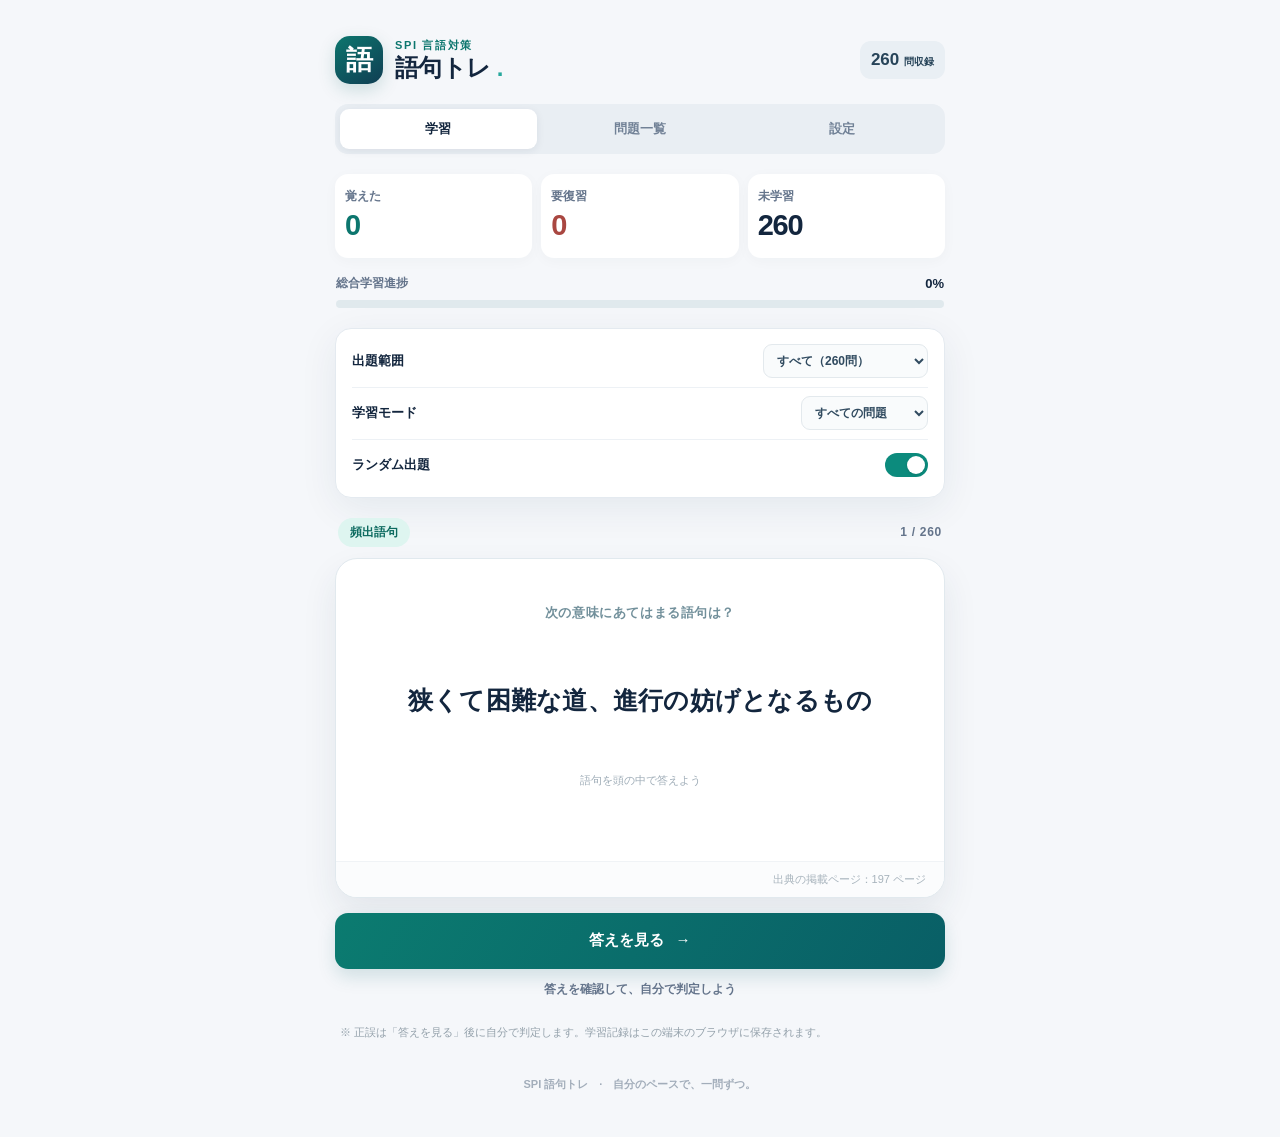
==== index.html @ a0fe4f46 "Add files via upload" ====
<!doctype html>
<html lang="ja">
<head>
  <meta charset="utf-8">
  <meta name="viewport" content="width=device-width,initial-scale=1,viewport-fit=cover">
  <meta name="theme-color" content="#102742">
  <meta name="description" content="SPI言語対策の頻出語句210問と複数の意味50問を、1問1答で学べる無料の学習アプリ。">
  <meta name="apple-mobile-web-app-capable" content="yes">
  <meta name="apple-mobile-web-app-status-bar-style" content="default">
  <meta name="apple-mobile-web-app-title" content="SPI語句トレ">
  <style>
:root{--ink:#13263e;--muted:#64748b;--primary:#0c766e;--primary-dark:#095e57;--light:#eef8f6;--border:#e4eaf0;--bg:#f5f7fa;--danger:#a94741;--card:#fff;--shadow:0 10px 38px rgba(20,49,75,.075)}
*{box-sizing:border-box}html{scroll-behavior:smooth}body{margin:0;background:var(--bg);font-family:-apple-system,BlinkMacSystemFont,"Hiragino Kaku Gothic ProN","Yu Gothic",Meiryo,sans-serif;color:var(--ink);-webkit-font-smoothing:antialiased}button,input,select{font:inherit}button{cursor:pointer}button:focus-visible,input:focus-visible,select:focus-visible{outline:3px solid #48b8aa;outline-offset:3px}button:disabled{cursor:not-allowed;opacity:.5}button:active{transform:translateY(1px)}[hidden]{display:none!important}.app{max-width:660px;padding:0 20px;margin:0 auto;padding-bottom:calc(45px + env(safe-area-inset-bottom))}.site-head{display:flex;align-items:center;gap:12px;padding:26px 0 20px}.brand-logo{width:48px;height:48px;border-radius:15px;background:linear-gradient(145deg,#0c766e,#103e53);color:#fff;display:grid;place-items:center;font-size:27px;font-weight:800;box-shadow:0 6px 17px rgba(7,92,87,.17)}.brand-body{flex:1;min-width:0}.eyebrow{display:block;color:var(--primary);font-size:11px;letter-spacing:.15em;font-weight:800}.brand-body h1{font-size:24px;letter-spacing:-.025em;margin:1px 0 0;line-height:1.15}.title-dot{color:#27a89d}.head-count{font-size:17px;font-weight:900;font-variant-numeric:tabular-nums;color:#274459;background:#e9eff4;border-radius:11px;padding:9px 11px}.head-count small{font-size:10px;font-weight:700}.top-nav{display:flex;gap:5px;background:#e9eef3;border-radius:13px;padding:5px;margin-bottom:20px}.nav-button{flex:1;padding:11px 5px;border:0;border-radius:9px;background:transparent;font-size:13px;color:#718196;font-weight:800;white-space:nowrap}.nav-button.selected{background:#fff;color:var(--ink);box-shadow:0 2px 8px rgba(22,43,66,.08)}.stats-grid{display:grid;grid-template-columns:repeat(3,1fr);gap:9px}.stat{background:#fff;border-radius:13px;padding:14px 10px 12px;box-shadow:0 3px 14px rgba(20,49,75,.03)}.stat span{display:block;color:var(--muted);font-size:12px;font-weight:700}.stat strong{font-size:29px;line-height:1.4;font-weight:850;font-variant-numeric:tabular-nums;letter-spacing:-.04em}.stat:nth-child(1) strong{color:var(--primary)}.stat:nth-child(2) strong{color:var(--danger)}.progress-box{margin:17px 1px 20px}.progress-label{display:flex;justify-content:space-between;align-items:center;font-size:12px;color:var(--muted);font-weight:700;margin-bottom:8px}.progress-label b{font-size:13px;color:var(--ink)}.progress-track{height:8px;border-radius:99px;background:#e0e9ed;overflow:hidden}.progress-fill{height:100%;width:0%;background:linear-gradient(90deg,#138778,#40bdae);border-radius:inherit;transition:width .25s ease}.control-panel{background:#fff;border:1px solid var(--border);border-radius:16px;padding:6px 16px;margin:15px 0 20px;box-shadow:var(--shadow)}.control-row,.switch-row{display:flex;align-items:center;justify-content:space-between;gap:12px;min-height:52px}.control-row+.control-row,.switch-row{border-top:1px solid #edf1f5}.control-row label,.switch-row>span:first-child{font-size:13px;font-weight:750;white-space:nowrap}.control-row select{min-width:0;max-width:65%;border:1px solid #e3e9ed;border-radius:9px;background:#f9fbfc;color:#314b60;padding:8px 24px 8px 9px;font-size:12px;font-weight:600}.switch-row{position:relative;cursor:pointer}.switch-row input{position:absolute;opacity:0;width:1px;height:1px;right:30px}.switch-ui{height:24px;width:43px;border-radius:999px;background:#b7c5cf;position:relative;transition:background .2s}.switch-ui::after{content:"";width:18px;height:18px;position:absolute;top:3px;left:3px;border-radius:50%;background:#fff;box-shadow:0 1px 3px #0002;transition:transform .2s}.switch-row input:checked+.switch-ui{background:#0c8b7d}.switch-row input:checked+.switch-ui::after{transform:translateX(19px)}.switch-row input:focus-visible+.switch-ui{outline:3px solid #48b8aa;outline-offset:3px}.card-topline{display:flex;align-items:center;justify-content:space-between;margin:0 3px 11px}.quiz-chip{font-size:12px;font-weight:800;background:#def5f0;color:#0d6b60;padding:6px 12px;border-radius:99px}.quiz-chip.multiple{background:#e8e9ff;color:#4547a4}.quiz-progress{font-size:12px;letter-spacing:.06em;color:var(--muted);font-weight:750;font-variant-numeric:tabular-nums}.question-card{border-radius:22px;background:#fff;border:1px solid #e1e9ee;box-shadow:0 16px 35px rgba(31,58,77,.085);min-height:305px;display:flex;flex-direction:column;justify-content:space-between;overflow:hidden}.card-inner{padding:34px 27px 25px}.question-label{color:#72909b;text-align:center;font-size:13px;font-weight:800;letter-spacing:.045em}.question-text{text-align:center;font-size:clamp(19px,5.3vw,25px);font-weight:800;line-height:1.65;letter-spacing:.01em;min-height:112px;margin:23px 0 9px;display:flex;align-items:center;justify-content:center;overflow-wrap:anywhere}.prompt-hint{text-align:center;color:#9dabb6;font-size:11px;margin-top:16px}.page-note{text-align:right;font-size:11px;color:#a7b3bc;background:#fbfcfd;padding:10px 18px;border-top:1px solid #f0f3f6}.answer-section{animation:slidein .22s ease}.answer-divider{height:1px;background:repeating-linear-gradient(90deg,#d5e0e7 0 6px,transparent 6px 13px);margin:28px 0 22px}.answer-eyebrow{display:block;font-size:11px;text-align:center;font-weight:850;letter-spacing:.11em;color:#0f8173}.answer-word{text-align:center;font-size:clamp(26px,7vw,34px);font-weight:900;line-height:1.55;color:#096e66;margin:8px 0}.answer-extra{color:#5c7584;font-size:13px;line-height:1.75;text-align:center;margin:9px 0 7px}.card-actions{margin-top:15px}.primary-btn,.secondary-btn,.success-btn{border:0;border-radius:13px;padding:17px 17px;font-weight:850;font-size:15px;min-height:56px}.primary-btn{width:100%;background:linear-gradient(120deg,#0b7b70,#095f66);color:#fff;box-shadow:0 8px 18px rgba(7,96,100,.15)}.primary-btn span{margin-left:7px}.grade-actions{display:grid;grid-template-columns:1fr 1fr;gap:10px}.secondary-btn{color:#8b4a44;background:#fff0ee;border:1px solid #f0ccc7}.success-btn{color:#fff;background:#128a7c}.session-status{text-align:center;min-height:26px;margin-top:12px;font-size:12px;font-weight:700;color:var(--muted)}.footer-note{font-size:11px;line-height:1.8;color:#93a0aa;margin:16px 5px}.empty-card{background:#fff;padding:30px 24px;border-radius:19px;text-align:center;box-shadow:var(--shadow)}.empty-icon{font-size:32px;color:#1c9d8e}.empty-card h2{font-size:19px;margin:11px 0}.empty-card p{font-size:13px;color:var(--muted);line-height:1.7;margin-bottom:22px}.section-heading h2{font-size:23px;letter-spacing:-.04em;margin:9px 0 5px}.section-heading p{font-size:13px;color:var(--muted);line-height:1.6;margin:0 0 19px}.search-wrap{height:48px;display:flex;align-items:center;gap:9px;border:1px solid var(--border);border-radius:13px;background:#fff;padding:0 14px}.search-wrap span{font-size:28px;color:#8da0ad}.search-wrap input{width:100%;border:0;background:transparent;outline:0!important;font-size:15px;color:var(--ink)}.list-filter{display:flex;flex-wrap:wrap;gap:7px;margin:15px 0}.pill{border:1px solid #dbe4eb;border-radius:99px;background:#fff;color:#6a7a88;padding:8px 12px;font-size:12px;font-weight:750}.pill.active{border-color:#0d8176;background:#e2f6f0;color:#08746a}.list-count{font-size:12px;font-weight:700;color:#7a8b9b;margin-bottom:11px}.question-list{display:flex;flex-direction:column;gap:8px}.list-item{width:100%;background:#fff;border:1px solid #e5ebf0;border-radius:13px;padding:14px 14px;display:flex;text-align:left;align-items:center;gap:11px}.list-item-main{min-width:0;flex:1}.list-item-title{font-weight:800;font-size:14px;margin-bottom:4px;overflow-wrap:anywhere}.list-item-sub{font-size:11px;color:#748898;line-height:1.6;overflow-wrap:anywhere}.list-item-status{font-size:10px;font-weight:900;padding:5px 7px;border-radius:7px;white-space:nowrap;background:#eef1f5;color:#8b98a7}.list-item-status.good{color:#117b6d;background:#e4f7f1}.list-item-status.wrong{color:#a54b42;background:#ffebe9}.guide-card{background:#fff;border-radius:14px;padding:19px 20px;margin-bottom:13px;border:1px solid var(--border)}.guide-card h3{font-size:16px;margin:0 0 10px}.guide-card p,.guide-card li{font-size:13px;color:#52677a;line-height:1.9}.guide-card p{margin:8px 0}.guide-card ol{margin:0;padding-left:23px}.guide-card .subtle{font-size:11px;color:#8a9ba8}.outline-danger{background:#fff;border:1px solid #ce857e;border-radius:9px;color:#a44640;padding:11px 13px;font-size:12px;font-weight:850}.site-footer{margin-top:35px;text-align:center;color:#a2adba;font-weight:700;font-size:11px}.site-footer span{margin:0 8px}.list-empty{font-size:13px;color:var(--muted);text-align:center;padding:35px 10px;border-radius:12px;background:#fff}@keyframes slidein{from{opacity:0;transform:translateY(7px)}to{opacity:1;transform:translateY(0)}}@media(min-width:630px){.app{padding-left:25px;padding-right:25px}.site-head{padding-top:36px}.question-card{min-height:340px}.card-inner{padding:45px 36px 35px}}@media(max-width:360px){.app{padding-left:13px;padding-right:13px}.control-panel{padding-left:12px;padding-right:12px}.card-inner{padding:29px 19px 22px}.control-row select{max-width:63%;font-size:11px}.stat strong{font-size:26px}}@media(prefers-reduced-motion:reduce){*,*::before,*::after{animation:none!important;transition:none!important}}

  </style>
  <title>SPI 語句トレ | 1問1答 260問</title>
</head>
<body>
  <div class="app">
    <header class="site-head">
      <div class="brand-logo" aria-hidden="true">語</div>
      <div class="brand-body"><span class="eyebrow">SPI 言語対策</span><h1>語句トレ <span class="title-dot">.</span></h1></div>
      <span class="head-count">260 <small>問収録</small></span>
    </header>

    <nav class="top-nav" aria-label="画面切り替え">
      <button class="nav-button selected" data-view="study" type="button" aria-current="page">学習</button>
      <button class="nav-button" data-view="list" type="button">問題一覧</button>
      <button class="nav-button" data-view="settings" type="button">設定</button>
    </nav>

    <main>
      <section class="panel-view" id="studyView">
        <div class="stats-grid" aria-label="学習状況">
          <div class="stat"><span>覚えた</span><strong id="goodCount">0</strong></div>
          <div class="stat"><span>要復習</span><strong id="badCount">0</strong></div>
          <div class="stat"><span>未学習</span><strong id="newCount">260</strong></div>
        </div>
        <div class="progress-box"><div class="progress-label"><span>総合学習進捗</span><b id="progressPercent">0%</b></div><div class="progress-track"><div id="progressFill" class="progress-fill"></div></div></div>

        <section class="control-panel" aria-label="出題設定">
          <div class="control-row"><label for="categorySelect">出題範囲</label><select id="categorySelect">
            <option value="all">すべて（260問）</option><option value="vocab">頻出語句（210問）</option><option value="multiple">複数の意味（50問）</option>
          </select></div>
          <div class="control-row"><label for="scopeSelect">学習モード</label><select id="scopeSelect">
            <option value="all">すべての問題</option><option value="new">未学習だけ</option><option value="wrong">要復習だけ</option>
          </select></div>
          <label class="switch-row"><span>ランダム出題</span><input id="shuffleToggle" type="checkbox" checked role="switch"><span class="switch-ui" aria-hidden="true"></span></label>
        </section>

        <section class="study-area" aria-label="出題カード" id="studyArea">
          <div class="card-topline"><span class="quiz-chip" id="quizKind">頻出語句</span><span class="quiz-progress" id="quizPosition">1 / 260</span></div>
          <div class="question-card" id="questionCard">
            <div class="card-inner" id="cardInner">
              <div class="question-label" id="questionLabel">次の意味にあてはまる語句は？</div>
              <div class="question-text" id="questionText"></div>
              <div class="prompt-hint" id="hintText">頭の中で答えを考えてみよう</div>
              <div id="answerSection" class="answer-section" hidden>
                <div class="answer-divider"></div>
                <span class="answer-eyebrow" id="answerEyebrow">正解</span>
                <div class="answer-word" id="answerWord"></div>
                <p class="answer-extra" id="answerExtra"></p>
              </div>
            </div>
            <div class="page-note" id="pageNote"></div>
          </div>
          <div id="cardActions" class="card-actions">
            <button class="primary-btn" id="revealBtn" type="button">答えを見る <span aria-hidden="true">→</span></button>
            <div class="grade-actions" id="gradeActions" hidden>
              <button class="secondary-btn" id="againBtn" type="button"><span aria-hidden="true">↺</span> もう一度</button>
              <button class="success-btn" id="correctBtn" type="button"><span aria-hidden="true">✓</span> 覚えた！</button>
            </div>
          </div>
          <div class="session-status" id="sessionStatus" aria-live="polite"></div>
        </section>
        <section class="empty-card" id="emptyCard" hidden>
          <div class="empty-icon">✦</div><h2 id="emptyTitle">この範囲は終了！</h2><p id="emptyMessage">出題する問題がありません。</p>
          <button class="primary-btn" id="restartBtn" type="button">最初からもう一周</button>
        </section>
        <p class="footer-note">※ 正誤は「答えを見る」後に自分で判定します。学習記録はこの端末のブラウザに保存されます。</p>
      </section>

      <section class="panel-view" id="listView" hidden>
        <div class="section-heading"><h2>問題一覧</h2><p>単語・意味で検索。問題をタップすると、その問題から学習できます。</p></div>
        <label class="search-wrap"><span aria-hidden="true">⌕</span><input type="search" id="searchInput" placeholder="例：蹂躙、間に合わせる、味" autocomplete="off"></label>
        <div class="list-filter" role="group" aria-label="問題の種類">
          <button data-listfilter="all" class="pill active" type="button">全部</button>
          <button data-listfilter="vocab" class="pill" type="button">頻出語句</button>
          <button data-listfilter="multiple" class="pill" type="button">複数の意味</button>
          <button data-listfilter="wrong" class="pill" type="button">要復習</button>
        </div>
        <div class="list-count" id="listCount"></div>
        <div class="question-list" id="questionList"></div>
      </section>

      <section class="panel-view" id="settingsView" hidden>
        <div class="section-heading"><h2>設定・使い方</h2><p>1問1答でコツコツ覚えよう。</p></div>
        <div class="guide-card"><h3>使い方</h3><ol><li>問題の意味や語句を見て、答えを考える</li><li>「答えを見る」で解答を確認</li><li>正しく答えられたら「覚えた！」、迷ったら「もう一度」</li><li>学習モードを「要復習だけ」にして繰り返す</li></ol></div>
        <div class="guide-card"><h3>iPhoneのホーム画面に追加</h3><p>アプリをGitHub Pagesなどで公開し、SafariでそのURLを開きます。共有ボタン →「ホーム画面に追加」を選ぶと、アプリのように起動できます。</p><p class="subtle">公開せずHTMLファイルを開いて使うこともできますが、ホーム画面追加・オフライン保存は公開URLからの利用を推奨します。</p></div>
        <div class="guide-card"><h3>収録データ</h3><p>写真の192〜197ページの頻出語句210問、206〜207ページの複数の意味50問を収録。設問文は学習用に一部整理しています。</p></div>
        <div class="guide-card dangerous"><h3>学習記録のリセット</h3><p>「覚えた」「要復習」などの全記録を削除します。問題データは残ります。</p><button id="resetBtn" type="button" class="outline-danger">学習記録を削除</button></div>
      </section>
    </main>
    <footer class="site-footer">SPI 語句トレ <span>·</span> 自分のペースで、一問ずつ。</footer>
  </div>
  <script>
/* 写真の192〜197・206〜207ページをもとに作成した問題データ */
window.SPI_QUESTIONS = [
{
"id": "v001",
"kind": "vocab",
"page": 192,
"word": "照準",
"meaning": "ねらいを定めること"
},
{
"id": "v002",
"kind": "vocab",
"page": 192,
"word": "蹂躙",
"meaning": "踏みにじったり侵害したりすること"
},
{
"id": "v003",
"kind": "vocab",
"page": 192,
"word": "苦笑",
"meaning": "怒りや不快感を持ちながら、しかたなく笑うこと"
},
{
"id": "v004",
"kind": "vocab",
"page": 192,
"word": "悠長",
"meaning": "急を要するのに、急ごうとしない様子"
},
{
"id": "v005",
"kind": "vocab",
"page": 192,
"word": "強記",
"meaning": "記憶力が優れていること"
},
{
"id": "v006",
"kind": "vocab",
"page": 192,
"word": "領袖",
"meaning": "ある集団を率いる人物"
},
{
"id": "v007",
"kind": "vocab",
"page": 192,
"word": "垂涎",
"meaning": "ある物をしきりに欲しがること"
},
{
"id": "v008",
"kind": "vocab",
"page": 192,
"word": "刮目",
"meaning": "目をこすってよく見ること"
},
{
"id": "v009",
"kind": "vocab",
"page": 192,
"word": "催事",
"meaning": "特別に行われる催し"
},
{
"id": "v010",
"kind": "vocab",
"page": 192,
"word": "気鋭",
"meaning": "意気込みが鋭いこと"
},
{
"id": "v011",
"kind": "vocab",
"page": 192,
"word": "流布",
"meaning": "世に広まること、広く知れ渡ること"
},
{
"id": "v012",
"kind": "vocab",
"page": 192,
"word": "驚嘆",
"meaning": "ひどく感心すること"
},
{
"id": "v013",
"kind": "vocab",
"page": 192,
"word": "心服",
"meaning": "心から尊敬して従うこと"
},
{
"id": "v014",
"kind": "vocab",
"page": 192,
"word": "敷衍",
"meaning": "言葉を加えて分かりやすく説明すること"
},
{
"id": "v015",
"kind": "vocab",
"page": 192,
"word": "進取",
"meaning": "自ら進んで新しいことをすること"
},
{
"id": "v016",
"kind": "vocab",
"page": 192,
"word": "卓見",
"meaning": "優れた意見"
},
{
"id": "v017",
"kind": "vocab",
"page": 192,
"word": "参画",
"meaning": "計画段階から参加すること"
},
{
"id": "v018",
"kind": "vocab",
"page": 192,
"word": "克明",
"meaning": "細かいところまで念を入れて手落ちのないこと"
},
{
"id": "v019",
"kind": "vocab",
"page": 192,
"word": "鎬",
"meaning": "「鎬を削る」で「激しく争う」"
},
{
"id": "v020",
"kind": "vocab",
"page": 192,
"word": "鳩首",
"meaning": "人々が集まって額を寄せ合い相談すること"
},
{
"id": "v021",
"kind": "vocab",
"page": 192,
"word": "木鐸",
"meaning": "世の人を教え導く人、指導者"
},
{
"id": "v022",
"kind": "vocab",
"page": 192,
"word": "陥穽",
"meaning": "人をおとしいれるはかりごと、落とし穴"
},
{
"id": "v023",
"kind": "vocab",
"page": 192,
"word": "義憤",
"meaning": "不正なことにいきどおること"
},
{
"id": "v024",
"kind": "vocab",
"page": 192,
"word": "謳歌",
"meaning": "恵まれた境遇を大いに楽しみ、表現すること"
},
{
"id": "v025",
"kind": "vocab",
"page": 192,
"word": "粉飾",
"meaning": "立派に見せようとしてうわべを飾ること"
},
{
"id": "v026",
"kind": "vocab",
"page": 192,
"word": "因習",
"meaning": "古くから伝えられている風習"
},
{
"id": "v027",
"kind": "vocab",
"page": 192,
"word": "大度",
"meaning": "度量が大きいこと"
},
{
"id": "v028",
"kind": "vocab",
"page": 192,
"word": "言下",
"meaning": "言い終わるか終わらない時、即座"
},
{
"id": "v029",
"kind": "vocab",
"page": 192,
"word": "居丈高",
"meaning": "人を威圧するような態度"
},
{
"id": "v030",
"kind": "vocab",
"page": 192,
"word": "踏襲",
"meaning": "それまでのやり方をそのまま引き継ぐこと"
},
{
"id": "v031",
"kind": "vocab",
"page": 193,
"word": "梗概",
"meaning": "あらすじ"
},
{
"id": "v032",
"kind": "vocab",
"page": 193,
"word": "瞠目",
"meaning": "驚いたり感心したりして目を見張ること"
},
{
"id": "v033",
"kind": "vocab",
"page": 193,
"word": "保身",
"meaning": "自分の地位や名声などの安全をはかること"
},
{
"id": "v034",
"kind": "vocab",
"page": 193,
"word": "跳梁",
"meaning": "勝手にはねまわること、悪事がのさばること"
},
{
"id": "v035",
"kind": "vocab",
"page": 193,
"word": "履行",
"meaning": "約束されたことなどを実際に行うこと"
},
{
"id": "v036",
"kind": "vocab",
"page": 193,
"word": "安閑",
"meaning": "安らかで静かなさま"
},
{
"id": "v037",
"kind": "vocab",
"page": 193,
"word": "私淑",
"meaning": "ひそかに尊敬し、師と仰ぐこと"
},
{
"id": "v038",
"kind": "vocab",
"page": 193,
"word": "高尚",
"meaning": "学問・言行などの程度が高く上品なこと"
},
{
"id": "v039",
"kind": "vocab",
"page": 193,
"word": "鼓舞",
"meaning": "励まして奮い立たせること"
},
{
"id": "v040",
"kind": "vocab",
"page": 193,
"word": "即妙",
"meaning": "気が利いていること"
},
{
"id": "v041",
"kind": "vocab",
"page": 193,
"word": "崇高",
"meaning": "気高く尊いさま"
},
{
"id": "v042",
"kind": "vocab",
"page": 193,
"word": "出仕",
"meaning": "役所などに勤めること、官職につくこと"
},
{
"id": "v043",
"kind": "vocab",
"page": 193,
"word": "射幸",
"meaning": "偶然の利益や成功を当てにすること"
},
{
"id": "v044",
"kind": "vocab",
"page": 193,
"word": "蔓延",
"meaning": "好ましくないことが広がること"
},
{
"id": "v045",
"kind": "vocab",
"page": 193,
"word": "落成",
"meaning": "工事が完了して建築物などができあがること"
},
{
"id": "v046",
"kind": "vocab",
"page": 193,
"word": "言外",
"meaning": "直接は言葉に出さない部分"
},
{
"id": "v047",
"kind": "vocab",
"page": 193,
"word": "膠着",
"meaning": "ある状態に固定して進展しないこと"
},
{
"id": "v048",
"kind": "vocab",
"page": 193,
"word": "言質",
"meaning": "後で証拠となる言葉"
},
{
"id": "v049",
"kind": "vocab",
"page": 193,
"word": "博覧",
"meaning": "広く一般の人が見ること"
},
{
"id": "v050",
"kind": "vocab",
"page": 193,
"word": "画策",
"meaning": "考えて実行すること、計画すること"
},
{
"id": "v051",
"kind": "vocab",
"page": 193,
"word": "慇懃",
"meaning": "礼儀正しいこと"
},
{
"id": "v052",
"kind": "vocab",
"page": 193,
"word": "果断",
"meaning": "ためらわずに思い切って行うさま"
},
{
"id": "v053",
"kind": "vocab",
"page": 193,
"word": "慧眼",
"meaning": "物事の本質を見抜く、優れた眼力"
},
{
"id": "v054",
"kind": "vocab",
"page": 193,
"word": "省察",
"meaning": "自身を反省して考えること"
},
{
"id": "v055",
"kind": "vocab",
"page": 193,
"word": "嘆息",
"meaning": "なげいて、ため息をつくこと"
},
{
"id": "v056",
"kind": "vocab",
"page": 193,
"word": "意匠",
"meaning": "工夫をめぐらすこと、デザイン上の工夫"
},
{
"id": "v057",
"kind": "vocab",
"page": 193,
"word": "迎合",
"meaning": "相手に調子を合わせること、こびを売ること"
},
{
"id": "v058",
"kind": "vocab",
"page": 193,
"word": "具備",
"meaning": "十分に備えていること"
},
{
"id": "v059",
"kind": "vocab",
"page": 193,
"word": "銘記",
"meaning": "心に刻み込むこと"
},
{
"id": "v060",
"kind": "vocab",
"page": 193,
"word": "断腸",
"meaning": "非常につらいこと"
},
{
"id": "v061",
"kind": "vocab",
"page": 193,
"word": "仮託",
"meaning": "他の物事を借りて言い表すこと、かこつけること"
},
{
"id": "v062",
"kind": "vocab",
"page": 193,
"word": "雄飛",
"meaning": "勢い盛んに活動すること"
},
{
"id": "v063",
"kind": "vocab",
"page": 193,
"word": "晦日",
"meaning": "月の最後の日"
},
{
"id": "v064",
"kind": "vocab",
"page": 193,
"word": "斟酌",
"meaning": "相手の事情や心情などをくみとること"
},
{
"id": "v065",
"kind": "vocab",
"page": 193,
"word": "忖度",
"meaning": "相手の心中をおしはかること"
},
{
"id": "v066",
"kind": "vocab",
"page": 193,
"word": "不埒",
"meaning": "道理にはずれていて、けしからぬこと"
},
{
"id": "v067",
"kind": "vocab",
"page": 194,
"word": "祈念",
"meaning": "心から願うこと、強く希望すること"
},
{
"id": "v068",
"kind": "vocab",
"page": 194,
"word": "拮抗",
"meaning": "力がほぼ等しくて優劣のないこと"
},
{
"id": "v069",
"kind": "vocab",
"page": 194,
"word": "先達",
"meaning": "先にその分野に進んで他を導く人"
},
{
"id": "v070",
"kind": "vocab",
"page": 194,
"word": "督励",
"meaning": "監督し励ますこと、指図して元気づけること"
},
{
"id": "v071",
"kind": "vocab",
"page": 194,
"word": "超然",
"meaning": "俗事にこだわらず、ゆうゆうとしているさま"
},
{
"id": "v072",
"kind": "vocab",
"page": 194,
"word": "杜撰",
"meaning": "いい加減、手抜き、おざなり"
},
{
"id": "v073",
"kind": "vocab",
"page": 194,
"word": "円熟",
"meaning": "十分に熟達して豊かな内容をもつこと"
},
{
"id": "v074",
"kind": "vocab",
"page": 194,
"word": "老成",
"meaning": "経験を積んで、円熟すること"
},
{
"id": "v075",
"kind": "vocab",
"page": 194,
"word": "詭弁",
"meaning": "道理に合わない弁論"
},
{
"id": "v076",
"kind": "vocab",
"page": 194,
"word": "至言",
"meaning": "的を射た言葉、本質を突いた言葉"
},
{
"id": "v077",
"kind": "vocab",
"page": 194,
"word": "適宜",
"meaning": "その場の状況に合っていること"
},
{
"id": "v078",
"kind": "vocab",
"page": 194,
"word": "僭越",
"meaning": "さしでがましいこと、出過ぎたこと"
},
{
"id": "v079",
"kind": "vocab",
"page": 194,
"word": "裁量",
"meaning": "自分の考えで判断、処理すること"
},
{
"id": "v080",
"kind": "vocab",
"page": 194,
"word": "気概",
"meaning": "困難に負けない強い気性・意志"
},
{
"id": "v081",
"kind": "vocab",
"page": 194,
"word": "笑殺",
"meaning": "問題にしないこと、一笑に付すこと"
},
{
"id": "v082",
"kind": "vocab",
"page": 194,
"word": "希有",
"meaning": "めったにないこと"
},
{
"id": "v083",
"kind": "vocab",
"page": 194,
"word": "陶冶",
"meaning": "性質や能力を円満に鍛え育てること"
},
{
"id": "v084",
"kind": "vocab",
"page": 194,
"word": "逡巡",
"meaning": "決断できずにぐずぐずすること"
},
{
"id": "v085",
"kind": "vocab",
"page": 194,
"word": "証左",
"meaning": "証拠、あかし"
},
{
"id": "v086",
"kind": "vocab",
"page": 194,
"word": "気丈",
"meaning": "気持ちがしっかりしていること"
},
{
"id": "v087",
"kind": "vocab",
"page": 194,
"word": "早晩",
"meaning": "いずれ、遅かれ早かれ、近い将来"
},
{
"id": "v088",
"kind": "vocab",
"page": 194,
"word": "幇間",
"meaning": "太鼓持ち。客の機嫌をとって場を盛り上げる職業"
},
{
"id": "v089",
"kind": "vocab",
"page": 194,
"word": "精通",
"meaning": "すみずみまで詳しく知っていること"
},
{
"id": "v090",
"kind": "vocab",
"page": 194,
"word": "姑息",
"meaning": "その場しのぎで間に合わせること"
},
{
"id": "v091",
"kind": "vocab",
"page": 194,
"word": "営々",
"meaning": "こつこつと励むさま、せっせと働く様子"
},
{
"id": "v092",
"kind": "vocab",
"page": 194,
"word": "恬淡",
"meaning": "欲がなくあっさりしているさま"
},
{
"id": "v093",
"kind": "vocab",
"page": 194,
"word": "閑達",
"meaning": "度量が広く小事にこだわらないさま"
},
{
"id": "v094",
"kind": "vocab",
"page": 194,
"word": "馴致",
"meaning": "なれさせること、なじませること"
},
{
"id": "v095",
"kind": "vocab",
"page": 194,
"word": "卓越",
"meaning": "他よりはるかに優れていること"
},
{
"id": "v096",
"kind": "vocab",
"page": 194,
"word": "涵養",
"meaning": "水がしみこむように徐々に教え養うこと"
},
{
"id": "v097",
"kind": "vocab",
"page": 194,
"word": "伝播",
"meaning": "伝わり広がっていくこと"
},
{
"id": "v098",
"kind": "vocab",
"page": 194,
"word": "煌煌",
"meaning": "光り輝くさま"
},
{
"id": "v099",
"kind": "vocab",
"page": 194,
"word": "秘匿",
"meaning": "秘密にして隠しておくこと"
},
{
"id": "v100",
"kind": "vocab",
"page": 194,
"word": "奢侈",
"meaning": "過度のぜいたく、身分不相応なぜいたく"
},
{
"id": "v101",
"kind": "vocab",
"page": 194,
"word": "杞憂",
"meaning": "無用の心配、取り越し苦労"
},
{
"id": "v102",
"kind": "vocab",
"page": 194,
"word": "法外",
"meaning": "並外れていて普通の程度をこえていること"
},
{
"id": "v103",
"kind": "vocab",
"page": 195,
"word": "滔滔",
"meaning": "次から次へとよどみなく話すさま"
},
{
"id": "v104",
"kind": "vocab",
"page": 195,
"word": "蜿蜒",
"meaning": "うねうねと長く続くさま"
},
{
"id": "v105",
"kind": "vocab",
"page": 195,
"word": "疎通",
"meaning": "意思や考えが支障なく相手に通じること"
},
{
"id": "v106",
"kind": "vocab",
"page": 195,
"word": "直言",
"meaning": "自分の考え、信念を遠慮せず言うこと"
},
{
"id": "v107",
"kind": "vocab",
"page": 195,
"word": "進言",
"meaning": "上位の者に意見を申し述べること"
},
{
"id": "v108",
"kind": "vocab",
"page": 195,
"word": "咀嚼",
"meaning": "内容をよく考えて十分に理解し味わうこと"
},
{
"id": "v109",
"kind": "vocab",
"page": 195,
"word": "歴然",
"meaning": "はっきりとして明白なさま"
},
{
"id": "v110",
"kind": "vocab",
"page": 195,
"word": "恭順",
"meaning": "つつしんで命令などに従うこと"
},
{
"id": "v111",
"kind": "vocab",
"page": 195,
"word": "大綱",
"meaning": "事柄の根本、おおもと。大づかみの内容"
},
{
"id": "v112",
"kind": "vocab",
"page": 195,
"word": "蹉跌",
"meaning": "物事がうまくいかず、しくじること、失敗"
},
{
"id": "v113",
"kind": "vocab",
"page": 195,
"word": "逓減",
"meaning": "だんだん少なくなること"
},
{
"id": "v114",
"kind": "vocab",
"page": 195,
"word": "閨秀",
"meaning": "学問や芸術などに優れた女性"
},
{
"id": "v115",
"kind": "vocab",
"page": 195,
"word": "意表",
"meaning": "まったく考えてもいないこと"
},
{
"id": "v116",
"kind": "vocab",
"page": 195,
"word": "軋轢",
"meaning": "仲が悪くなること"
},
{
"id": "v117",
"kind": "vocab",
"page": 195,
"word": "労",
"meaning": "苦労・努力・骨折り"
},
{
"id": "v118",
"kind": "vocab",
"page": 195,
"word": "典拠",
"meaning": "よりどころとなる文献、引用した資料"
},
{
"id": "v119",
"kind": "vocab",
"page": 195,
"word": "枢軸",
"meaning": "物事の中心となる重要な部分"
},
{
"id": "v120",
"kind": "vocab",
"page": 195,
"word": "泰斗",
"meaning": "その道で最も権威のある人"
},
{
"id": "v121",
"kind": "vocab",
"page": 195,
"word": "比肩",
"meaning": "同等のものとして並ぶこと、伍すること"
},
{
"id": "v122",
"kind": "vocab",
"page": 195,
"word": "傾注",
"meaning": "集中して取り組むこと"
},
{
"id": "v123",
"kind": "vocab",
"page": 195,
"word": "懸案",
"meaning": "問題となっていながら解決がつかない事柄"
},
{
"id": "v124",
"kind": "vocab",
"page": 195,
"word": "宥和",
"meaning": "対立する相手をゆるし、仲よくすること"
},
{
"id": "v125",
"kind": "vocab",
"page": 195,
"word": "遁走",
"meaning": "逃げ出すこと"
},
{
"id": "v126",
"kind": "vocab",
"page": 195,
"word": "虚心",
"meaning": "先入観を持たない、すなおな態度"
},
{
"id": "v127",
"kind": "vocab",
"page": 195,
"word": "中原",
"meaning": "天下の中央、中心の地"
},
{
"id": "v128",
"kind": "vocab",
"page": 195,
"word": "演繹",
"meaning": "一般論から、個別のものを推論・説明すること"
},
{
"id": "v129",
"kind": "vocab",
"page": 195,
"word": "知遇",
"meaning": "力を認められて厚く待遇されること"
},
{
"id": "v130",
"kind": "vocab",
"page": 195,
"word": "失笑",
"meaning": "思わず笑ってしまうこと"
},
{
"id": "v131",
"kind": "vocab",
"page": 195,
"word": "斯界",
"meaning": "この分野、この専門の方面"
},
{
"id": "v132",
"kind": "vocab",
"page": 195,
"word": "耽読",
"meaning": "夢中になって読むこと、読みふけること"
},
{
"id": "v133",
"kind": "vocab",
"page": 195,
"word": "着着",
"meaning": "物事が予定通り順調に進むさま"
},
{
"id": "v134",
"kind": "vocab",
"page": 195,
"word": "諸般",
"meaning": "さまざま、いろいろ"
},
{
"id": "v135",
"kind": "vocab",
"page": 195,
"word": "這般",
"meaning": "これら、この辺、このたび"
},
{
"id": "v136",
"kind": "vocab",
"page": 195,
"word": "佳境",
"meaning": "物事の面白くなったところ、興味深い場面"
},
{
"id": "v137",
"kind": "vocab",
"page": 195,
"word": "気脈",
"meaning": "連絡、気持ちのつながり"
},
{
"id": "v138",
"kind": "vocab",
"page": 195,
"word": "隠匿",
"meaning": "人に見つからないように隠すこと"
},
{
"id": "v139",
"kind": "vocab",
"page": 196,
"word": "増長",
"meaning": "だんだんいい気になってつけ上がること"
},
{
"id": "v140",
"kind": "vocab",
"page": 196,
"word": "咽喉",
"meaning": "のど。転じて、重要な通路"
},
{
"id": "v141",
"kind": "vocab",
"page": 196,
"word": "回顧",
"meaning": "過去を振り返ってみること"
},
{
"id": "v142",
"kind": "vocab",
"page": 196,
"word": "看過",
"meaning": "見逃すこと、見過ごすこと"
},
{
"id": "v143",
"kind": "vocab",
"page": 196,
"word": "看破",
"meaning": "真相などを見破ること、見抜くこと"
},
{
"id": "v144",
"kind": "vocab",
"page": 196,
"word": "打診",
"meaning": "相手の反応を見るために事前に伝えること"
},
{
"id": "v145",
"kind": "vocab",
"page": 196,
"word": "標榜",
"meaning": "主義・主張などを公然と表すこと"
},
{
"id": "v146",
"kind": "vocab",
"page": 196,
"word": "排斥",
"meaning": "好ましくないとして拒み退けること"
},
{
"id": "v147",
"kind": "vocab",
"page": 196,
"word": "峻別",
"meaning": "厳しく区別すること"
},
{
"id": "v148",
"kind": "vocab",
"page": 196,
"word": "吹聴",
"meaning": "言いふらすこと、言い広めること"
},
{
"id": "v149",
"kind": "vocab",
"page": 196,
"word": "寡聞",
"meaning": "見聞が狭くて知識をもたないこと"
},
{
"id": "v150",
"kind": "vocab",
"page": 196,
"word": "肝要",
"meaning": "非常に大切なこと"
},
{
"id": "v151",
"kind": "vocab",
"page": 196,
"word": "消長",
"meaning": "衰えたり栄えたりすること"
},
{
"id": "v152",
"kind": "vocab",
"page": 196,
"word": "遜色",
"meaning": "見劣りすること（『遜色ない』で見劣りしない）"
},
{
"id": "v153",
"kind": "vocab",
"page": 196,
"word": "卑近",
"meaning": "身近でありふれていること"
},
{
"id": "v154",
"kind": "vocab",
"page": 196,
"word": "腐心",
"meaning": "事を成し遂げようと心を痛め悩ますこと"
},
{
"id": "v155",
"kind": "vocab",
"page": 196,
"word": "内内",
"meaning": "こっそり、うちわ、内密"
},
{
"id": "v156",
"kind": "vocab",
"page": 196,
"word": "憐憫",
"meaning": "かわいそうに思うこと"
},
{
"id": "v157",
"kind": "vocab",
"page": 196,
"word": "造詣",
"meaning": "その分野についての深い知識や優れた技量"
},
{
"id": "v158",
"kind": "vocab",
"page": 196,
"word": "閉口",
"meaning": "手に負えなくて困ること"
},
{
"id": "v159",
"kind": "vocab",
"page": 196,
"word": "喧伝",
"meaning": "言いふらして広く知らせること"
},
{
"id": "v160",
"kind": "vocab",
"page": 196,
"word": "漸次",
"meaning": "だんだん、次第に"
},
{
"id": "v161",
"kind": "vocab",
"page": 196,
"word": "漸進",
"meaning": "だんだん、少しずつ進むこと"
},
{
"id": "v162",
"kind": "vocab",
"page": 196,
"word": "招致",
"meaning": "招き寄せること"
},
{
"id": "v163",
"kind": "vocab",
"page": 196,
"word": "委細",
"meaning": "こまかく詳しいこと、物事の詳しい事情"
},
{
"id": "v164",
"kind": "vocab",
"page": 196,
"word": "英気",
"meaning": "何かをしようとする元気、優れた才気"
},
{
"id": "v165",
"kind": "vocab",
"page": 196,
"word": "市井",
"meaning": "人家が集まっている所、ちまた"
},
{
"id": "v166",
"kind": "vocab",
"page": 196,
"word": "披瀝",
"meaning": "気持ちなどを隠さずすべて打ち明けること"
},
{
"id": "v167",
"kind": "vocab",
"page": 196,
"word": "露呈",
"meaning": "隠れていた事実、真相が表に出ること"
},
{
"id": "v168",
"kind": "vocab",
"page": 196,
"word": "謬見",
"meaning": "誤った意見、考え"
},
{
"id": "v169",
"kind": "vocab",
"page": 196,
"word": "出色",
"meaning": "他より目立って優れていること"
},
{
"id": "v170",
"kind": "vocab",
"page": 196,
"word": "異彩",
"meaning": "普通とは異なっていて目立つ様子"
},
{
"id": "v171",
"kind": "vocab",
"page": 196,
"word": "折衷",
"meaning": "それぞれのよいところをとって一つに合わせること"
},
{
"id": "v172",
"kind": "vocab",
"page": 196,
"word": "折半",
"meaning": "二等分すること、半分に分けること"
},
{
"id": "v173",
"kind": "vocab",
"page": 196,
"word": "度外視",
"meaning": "まったく問題にしないこと、無視すること"
},
{
"id": "v174",
"kind": "vocab",
"page": 196,
"word": "辟易",
"meaning": "うんざりして嫌になること"
},
{
"id": "v175",
"kind": "vocab",
"page": 197,
"word": "予見",
"meaning": "前もって見通すこと"
},
{
"id": "v176",
"kind": "vocab",
"page": 197,
"word": "畏敬",
"meaning": "かしこまりうやまうこと"
},
{
"id": "v177",
"kind": "vocab",
"page": 197,
"word": "研鑽",
"meaning": "学問などを深く究めること"
},
{
"id": "v178",
"kind": "vocab",
"page": 197,
"word": "必至",
"meaning": "そうなることが避けられないこと"
},
{
"id": "v179",
"kind": "vocab",
"page": 197,
"word": "逆鱗",
"meaning": "目上の人の怒り"
},
{
"id": "v180",
"kind": "vocab",
"page": 197,
"word": "緊迫",
"meaning": "きびしくさしせまること"
},
{
"id": "v181",
"kind": "vocab",
"page": 197,
"word": "僥倖",
"meaning": "思いがけない幸運、偶然に得る幸い"
},
{
"id": "v182",
"kind": "vocab",
"page": 197,
"word": "険路",
"meaning": "狭くて困難な道、進行の妨げとなるもの"
},
{
"id": "v183",
"kind": "vocab",
"page": 197,
"word": "愁眉",
"meaning": "心配そうな顔、憂いを含んだまゆ"
},
{
"id": "v184",
"kind": "vocab",
"page": 197,
"word": "焦眉",
"meaning": "眉が焦げるほど火の接近。切迫した危険"
},
{
"id": "v185",
"kind": "vocab",
"page": 197,
"word": "一瞥",
"meaning": "ちらっと見ること"
},
{
"id": "v186",
"kind": "vocab",
"page": 197,
"word": "薫陶",
"meaning": "人徳で人を感化してよい方に導くこと"
},
{
"id": "v187",
"kind": "vocab",
"page": 197,
"word": "随意",
"meaning": "制限を受けず自分の思うままであること"
},
{
"id": "v188",
"kind": "vocab",
"page": 197,
"word": "恣意",
"meaning": "自分の思うまま、自分勝手な考え"
},
{
"id": "v189",
"kind": "vocab",
"page": 197,
"word": "桎梏",
"meaning": "手かせ足かせ、自由を束縛するもの"
},
{
"id": "v190",
"kind": "vocab",
"page": 197,
"word": "洒脱",
"meaning": "気取りがなくさっぱりと洗練されているさま"
},
{
"id": "v191",
"kind": "vocab",
"page": 197,
"word": "収斂",
"meaning": "同質、同等にまとまること、縮むこと"
},
{
"id": "v192",
"kind": "vocab",
"page": 197,
"word": "浚渫",
"meaning": "海底・河床などの土砂を掘削すること"
},
{
"id": "v193",
"kind": "vocab",
"page": 197,
"word": "子細",
"meaning": "物事の詳しい事情"
},
{
"id": "v194",
"kind": "vocab",
"page": 197,
"word": "粗忽",
"meaning": "軽はずみでそそっかしいこと"
},
{
"id": "v195",
"kind": "vocab",
"page": 197,
"word": "齟齬",
"meaning": "事柄がくいちがって合わないこと"
},
{
"id": "v196",
"kind": "vocab",
"page": 197,
"word": "詮議",
"meaning": "話し合って物事を明らかにすること"
},
{
"id": "v197",
"kind": "vocab",
"page": 197,
"word": "糊塗",
"meaning": "一時しのぎにごまかして取り繕うこと"
},
{
"id": "v198",
"kind": "vocab",
"page": 197,
"word": "奉職",
"meaning": "公の職務につくこと"
},
{
"id": "v199",
"kind": "vocab",
"page": 197,
"word": "懐柔",
"meaning": "うまく手なずけてこちらに従わせること"
},
{
"id": "v200",
"kind": "vocab",
"page": 197,
"word": "籠絡",
"meaning": "まるめこんで思い通りにあやつること"
},
{
"id": "v201",
"kind": "vocab",
"page": 197,
"word": "重畳",
"meaning": "よいことが重なること、大変喜ばしいこと"
},
{
"id": "v202",
"kind": "vocab",
"page": 197,
"word": "端緒",
"meaning": "いとぐち、手がかり"
},
{
"id": "v203",
"kind": "vocab",
"page": 197,
"word": "依拠",
"meaning": "よりどころとすること"
},
{
"id": "v204",
"kind": "vocab",
"page": 197,
"word": "頓挫",
"meaning": "進行が急にくじけること"
},
{
"id": "v205",
"kind": "vocab",
"page": 197,
"word": "獰悪",
"meaning": "性質や姿が凶悪で荒々しいこと"
},
{
"id": "v206",
"kind": "vocab",
"page": 197,
"word": "角",
"meaning": "言動・性格が円満でないこと"
},
{
"id": "v207",
"kind": "vocab",
"page": 197,
"word": "識見",
"meaning": "物事を正しく判断する力"
},
{
"id": "v208",
"kind": "vocab",
"page": 197,
"word": "溜飲",
"meaning": "胸のつかえ（『溜飲を下げる』で気を晴らす）"
},
{
"id": "v209",
"kind": "vocab",
"page": 197,
"word": "符合",
"meaning": "二つ以上の事柄がぴったりと一致すること"
},
{
"id": "v210",
"kind": "vocab",
"page": 197,
"word": "猜疑",
"meaning": "何か裏があるのではないかと疑うこと"
},
{
"id": "m001",
"kind": "multiple",
"page": 206,
"question": "勝利の味",
"answer": "味をしめる",
"meaning": "体験して知った感じ・うまみ"
},
{
"id": "m002",
"kind": "multiple",
"page": 206,
"question": "足の便がよい",
"answer": "ストで足がうばわれる",
"meaning": "交通機関。移動に使うもの"
},
{
"id": "m003",
"kind": "multiple",
"page": 206,
"question": "料理の腕が上がる",
"answer": "腕に覚えがある",
"meaning": "物事をする能力・技量"
},
{
"id": "m004",
"kind": "multiple",
"page": 206,
"question": "手を貸す",
"answer": "手がかかる",
"meaning": "力・手間"
},
{
"id": "m005",
"kind": "multiple",
"page": 206,
"question": "顔に泥を塗る",
"answer": "会社の顔をつぶす",
"meaning": "社会的な体面・名誉"
},
{
"id": "m006",
"kind": "multiple",
"page": 206,
"question": "口が達者な人",
"answer": "口べた",
"meaning": "話す能力・言葉・物言い"
},
{
"id": "m007",
"kind": "multiple",
"page": 206,
"question": "自分の腹にしまう",
"answer": "相手の腹を読む",
"meaning": "心・胸の内・気持ち"
},
{
"id": "m008",
"kind": "multiple",
"page": 206,
"question": "身の程知らず",
"answer": "身に余る光栄",
"meaning": "身分・地位"
},
{
"id": "m009",
"kind": "multiple",
"page": 206,
"question": "空寝をする",
"answer": "空とぼける",
"meaning": "偽りの。ふりをする"
},
{
"id": "m010",
"kind": "multiple",
"page": 206,
"question": "時の流れに乗る",
"answer": "時を見る目がある",
"meaning": "時勢・成り行き"
},
{
"id": "m011",
"kind": "multiple",
"page": 206,
"question": "季節の変わりめ",
"answer": "紐の結びめ",
"meaning": "物の接する箇所"
},
{
"id": "m012",
"kind": "multiple",
"page": 206,
"question": "ものともしない",
"answer": "ものの数に入らない",
"meaning": "取り立てて言うほどのこと"
},
{
"id": "m013",
"kind": "multiple",
"page": 206,
"question": "人込みのあいだ",
"answer": "雲のあいだから見える",
"meaning": "物と物とに挟まれた部分"
},
{
"id": "m014",
"kind": "multiple",
"page": 206,
"question": "人通りが少ない",
"answer": "風の通りが悪い",
"meaning": "通行。行ったり来たりすること"
},
{
"id": "m015",
"kind": "multiple",
"page": 206,
"question": "火が中まで通る",
"answer": "組織の末端まで通る",
"meaning": "まんべんなくゆきわたる"
},
{
"id": "m016",
"kind": "multiple",
"page": 206,
"question": "道が駅に通じる",
"answer": "話が通じる",
"meaning": "（相手に）つながる・届く"
},
{
"id": "m017",
"kind": "multiple",
"page": 206,
"question": "こぼれんばかり",
"answer": "出かけるばかり",
"meaning": "いまにも〜しそうである"
},
{
"id": "m018",
"kind": "multiple",
"page": 206,
"question": "税金をおさめる",
"answer": "会費をおさめる",
"meaning": "納める。金や物を納入する"
},
{
"id": "m019",
"kind": "multiple",
"page": 206,
"question": "評判が落ちる",
"answer": "味が落ちる",
"meaning": "物事の程度や段階が下がる"
},
{
"id": "m020",
"kind": "multiple",
"page": 206,
"question": "圧力がかかる",
"answer": "迷惑がかかる",
"meaning": "働きかけが及ぶ"
},
{
"id": "m021",
"kind": "multiple",
"page": 206,
"question": "この薬はきく",
"answer": "ブレーキがきく",
"meaning": "効く。効果や働きが現れる"
},
{
"id": "m022",
"kind": "multiple",
"page": 206,
"question": "暗くなってきた",
"answer": "意味がわかってきた",
"meaning": "だんだん〜になる"
},
{
"id": "m023",
"kind": "multiple",
"page": 206,
"question": "国交をたつ",
"answer": "消息をたつ",
"meaning": "続いていたものを終わらせる"
},
{
"id": "m024",
"kind": "multiple",
"page": 207,
"question": "解決につとめる",
"answer": "弁明につとめる",
"meaning": "努める・努力する"
},
{
"id": "m025",
"kind": "multiple",
"page": 207,
"question": "返答につまる",
"answer": "金につまる",
"meaning": "困る・窮する"
},
{
"id": "m026",
"kind": "multiple",
"page": 207,
"question": "旅に出る",
"answer": "船が出る",
"meaning": "出発する"
},
{
"id": "m027",
"kind": "multiple",
"page": 207,
"question": "大きくて場所をとる",
"answer": "難しくて手間をとる",
"meaning": "場所や時間などを必要とする"
},
{
"id": "m028",
"kind": "multiple",
"page": 207,
"question": "疲れがとれる",
"answer": "成長して角がとれる",
"meaning": "好ましくない状態が消え去る"
},
{
"id": "m029",
"kind": "multiple",
"page": 207,
"question": "違う議題に流れる",
"answer": "他店へ客が流れる",
"meaning": "本来の経路などからそれる"
},
{
"id": "m030",
"kind": "multiple",
"page": 207,
"question": "のぞむところだ",
"answer": "合格をのぞむ",
"meaning": "望む・願う・欲する"
},
{
"id": "m031",
"kind": "multiple",
"page": 207,
"question": "爪を長くのばす",
"answer": "ヘチマがつるをのばす",
"meaning": "伸ばす・長くなる"
},
{
"id": "m032",
"kind": "multiple",
"page": 207,
"question": "珍品が手に入る",
"answer": "耳に入る／目に入る",
"meaning": "外から内にやってくる"
},
{
"id": "m033",
"kind": "multiple",
"page": 207,
"question": "解決をはかる",
"answer": "便宜をはかる",
"meaning": "図る・うまく処理する"
},
{
"id": "m034",
"kind": "multiple",
"page": 207,
"question": "感情に走る",
"answer": "極端に走る／悪に走る",
"meaning": "ある方向に強く傾く"
},
{
"id": "m035",
"kind": "multiple",
"page": 207,
"question": "分母をはらう",
"answer": "垣根をはらう",
"meaning": "取り去る・取り除く"
},
{
"id": "m036",
"kind": "multiple",
"page": 207,
"question": "後ろに控える",
"answer": "舞台の袖に控える",
"meaning": "すぐ近くの場所で待機する"
},
{
"id": "m037",
"kind": "multiple",
"page": 207,
"question": "目をあける",
"answer": "封をあける／鍵をあける",
"meaning": "開ける。閉じていたものを開く"
},
{
"id": "m038",
"kind": "multiple",
"page": 207,
"question": "意地をはる",
"answer": "欲をはる",
"meaning": "強く主張する"
},
{
"id": "m039",
"kind": "multiple",
"page": 207,
"question": "事態を重く見る",
"answer": "見る目を養う",
"meaning": "評価する・判断する"
},
{
"id": "m040",
"kind": "multiple",
"page": 207,
"question": "重大な意義をもつ",
"answer": "手に職をもつ",
"meaning": "含む・備える"
},
{
"id": "m041",
"kind": "multiple",
"page": 207,
"question": "危ない手つき",
"answer": "足下が危ない",
"meaning": "不安定である"
},
{
"id": "m042",
"kind": "multiple",
"page": 207,
"question": "彼は頭がよい",
"answer": "腕がよい医者",
"meaning": "質や能力が優れている"
},
{
"id": "m043",
"kind": "multiple",
"page": 207,
"question": "別れがつらい",
"answer": "日本語ができる",
"meaning": "気持ち・能力などの対象を示す"
},
{
"id": "m044",
"kind": "multiple",
"page": 207,
"question": "電話なり手紙なり",
"answer": "何なりと言いなさい",
"meaning": "何かから選ばせる意味を表す"
},
{
"id": "m045",
"kind": "multiple",
"page": 207,
"question": "過去は問うまい",
"answer": "失敗は繰り返すまい",
"meaning": "打ち消し・否定の意志を表す"
},
{
"id": "m046",
"kind": "multiple",
"page": 207,
"question": "品物を棚にあげる",
"answer": "海から網をあげる",
"meaning": "低い所から高い所にもっていく"
},
{
"id": "m047",
"kind": "multiple",
"page": 207,
"question": "飛ぶように逃げる",
"answer": "夏のように暑い日",
"meaning": "同じような・似た状態を示す"
},
{
"id": "m048",
"kind": "multiple",
"page": 207,
"question": "今日は穏やかだ",
"answer": "彼はとても立派だ",
"meaning": "その状態にあることを示す"
},
{
"id": "m049",
"kind": "multiple",
"page": 207,
"question": "病気で休みます",
"answer": "受験の準備で忙しい",
"meaning": "〜という理由によって"
},
{
"id": "m050",
"kind": "multiple",
"page": 207,
"question": "幅をもたせる",
"answer": "人間に幅ができる",
"meaning": "ゆとり・余地・余裕"
}
];

  </script>
  <script>
/* SPI 語句トレ - 外部通信なし、学習記録は端末内のみ */
(() => {
  'use strict';
  const QUESTIONS = window.SPI_QUESTIONS || [];
  const STORAGE_KEY = 'spi-goi-training-progress-v1';
  const CONFIG_KEY = 'spi-goi-training-config-v1';
  const $ = id => document.getElementById(id);
  const focusParts = [
    '味','足','腕','手','顔','口','腹','身','空','時','め','もの','あいだ','通り','通る','通じる','ばかり','おさめる','落ちる','かかる','きく','きた','たつ',
    'つとめる','つまる','出る','とる','とれる','流れる','のぞむ','のばす','入る','はかる','走る','はらう','控える','あける','はる','見る','もつ','危ない','よい','が','なり','まい','あげる','ように','だ','で','幅'
  ];
  function safeParse(key, fallback) {
    try { const value = JSON.parse(localStorage.getItem(key)); return value && typeof value === 'object' ? value : fallback; }
    catch { return fallback; }
  }
  let progress = safeParse(STORAGE_KEY, {});
  const config = safeParse(CONFIG_KEY, {});
  const state = {
    view: 'study', category: ['all','vocab','multiple'].includes(config.category) ? config.category : 'all',
    scope: ['all','new','wrong'].includes(config.scope) ? config.scope : 'all',
    shuffle: config.shuffle !== false, listFilter: 'all',
    queue: [], index: 0, revealed: false, sessionCorrect: 0, sessionAgain: 0
  };
  function saveProgress() { try { localStorage.setItem(STORAGE_KEY, JSON.stringify(progress)); } catch {} }
  function saveConfig() {
    try { localStorage.setItem(CONFIG_KEY, JSON.stringify({ category: state.category, scope: state.scope, shuffle: state.shuffle })); } catch {}
  }
  function getStatus(q) {
    const entry = progress[q.id];
    return entry && (entry.last === 'good' || entry.last === 'wrong') ? entry.last : 'new';
  }
  function matches(q) {
    if (state.category !== 'all' && q.kind !== state.category) return false;
    const status = getStatus(q);
    if (state.scope === 'new' && status !== 'new') return false;
    if (state.scope === 'wrong' && status !== 'wrong') return false;
    return true;
  }
  function shuffled(items) {
    const out = [...items];
    for (let i = out.length - 1; i > 0; i--) {
      const j = Math.floor(Math.random() * (i + 1));
      [out[i], out[j]] = [out[j], out[i]];
    }
    return out;
  }
  function initQueue(firstId) {
    const eligible = QUESTIONS.filter(matches);
    state.queue = state.shuffle ? shuffled(eligible) : eligible;
    if (firstId) {
      const pos = state.queue.findIndex(q => q.id === firstId);
      if (pos >= 0) state.queue.unshift(...state.queue.splice(pos, 1));
    }
    state.index = 0;
    state.revealed = false;
    state.sessionCorrect = 0;
    state.sessionAgain = 0;
    renderCard();
  }
  function renderStats() {
    const good = QUESTIONS.filter(q => getStatus(q) === 'good').length;
    const wrong = QUESTIONS.filter(q => getStatus(q) === 'wrong').length;
    const left = QUESTIONS.length - good - wrong;
    const learned = QUESTIONS.length - left;
    $('goodCount').textContent = good;
    $('badCount').textContent = wrong;
    $('newCount').textContent = left;
    const percent = QUESTIONS.length ? Math.round((learned / QUESTIONS.length) * 100) : 0;
    $('progressPercent').textContent = percent + '%';
    $('progressFill').style.width = percent + '%';
  }
  function addHighlightedText(element, sentence, part) {
    element.replaceChildren();
    const at = sentence.indexOf(part);
    if (at < 0 || !part) { element.textContent = sentence; return; }
    element.append(document.createTextNode(sentence.slice(0, at)));
    const mark = document.createElement('u');
    mark.className = 'underlined-word';
    mark.textContent = part;
    element.append(mark, document.createTextNode(sentence.slice(at + part.length)));
  }
  function renderCard() {
    const q = state.queue[state.index];
    const available = Boolean(q);
    $('studyArea').hidden = !available;
    $('emptyCard').hidden = available;
    renderStats();
    if (!q) {
      const none = state.queue.length === 0;
      $('emptyTitle').textContent = none ? '該当する問題がありません' : 'このセットは終了！';
      $('emptyMessage').textContent = none
        ? (state.scope === 'wrong' ? '「要復習」の問題はまだありません。間違えた問題はここに集まります。' : state.scope === 'new' ? 'この範囲はすべて学習済みです。' : '出題範囲を変更してください。')
        : `今回の学習：覚えた ${state.sessionCorrect} 問 ／ もう一度 ${state.sessionAgain} 問。お疲れさまでした！`;
      $('restartBtn').textContent = none ? 'すべての問題を学習する' : 'もう一周する';
      return;
    }
    const vocab = q.kind === 'vocab';
    $('quizKind').textContent = vocab ? '頻出語句' : '複数の意味';
    $('quizKind').classList.toggle('multiple', !vocab);
    $('quizPosition').textContent = `${state.index + 1} / ${state.queue.length}`;
    $('questionLabel').textContent = vocab ? '次の意味にあてはまる語句は？' : '下線部分と同じ意味の別の用例は？';
    if (vocab) $('questionText').textContent = q.meaning;
    else addHighlightedText($('questionText'), `「${q.question}」`, focusParts[Number(q.id.slice(1)) - 1]);
    $('hintText').textContent = vocab ? '語句を頭の中で答えよう' : '別の使い方の例を考えよう';
    $('pageNote').textContent = `出典の掲載ページ：${q.page} ページ`;
    $('answerSection').hidden = true;
    $('revealBtn').hidden = false;
    $('gradeActions').hidden = true;
    $('sessionStatus').textContent = '答えを確認して、自分で判定しよう';
    state.revealed = false;
  }
  function revealAnswer() {
    const q = state.queue[state.index];
    if (!q || state.revealed) return;
    state.revealed = true;
    $('answerSection').hidden = false;
    $('answerEyebrow').textContent = q.kind === 'vocab' ? '正解' : '解答例';
    $('revealBtn').hidden = true;
    $('gradeActions').hidden = false;
    if (q.kind === 'vocab') {
      $('answerWord').textContent = q.word;
      $('answerExtra').textContent = `意味：${q.meaning}`;
    } else {
      addHighlightedText($('answerWord'), q.answer, focusParts[Number(q.id.slice(1)) - 1]);
      $('answerExtra').textContent = `共通する意味：${q.meaning}`;
    }
    $('sessionStatus').textContent = '正しく答えられた？';
  }
  function grade(result) {
    const q = state.queue[state.index];
    if (!q || !state.revealed) return;
    const p = progress[q.id] || {good: 0, wrong: 0, attempts: 0};
    p.attempts = (p.attempts || 0) + 1;
    p[result] = (p[result] || 0) + 1;
    p.last = result;
    p.time = Date.now();
    progress[q.id] = p;
    saveProgress();
    if (result === 'good') state.sessionCorrect++;
    else state.sessionAgain++;
    state.index++;
    renderCard();
  }
  function showView(view) {
    state.view = view;
    const map = {study:'studyView', list:'listView', settings:'settingsView'};
    for (const [name, id] of Object.entries(map)) $(id).hidden = name !== view;
    document.querySelectorAll('.nav-button').forEach(el => {
      const selected = el.dataset.view === view;
      el.classList.toggle('selected', selected);
      if (selected) el.setAttribute('aria-current', 'page');
      else el.removeAttribute('aria-current');
    });
    if (view === 'list') renderList();
    if (view === 'study') renderCard();
    window.scrollTo({top:0,behavior:'auto'});
  }
  function renderList() {
    const val = $('searchInput').value.trim().toLowerCase();
    const entries = QUESTIONS.filter(q => {
      if (state.listFilter === 'wrong') { if (getStatus(q) !== 'wrong') return false; }
      else if (state.listFilter !== 'all' && q.kind !== state.listFilter) return false;
      const terms = q.kind === 'vocab' ? `${q.word} ${q.meaning}` : `${q.question} ${q.answer} ${q.meaning}`;
      return terms.toLowerCase().includes(val);
    });
    $('listCount').textContent = `${entries.length} 件の問題`;
    const list = $('questionList');
    const frag = document.createDocumentFragment();
    if (!entries.length) {
      const empty = document.createElement('p');
      empty.className='list-empty'; empty.textContent='一致する問題はありません。'; frag.append(empty);
    }
    entries.forEach(q => {
      const status = getStatus(q);
      const item = document.createElement('button');
      item.type = 'button'; item.className = 'list-item';
      const main = document.createElement('span'); main.className='list-item-main';
      const title = document.createElement('div'); title.className='list-item-title';
      title.textContent = q.kind === 'vocab' ? q.word : q.question;
      const sub = document.createElement('div'); sub.className='list-item-sub';
      sub.textContent = `${q.page}ページ · ${q.kind === 'vocab' ? q.meaning : `同じ意味：${q.answer}`}`;
      main.append(title,sub);
      const badge = document.createElement('span'); badge.className=`list-item-status ${status}`;
      badge.textContent = status === 'good' ? '覚えた' : status === 'wrong' ? '要復習' : '未学習';
      item.append(main,badge);
      item.addEventListener('click', () => {
        state.category = q.kind;
        state.scope = 'all';
        $('categorySelect').value=state.category;
        $('scopeSelect').value='all';
        saveConfig();
        initQueue(q.id);
        showView('study');
      });
      frag.append(item);
    });
    list.replaceChildren(frag);
  }
  document.querySelectorAll('.nav-button').forEach(btn => btn.addEventListener('click', () => showView(btn.dataset.view)));
  $('categorySelect').value = state.category;
  $('scopeSelect').value = state.scope;
  $('shuffleToggle').checked = state.shuffle;
  $('categorySelect').addEventListener('change', e => {state.category=e.target.value;saveConfig();initQueue();});
  $('scopeSelect').addEventListener('change', e => {state.scope=e.target.value;saveConfig();initQueue();});
  $('shuffleToggle').addEventListener('change', e => {state.shuffle=e.target.checked;saveConfig();initQueue();});
  $('revealBtn').addEventListener('click',revealAnswer);
  $('correctBtn').addEventListener('click',()=>grade('good'));
  $('againBtn').addEventListener('click',()=>grade('wrong'));
  $('restartBtn').addEventListener('click',()=>{
    if (state.queue.length === 0) {state.scope='all';$('scopeSelect').value='all';saveConfig();}
    initQueue();
  });
  document.querySelectorAll('[data-listfilter]').forEach(btn => btn.addEventListener('click',()=>{
    state.listFilter=btn.dataset.listfilter;
    document.querySelectorAll('[data-listfilter]').forEach(b=>b.classList.toggle('active',b===btn));
    renderList();
  }));
  $('searchInput').addEventListener('input',renderList);
  $('resetBtn').addEventListener('click',()=>{
    if (!confirm('すべての学習記録を削除します。元に戻せません。よろしいですか？')) return;
    progress={};saveProgress();initQueue();renderList();
    showView('study');
  });
  document.addEventListener('keydown',e=>{
    if (state.view!=='study' || /INPUT|TEXTAREA|SELECT/.test(document.activeElement.tagName))return;
    if(e.code==='Space' && !e.repeat){e.preventDefault();if(!state.revealed)revealAnswer();}
    if(state.revealed && (e.key==='1'||e.key==='2')){e.preventDefault();grade(e.key==='1'?'good':'wrong');}
  });
  initQueue();
})();

  </script>
</body>
</html>
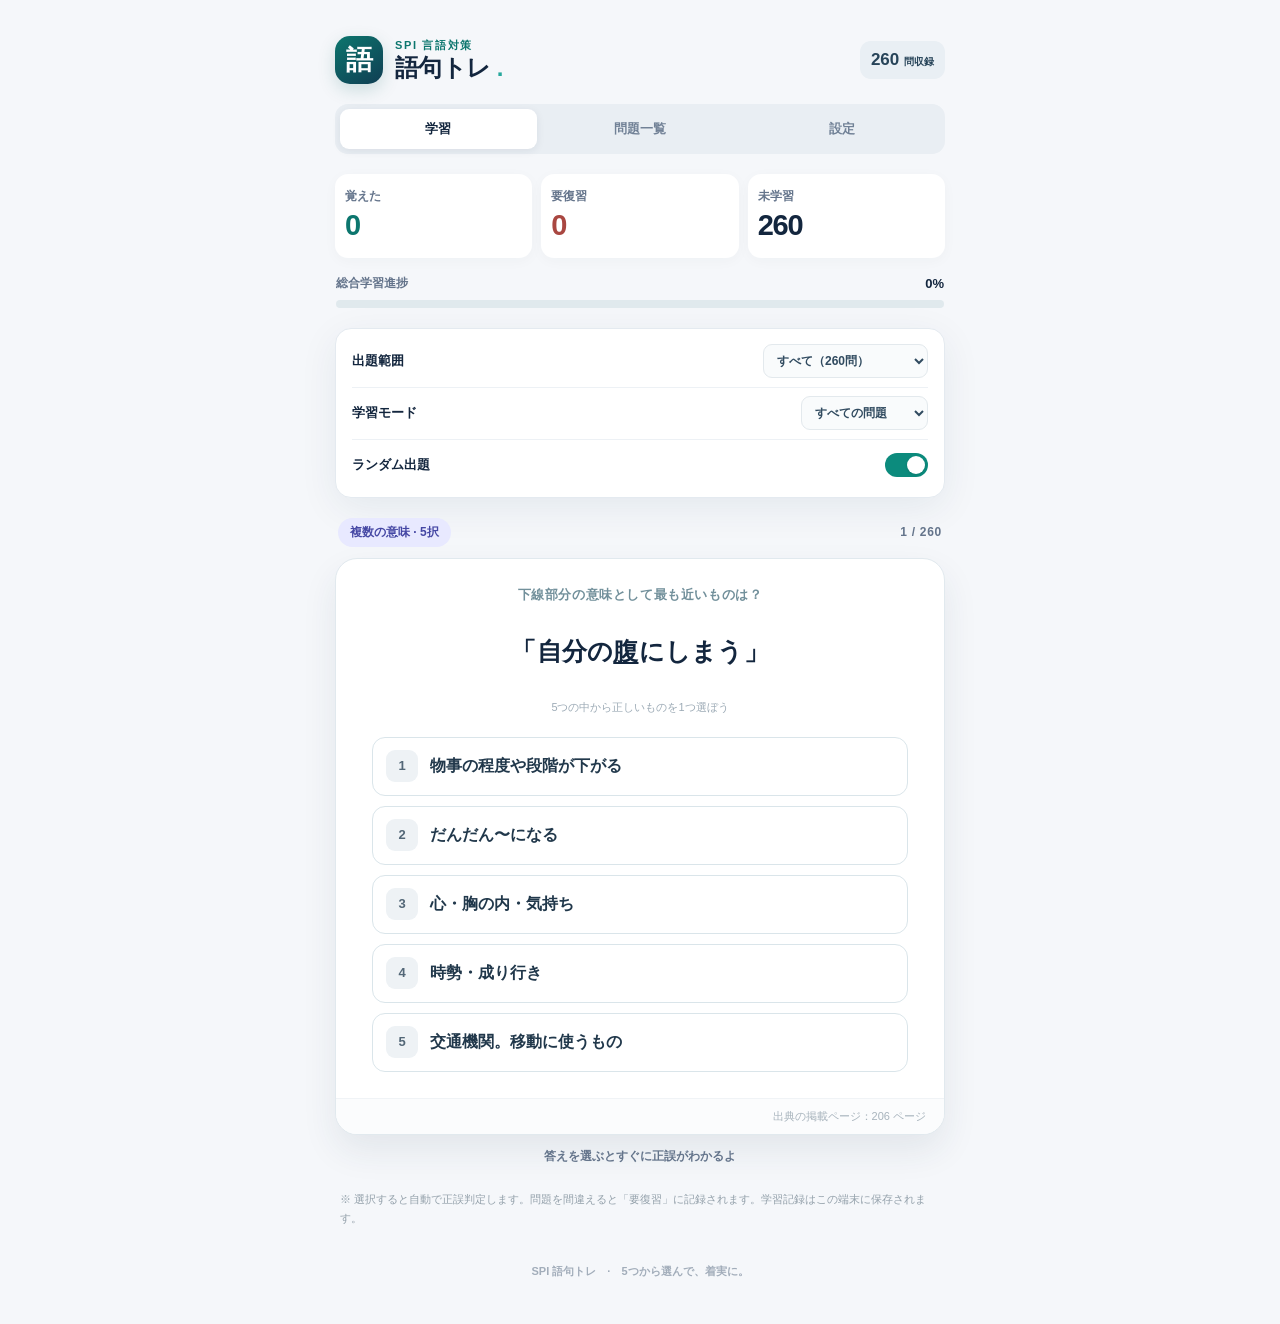
==== commit d5608ae7: "Add files via upload" ====
--- a/index.html
+++ b/index.html
@@ -4,7 +4,7 @@
   <meta charset="utf-8">
   <meta name="viewport" content="width=device-width,initial-scale=1,viewport-fit=cover">
   <meta name="theme-color" content="#102742">
-  <meta name="description" content="SPI言語対策の頻出語句210問と複数の意味50問を、1問1答で学べる無料の学習アプリ。">
+  <meta name="description" content="SPI言語対策の頻出語句210問と複数の意味50問を、5択クイズで学べる学習アプリ。">
   <meta name="apple-mobile-web-app-capable" content="yes">
   <meta name="apple-mobile-web-app-status-bar-style" content="default">
   <meta name="apple-mobile-web-app-title" content="SPI語句トレ">
@@ -12,8 +12,9 @@
 :root{--ink:#13263e;--muted:#64748b;--primary:#0c766e;--primary-dark:#095e57;--light:#eef8f6;--border:#e4eaf0;--bg:#f5f7fa;--danger:#a94741;--card:#fff;--shadow:0 10px 38px rgba(20,49,75,.075)}
 *{box-sizing:border-box}html{scroll-behavior:smooth}body{margin:0;background:var(--bg);font-family:-apple-system,BlinkMacSystemFont,"Hiragino Kaku Gothic ProN","Yu Gothic",Meiryo,sans-serif;color:var(--ink);-webkit-font-smoothing:antialiased}button,input,select{font:inherit}button{cursor:pointer}button:focus-visible,input:focus-visible,select:focus-visible{outline:3px solid #48b8aa;outline-offset:3px}button:disabled{cursor:not-allowed;opacity:.5}button:active{transform:translateY(1px)}[hidden]{display:none!important}.app{max-width:660px;padding:0 20px;margin:0 auto;padding-bottom:calc(45px + env(safe-area-inset-bottom))}.site-head{display:flex;align-items:center;gap:12px;padding:26px 0 20px}.brand-logo{width:48px;height:48px;border-radius:15px;background:linear-gradient(145deg,#0c766e,#103e53);color:#fff;display:grid;place-items:center;font-size:27px;font-weight:800;box-shadow:0 6px 17px rgba(7,92,87,.17)}.brand-body{flex:1;min-width:0}.eyebrow{display:block;color:var(--primary);font-size:11px;letter-spacing:.15em;font-weight:800}.brand-body h1{font-size:24px;letter-spacing:-.025em;margin:1px 0 0;line-height:1.15}.title-dot{color:#27a89d}.head-count{font-size:17px;font-weight:900;font-variant-numeric:tabular-nums;color:#274459;background:#e9eff4;border-radius:11px;padding:9px 11px}.head-count small{font-size:10px;font-weight:700}.top-nav{display:flex;gap:5px;background:#e9eef3;border-radius:13px;padding:5px;margin-bottom:20px}.nav-button{flex:1;padding:11px 5px;border:0;border-radius:9px;background:transparent;font-size:13px;color:#718196;font-weight:800;white-space:nowrap}.nav-button.selected{background:#fff;color:var(--ink);box-shadow:0 2px 8px rgba(22,43,66,.08)}.stats-grid{display:grid;grid-template-columns:repeat(3,1fr);gap:9px}.stat{background:#fff;border-radius:13px;padding:14px 10px 12px;box-shadow:0 3px 14px rgba(20,49,75,.03)}.stat span{display:block;color:var(--muted);font-size:12px;font-weight:700}.stat strong{font-size:29px;line-height:1.4;font-weight:850;font-variant-numeric:tabular-nums;letter-spacing:-.04em}.stat:nth-child(1) strong{color:var(--primary)}.stat:nth-child(2) strong{color:var(--danger)}.progress-box{margin:17px 1px 20px}.progress-label{display:flex;justify-content:space-between;align-items:center;font-size:12px;color:var(--muted);font-weight:700;margin-bottom:8px}.progress-label b{font-size:13px;color:var(--ink)}.progress-track{height:8px;border-radius:99px;background:#e0e9ed;overflow:hidden}.progress-fill{height:100%;width:0%;background:linear-gradient(90deg,#138778,#40bdae);border-radius:inherit;transition:width .25s ease}.control-panel{background:#fff;border:1px solid var(--border);border-radius:16px;padding:6px 16px;margin:15px 0 20px;box-shadow:var(--shadow)}.control-row,.switch-row{display:flex;align-items:center;justify-content:space-between;gap:12px;min-height:52px}.control-row+.control-row,.switch-row{border-top:1px solid #edf1f5}.control-row label,.switch-row>span:first-child{font-size:13px;font-weight:750;white-space:nowrap}.control-row select{min-width:0;max-width:65%;border:1px solid #e3e9ed;border-radius:9px;background:#f9fbfc;color:#314b60;padding:8px 24px 8px 9px;font-size:12px;font-weight:600}.switch-row{position:relative;cursor:pointer}.switch-row input{position:absolute;opacity:0;width:1px;height:1px;right:30px}.switch-ui{height:24px;width:43px;border-radius:999px;background:#b7c5cf;position:relative;transition:background .2s}.switch-ui::after{content:"";width:18px;height:18px;position:absolute;top:3px;left:3px;border-radius:50%;background:#fff;box-shadow:0 1px 3px #0002;transition:transform .2s}.switch-row input:checked+.switch-ui{background:#0c8b7d}.switch-row input:checked+.switch-ui::after{transform:translateX(19px)}.switch-row input:focus-visible+.switch-ui{outline:3px solid #48b8aa;outline-offset:3px}.card-topline{display:flex;align-items:center;justify-content:space-between;margin:0 3px 11px}.quiz-chip{font-size:12px;font-weight:800;background:#def5f0;color:#0d6b60;padding:6px 12px;border-radius:99px}.quiz-chip.multiple{background:#e8e9ff;color:#4547a4}.quiz-progress{font-size:12px;letter-spacing:.06em;color:var(--muted);font-weight:750;font-variant-numeric:tabular-nums}.question-card{border-radius:22px;background:#fff;border:1px solid #e1e9ee;box-shadow:0 16px 35px rgba(31,58,77,.085);min-height:305px;display:flex;flex-direction:column;justify-content:space-between;overflow:hidden}.card-inner{padding:34px 27px 25px}.question-label{color:#72909b;text-align:center;font-size:13px;font-weight:800;letter-spacing:.045em}.question-text{text-align:center;font-size:clamp(19px,5.3vw,25px);font-weight:800;line-height:1.65;letter-spacing:.01em;min-height:112px;margin:23px 0 9px;display:flex;align-items:center;justify-content:center;overflow-wrap:anywhere}.prompt-hint{text-align:center;color:#9dabb6;font-size:11px;margin-top:16px}.page-note{text-align:right;font-size:11px;color:#a7b3bc;background:#fbfcfd;padding:10px 18px;border-top:1px solid #f0f3f6}.answer-section{animation:slidein .22s ease}.answer-divider{height:1px;background:repeating-linear-gradient(90deg,#d5e0e7 0 6px,transparent 6px 13px);margin:28px 0 22px}.answer-eyebrow{display:block;font-size:11px;text-align:center;font-weight:850;letter-spacing:.11em;color:#0f8173}.answer-word{text-align:center;font-size:clamp(26px,7vw,34px);font-weight:900;line-height:1.55;color:#096e66;margin:8px 0}.answer-extra{color:#5c7584;font-size:13px;line-height:1.75;text-align:center;margin:9px 0 7px}.card-actions{margin-top:15px}.primary-btn,.secondary-btn,.success-btn{border:0;border-radius:13px;padding:17px 17px;font-weight:850;font-size:15px;min-height:56px}.primary-btn{width:100%;background:linear-gradient(120deg,#0b7b70,#095f66);color:#fff;box-shadow:0 8px 18px rgba(7,96,100,.15)}.primary-btn span{margin-left:7px}.grade-actions{display:grid;grid-template-columns:1fr 1fr;gap:10px}.secondary-btn{color:#8b4a44;background:#fff0ee;border:1px solid #f0ccc7}.success-btn{color:#fff;background:#128a7c}.session-status{text-align:center;min-height:26px;margin-top:12px;font-size:12px;font-weight:700;color:var(--muted)}.footer-note{font-size:11px;line-height:1.8;color:#93a0aa;margin:16px 5px}.empty-card{background:#fff;padding:30px 24px;border-radius:19px;text-align:center;box-shadow:var(--shadow)}.empty-icon{font-size:32px;color:#1c9d8e}.empty-card h2{font-size:19px;margin:11px 0}.empty-card p{font-size:13px;color:var(--muted);line-height:1.7;margin-bottom:22px}.section-heading h2{font-size:23px;letter-spacing:-.04em;margin:9px 0 5px}.section-heading p{font-size:13px;color:var(--muted);line-height:1.6;margin:0 0 19px}.search-wrap{height:48px;display:flex;align-items:center;gap:9px;border:1px solid var(--border);border-radius:13px;background:#fff;padding:0 14px}.search-wrap span{font-size:28px;color:#8da0ad}.search-wrap input{width:100%;border:0;background:transparent;outline:0!important;font-size:15px;color:var(--ink)}.list-filter{display:flex;flex-wrap:wrap;gap:7px;margin:15px 0}.pill{border:1px solid #dbe4eb;border-radius:99px;background:#fff;color:#6a7a88;padding:8px 12px;font-size:12px;font-weight:750}.pill.active{border-color:#0d8176;background:#e2f6f0;color:#08746a}.list-count{font-size:12px;font-weight:700;color:#7a8b9b;margin-bottom:11px}.question-list{display:flex;flex-direction:column;gap:8px}.list-item{width:100%;background:#fff;border:1px solid #e5ebf0;border-radius:13px;padding:14px 14px;display:flex;text-align:left;align-items:center;gap:11px}.list-item-main{min-width:0;flex:1}.list-item-title{font-weight:800;font-size:14px;margin-bottom:4px;overflow-wrap:anywhere}.list-item-sub{font-size:11px;color:#748898;line-height:1.6;overflow-wrap:anywhere}.list-item-status{font-size:10px;font-weight:900;padding:5px 7px;border-radius:7px;white-space:nowrap;background:#eef1f5;color:#8b98a7}.list-item-status.good{color:#117b6d;background:#e4f7f1}.list-item-status.wrong{color:#a54b42;background:#ffebe9}.guide-card{background:#fff;border-radius:14px;padding:19px 20px;margin-bottom:13px;border:1px solid var(--border)}.guide-card h3{font-size:16px;margin:0 0 10px}.guide-card p,.guide-card li{font-size:13px;color:#52677a;line-height:1.9}.guide-card p{margin:8px 0}.guide-card ol{margin:0;padding-left:23px}.guide-card .subtle{font-size:11px;color:#8a9ba8}.outline-danger{background:#fff;border:1px solid #ce857e;border-radius:9px;color:#a44640;padding:11px 13px;font-size:12px;font-weight:850}.site-footer{margin-top:35px;text-align:center;color:#a2adba;font-weight:700;font-size:11px}.site-footer span{margin:0 8px}.list-empty{font-size:13px;color:var(--muted);text-align:center;padding:35px 10px;border-radius:12px;background:#fff}@keyframes slidein{from{opacity:0;transform:translateY(7px)}to{opacity:1;transform:translateY(0)}}@media(min-width:630px){.app{padding-left:25px;padding-right:25px}.site-head{padding-top:36px}.question-card{min-height:340px}.card-inner{padding:45px 36px 35px}}@media(max-width:360px){.app{padding-left:13px;padding-right:13px}.control-panel{padding-left:12px;padding-right:12px}.card-inner{padding:29px 19px 22px}.control-row select{max-width:63%;font-size:11px}.stat strong{font-size:26px}}@media(prefers-reduced-motion:reduce){*,*::before,*::after{animation:none!important;transition:none!important}}
 
-  </style>
-  <title>SPI 語句トレ | 1問1答 260問</title>
+  .choice-list{display:grid;gap:10px;margin:22px 0 0}.choice-btn{width:100%;display:flex;align-items:center;gap:12px;min-height:59px;text-align:left;border-radius:13px;border:1.5px solid #dae5ea;background:#fff;color:#21384b;padding:11px 13px;font-size:clamp(13px,3.8vw,16px);line-height:1.55;font-weight:750;transition:background .16s,border-color .16s;overflow-wrap:anywhere}.choice-btn:not(:disabled):hover{border-color:#0c8b7d;background:#f0faf8}.choice-btn:disabled{opacity:1;cursor:default}.choice-index{display:grid;place-items:center;flex:none;width:32px;height:32px;border-radius:9px;background:#eef2f5;color:#536777;font-size:13px;font-weight:900}.choice-text{flex:1;min-width:0}.choice-btn.correct{border:2px solid #0a8b71;background:#e4f8ef;color:#08644f}.choice-btn.correct .choice-index{color:#fff;background:#0b9176}.choice-btn.incorrect{border:2px solid #d25753;background:#fff0ef;color:#a43f3b}.choice-btn.incorrect .choice-index{color:#fff;background:#c34e48}.choice-btn.faded{color:#8a9aa4;background:#f7f9fa;border-color:#e5edf0}.choice-result{flex:none;font-size:18px;font-weight:900}.choice-list+.answer-section .answer-divider{margin-top:25px}.session-status.correct{color:#087458}.session-status.incorrect{color:#aa4640}.question-card{min-height:0}.question-text{display:block;min-height:74px;margin:16px 0 6px;padding-top:11px}.card-inner{padding-top:27px;padding-bottom:26px}.prompt-hint{margin-top:3px}.card-actions{margin-top:13px}@media(max-width:360px){.choice-btn{padding:9px;gap:9px}.choice-index{height:28px;width:28px}}
+</style>
+  <title>SPI 語句トレ | 5択クイズ 260問</title>
 </head>
 <body>
   <div class="app">
@@ -54,7 +55,8 @@
             <div class="card-inner" id="cardInner">
               <div class="question-label" id="questionLabel">次の意味にあてはまる語句は？</div>
               <div class="question-text" id="questionText"></div>
-              <div class="prompt-hint" id="hintText">頭の中で答えを考えてみよう</div>
+              <div class="prompt-hint" id="hintText">5つの選択肢から1つ選ぼう</div>
+              <div class="choice-list" id="choiceList" role="group" aria-label="5択の選択肢"></div>
               <div id="answerSection" class="answer-section" hidden>
                 <div class="answer-divider"></div>
                 <span class="answer-eyebrow" id="answerEyebrow">正解</span>
@@ -65,11 +67,7 @@
             <div class="page-note" id="pageNote"></div>
           </div>
           <div id="cardActions" class="card-actions">
-            <button class="primary-btn" id="revealBtn" type="button">答えを見る <span aria-hidden="true">→</span></button>
-            <div class="grade-actions" id="gradeActions" hidden>
-              <button class="secondary-btn" id="againBtn" type="button"><span aria-hidden="true">↺</span> もう一度</button>
-              <button class="success-btn" id="correctBtn" type="button"><span aria-hidden="true">✓</span> 覚えた！</button>
-            </div>
+            <button class="primary-btn" id="nextBtn" type="button" hidden>次の問題へ <span aria-hidden="true">→</span></button>
           </div>
           <div class="session-status" id="sessionStatus" aria-live="polite"></div>
         </section>
@@ -77,7 +75,7 @@
           <div class="empty-icon">✦</div><h2 id="emptyTitle">この範囲は終了！</h2><p id="emptyMessage">出題する問題がありません。</p>
           <button class="primary-btn" id="restartBtn" type="button">最初からもう一周</button>
         </section>
-        <p class="footer-note">※ 正誤は「答えを見る」後に自分で判定します。学習記録はこの端末のブラウザに保存されます。</p>
+        <p class="footer-note">※ 選択すると自動で正誤判定します。問題を間違えると「要復習」に記録されます。学習記録はこの端末に保存されます。</p>
       </section>
 
       <section class="panel-view" id="listView" hidden>
@@ -94,14 +92,14 @@
       </section>
 
       <section class="panel-view" id="settingsView" hidden>
-        <div class="section-heading"><h2>設定・使い方</h2><p>1問1答でコツコツ覚えよう。</p></div>
-        <div class="guide-card"><h3>使い方</h3><ol><li>問題の意味や語句を見て、答えを考える</li><li>「答えを見る」で解答を確認</li><li>正しく答えられたら「覚えた！」、迷ったら「もう一度」</li><li>学習モードを「要復習だけ」にして繰り返す</li></ol></div>
+        <div class="section-heading"><h2>設定・使い方</h2><p>5択問題で、正解するまで繰り返そう。</p></div>
+        <div class="guide-card"><h3>使い方</h3><ol><li>問題文を読んで、5つの選択肢から答えをタップ</li><li>その場で正誤を判定。正解・解説を確認</li><li>「次の問題へ」を押して先に進む</li><li>学習モードで「要復習だけ」を選ぶと間違えた問題だけに挑戦できる</li></ol></div>
         <div class="guide-card"><h3>iPhoneのホーム画面に追加</h3><p>アプリをGitHub Pagesなどで公開し、SafariでそのURLを開きます。共有ボタン →「ホーム画面に追加」を選ぶと、アプリのように起動できます。</p><p class="subtle">公開せずHTMLファイルを開いて使うこともできますが、ホーム画面追加・オフライン保存は公開URLからの利用を推奨します。</p></div>
-        <div class="guide-card"><h3>収録データ</h3><p>写真の192〜197ページの頻出語句210問、206〜207ページの複数の意味50問を収録。設問文は学習用に一部整理しています。</p></div>
+        <div class="guide-card"><h3>収録データ</h3><p>写真の192〜197ページの頻出語句210問、206〜207ページの複数の意味50問を収録。5択の誤答選択肢は収録問題の別の語句・意味から自動生成します。設問文は学習用に一部整理しています。</p></div>
         <div class="guide-card dangerous"><h3>学習記録のリセット</h3><p>「覚えた」「要復習」などの全記録を削除します。問題データは残ります。</p><button id="resetBtn" type="button" class="outline-danger">学習記録を削除</button></div>
       </section>
     </main>
-    <footer class="site-footer">SPI 語句トレ <span>·</span> 自分のペースで、一問ずつ。</footer>
+    <footer class="site-footer">SPI 語句トレ <span>·</span> 5つから選んで、着実に。</footer>
   </div>
   <script>
 /* 写真の192〜197・206〜207ページをもとに作成した問題データ */
@@ -2001,7 +1999,7 @@
     view: 'study', category: ['all','vocab','multiple'].includes(config.category) ? config.category : 'all',
     scope: ['all','new','wrong'].includes(config.scope) ? config.scope : 'all',
     shuffle: config.shuffle !== false, listFilter: 'all',
-    queue: [], index: 0, revealed: false, sessionCorrect: 0, sessionAgain: 0
+    queue: [], index: 0, revealed: false, options: [], optionsKey: null, chosenAnswer: null, sessionCorrect: 0, sessionAgain: 0
   };
   function saveProgress() { try { localStorage.setItem(STORAGE_KEY, JSON.stringify(progress)); } catch {} }
   function saveConfig() {
@@ -2035,6 +2033,9 @@
     }
     state.index = 0;
     state.revealed = false;
+    state.options = [];
+    state.optionsKey = null;
+    state.chosenAnswer = null;
     state.sessionCorrect = 0;
     state.sessionAgain = 0;
     renderCard();
@@ -2061,6 +2062,55 @@
     mark.textContent = part;
     element.append(mark, document.createTextNode(sentence.slice(at + part.length)));
   }
+  // 正答と誤答候補はすべて収録データから作成する。
+  function optionText(q) { return q.kind === 'vocab' ? q.word : q.meaning; }
+  function makeOptions(q) {
+    const answer = optionText(q);
+    const similarPage = QUESTIONS.filter(other => other.kind === q.kind && other.page === q.page && other.id !== q.id);
+    const others = QUESTIONS.filter(other => other.kind === q.kind && other.page !== q.page);
+    const picked = [answer];
+    for (const other of [...shuffled(similarPage), ...shuffled(others)]) {
+      const label = optionText(other);
+      if (!picked.includes(label)) picked.push(label);
+      if (picked.length === 5) break;
+    }
+    if (picked.length !== 5) throw new Error('5つの選択肢を作成できませんでした');
+    return shuffled(picked);
+  }
+  function renderOptions(q) {
+    const options = $('choiceList');
+    const correct = optionText(q);
+    const frag = document.createDocumentFragment();
+    state.options.forEach((choice, n) => {
+      const btn = document.createElement('button');
+      btn.type = 'button';
+      btn.className = 'choice-btn';
+      const selected = state.chosenAnswer === choice;
+      if (state.revealed) {
+        btn.disabled = true;
+        if (choice === correct) btn.classList.add('correct');
+        else if (selected) btn.classList.add('incorrect');
+        else btn.classList.add('faded');
+      }
+      const num = document.createElement('span');
+      num.className = 'choice-index';
+      num.textContent = String(n + 1);
+      const label = document.createElement('span');
+      label.className = 'choice-text';
+      label.textContent = choice;
+      btn.append(num, label);
+      if (state.revealed && (selected || choice === correct)) {
+        const flag = document.createElement('span');
+        flag.className = 'choice-result';
+        flag.textContent = choice === correct ? '✓' : '×';
+        btn.append(flag);
+      }
+      btn.setAttribute('aria-label', `${n + 1}番、${choice}`);
+      btn.addEventListener('click', () => chooseAnswer(choice));
+      frag.append(btn);
+    });
+    options.replaceChildren(frag);
+  }
   function renderCard() {
     const q = state.queue[state.index];
     const available = Boolean(q);
@@ -2072,46 +2122,49 @@
       $('emptyTitle').textContent = none ? '該当する問題がありません' : 'このセットは終了！';
       $('emptyMessage').textContent = none
         ? (state.scope === 'wrong' ? '「要復習」の問題はまだありません。間違えた問題はここに集まります。' : state.scope === 'new' ? 'この範囲はすべて学習済みです。' : '出題範囲を変更してください。')
-        : `今回の学習：覚えた ${state.sessionCorrect} 問 ／ もう一度 ${state.sessionAgain} 問。お疲れさまでした！`;
+        : `今回の学習：正解 ${state.sessionCorrect} 問 ／ 不正解 ${state.sessionAgain} 問。お疲れさまでした！`;
       $('restartBtn').textContent = none ? 'すべての問題を学習する' : 'もう一周する';
       return;
     }
+    if (state.optionsKey !== q.id) {
+      state.options = makeOptions(q);
+      state.optionsKey = q.id;
+      state.chosenAnswer = null;
+      state.revealed = false;
+    }
     const vocab = q.kind === 'vocab';
-    $('quizKind').textContent = vocab ? '頻出語句' : '複数の意味';
+    $('quizKind').textContent = vocab ? '頻出語句 · 5択' : '複数の意味 · 5択';
     $('quizKind').classList.toggle('multiple', !vocab);
     $('quizPosition').textContent = `${state.index + 1} / ${state.queue.length}`;
-    $('questionLabel').textContent = vocab ? '次の意味にあてはまる語句は？' : '下線部分と同じ意味の別の用例は？';
+    $('questionLabel').textContent = vocab ? '次の意味にあてはまる語句は？' : '下線部分の意味として最も近いものは？';
     if (vocab) $('questionText').textContent = q.meaning;
     else addHighlightedText($('questionText'), `「${q.question}」`, focusParts[Number(q.id.slice(1)) - 1]);
-    $('hintText').textContent = vocab ? '語句を頭の中で答えよう' : '別の使い方の例を考えよう';
+    $('hintText').textContent = state.revealed ? '正答と解説を確認しよう' : '5つの中から正しいものを1つ選ぼう';
     $('pageNote').textContent = `出典の掲載ページ：${q.page} ページ`;
-    $('answerSection').hidden = true;
-    $('revealBtn').hidden = false;
-    $('gradeActions').hidden = true;
-    $('sessionStatus').textContent = '答えを確認して、自分で判定しよう';
-    state.revealed = false;
+    renderOptions(q);
+    $('answerSection').hidden = !state.revealed;
+    $('nextBtn').hidden = !state.revealed;
+    const status = $('sessionStatus');
+    status.className = 'session-status';
+    if (!state.revealed) {
+      status.textContent = '答えを選ぶとすぐに正誤がわかるよ';
+      return;
+    }
+    const good = state.chosenAnswer === optionText(q);
+    status.textContent = good ? '正解！この調子で次へ進もう' : '不正解。正解を確認して次へ進もう';
+    status.classList.add(good ? 'correct' : 'incorrect');
+    $('answerEyebrow').textContent = '正解・解説';
+    $('answerWord').textContent = vocab ? q.word : q.meaning;
+    $('answerExtra').textContent = vocab ? `意味：${q.meaning}` : `同じ意味の用例：${q.answer}`;
+    $('nextBtn').textContent = state.index === state.queue.length - 1 ? '結果を見る →' : '次の問題へ →';
   }
-  function revealAnswer() {
+  function chooseAnswer(choice) {
     const q = state.queue[state.index];
-    if (!q || state.revealed) return;
+    if (!q || state.revealed || !state.options.includes(choice)) return;
+    state.chosenAnswer = choice;
     state.revealed = true;
-    $('answerSection').hidden = false;
-    $('answerEyebrow').textContent = q.kind === 'vocab' ? '正解' : '解答例';
-    $('revealBtn').hidden = true;
-    $('gradeActions').hidden = false;
-    if (q.kind === 'vocab') {
-      $('answerWord').textContent = q.word;
-      $('answerExtra').textContent = `意味：${q.meaning}`;
-    } else {
-      addHighlightedText($('answerWord'), q.answer, focusParts[Number(q.id.slice(1)) - 1]);
-      $('answerExtra').textContent = `共通する意味：${q.meaning}`;
-    }
-    $('sessionStatus').textContent = '正しく答えられた？';
-  }
-  function grade(result) {
-    const q = state.queue[state.index];
-    if (!q || !state.revealed) return;
-    const p = progress[q.id] || {good: 0, wrong: 0, attempts: 0};
+    const result = choice === optionText(q) ? 'good' : 'wrong';
+    const p = progress[q.id] || { good: 0, wrong: 0, attempts: 0 };
     p.attempts = (p.attempts || 0) + 1;
     p[result] = (p[result] || 0) + 1;
     p.last = result;
@@ -2120,7 +2173,15 @@
     saveProgress();
     if (result === 'good') state.sessionCorrect++;
     else state.sessionAgain++;
+    renderCard();
+  }
+  function nextQuestion() {
+    if (!state.revealed) return;
     state.index++;
+    state.revealed = false;
+    state.options = [];
+    state.optionsKey = null;
+    state.chosenAnswer = null;
     renderCard();
   }
   function showView(view) {
@@ -2185,9 +2246,7 @@
   $('categorySelect').addEventListener('change', e => {state.category=e.target.value;saveConfig();initQueue();});
   $('scopeSelect').addEventListener('change', e => {state.scope=e.target.value;saveConfig();initQueue();});
   $('shuffleToggle').addEventListener('change', e => {state.shuffle=e.target.checked;saveConfig();initQueue();});
-  $('revealBtn').addEventListener('click',revealAnswer);
-  $('correctBtn').addEventListener('click',()=>grade('good'));
-  $('againBtn').addEventListener('click',()=>grade('wrong'));
+  $('nextBtn').addEventListener('click',nextQuestion);
   $('restartBtn').addEventListener('click',()=>{
     if (state.queue.length === 0) {state.scope='all';$('scopeSelect').value='all';saveConfig();}
     initQueue();
@@ -2204,9 +2263,13 @@
     showView('study');
   });
   document.addEventListener('keydown',e=>{
-    if (state.view!=='study' || /INPUT|TEXTAREA|SELECT/.test(document.activeElement.tagName))return;
-    if(e.code==='Space' && !e.repeat){e.preventDefault();if(!state.revealed)revealAnswer();}
-    if(state.revealed && (e.key==='1'||e.key==='2')){e.preventDefault();grade(e.key==='1'?'good':'wrong');}
+    if (state.view !== 'study' || /INPUT|TEXTAREA|SELECT|BUTTON/.test(document.activeElement.tagName)) return;
+    if (!state.revealed && /^[1-5]$/.test(e.key)) {
+      e.preventDefault();
+      chooseAnswer(state.options[Number(e.key) - 1]);
+    } else if (state.revealed && e.key === 'Enter') {
+      e.preventDefault(); nextQuestion();
+    }
   });
   initQueue();
 })();
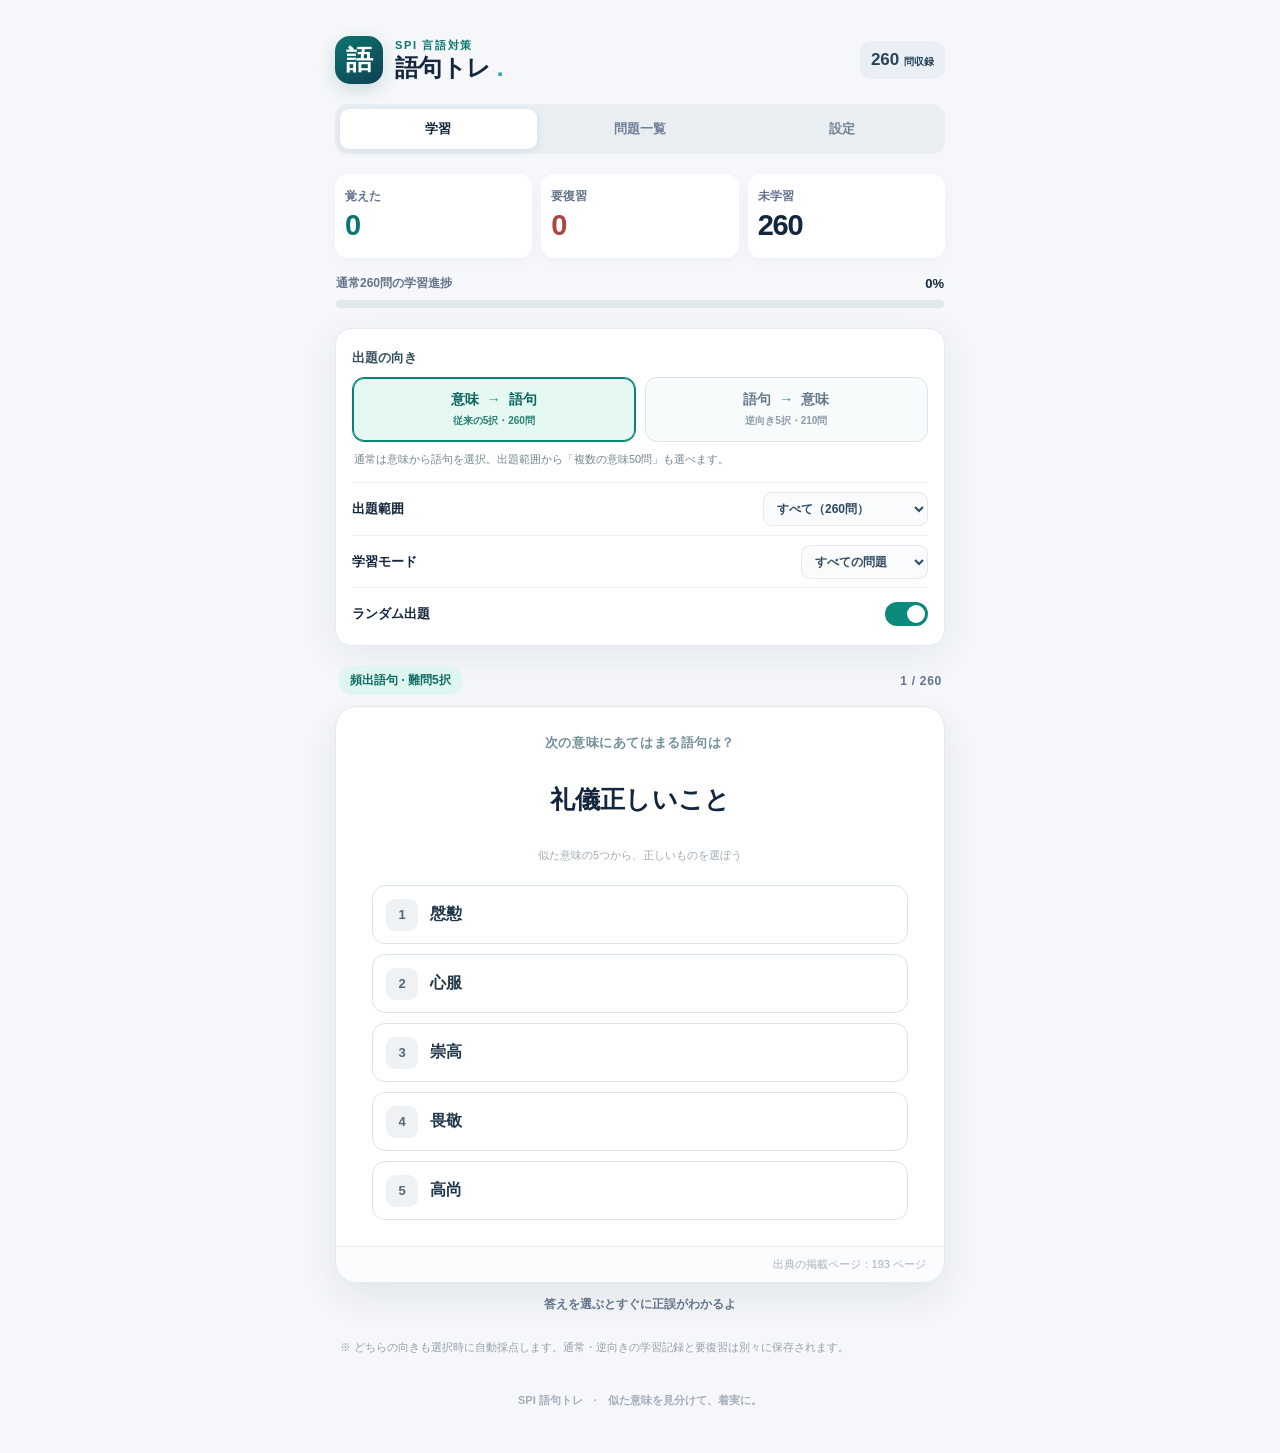
==== commit ee1bf879: "Update index.html" ====
--- a/index.html
+++ b/index.html
@@ -4,7 +4,7 @@
   <meta charset="utf-8">
   <meta name="viewport" content="width=device-width,initial-scale=1,viewport-fit=cover">
   <meta name="theme-color" content="#102742">
-  <meta name="description" content="SPI言語対策の頻出語句210問と複数の意味50問を、5択クイズで学べる学習アプリ。">
+  <meta name="description" content="SPI言語対策の難問5択260問。頻出語句210問は意味→語句・語句→意味を切り替え可能。複数の意味50問と復習にも対応。">
   <meta name="apple-mobile-web-app-capable" content="yes">
   <meta name="apple-mobile-web-app-status-bar-style" content="default">
   <meta name="apple-mobile-web-app-title" content="SPI語句トレ">
@@ -13,8 +13,29 @@
 *{box-sizing:border-box}html{scroll-behavior:smooth}body{margin:0;background:var(--bg);font-family:-apple-system,BlinkMacSystemFont,"Hiragino Kaku Gothic ProN","Yu Gothic",Meiryo,sans-serif;color:var(--ink);-webkit-font-smoothing:antialiased}button,input,select{font:inherit}button{cursor:pointer}button:focus-visible,input:focus-visible,select:focus-visible{outline:3px solid #48b8aa;outline-offset:3px}button:disabled{cursor:not-allowed;opacity:.5}button:active{transform:translateY(1px)}[hidden]{display:none!important}.app{max-width:660px;padding:0 20px;margin:0 auto;padding-bottom:calc(45px + env(safe-area-inset-bottom))}.site-head{display:flex;align-items:center;gap:12px;padding:26px 0 20px}.brand-logo{width:48px;height:48px;border-radius:15px;background:linear-gradient(145deg,#0c766e,#103e53);color:#fff;display:grid;place-items:center;font-size:27px;font-weight:800;box-shadow:0 6px 17px rgba(7,92,87,.17)}.brand-body{flex:1;min-width:0}.eyebrow{display:block;color:var(--primary);font-size:11px;letter-spacing:.15em;font-weight:800}.brand-body h1{font-size:24px;letter-spacing:-.025em;margin:1px 0 0;line-height:1.15}.title-dot{color:#27a89d}.head-count{font-size:17px;font-weight:900;font-variant-numeric:tabular-nums;color:#274459;background:#e9eff4;border-radius:11px;padding:9px 11px}.head-count small{font-size:10px;font-weight:700}.top-nav{display:flex;gap:5px;background:#e9eef3;border-radius:13px;padding:5px;margin-bottom:20px}.nav-button{flex:1;padding:11px 5px;border:0;border-radius:9px;background:transparent;font-size:13px;color:#718196;font-weight:800;white-space:nowrap}.nav-button.selected{background:#fff;color:var(--ink);box-shadow:0 2px 8px rgba(22,43,66,.08)}.stats-grid{display:grid;grid-template-columns:repeat(3,1fr);gap:9px}.stat{background:#fff;border-radius:13px;padding:14px 10px 12px;box-shadow:0 3px 14px rgba(20,49,75,.03)}.stat span{display:block;color:var(--muted);font-size:12px;font-weight:700}.stat strong{font-size:29px;line-height:1.4;font-weight:850;font-variant-numeric:tabular-nums;letter-spacing:-.04em}.stat:nth-child(1) strong{color:var(--primary)}.stat:nth-child(2) strong{color:var(--danger)}.progress-box{margin:17px 1px 20px}.progress-label{display:flex;justify-content:space-between;align-items:center;font-size:12px;color:var(--muted);font-weight:700;margin-bottom:8px}.progress-label b{font-size:13px;color:var(--ink)}.progress-track{height:8px;border-radius:99px;background:#e0e9ed;overflow:hidden}.progress-fill{height:100%;width:0%;background:linear-gradient(90deg,#138778,#40bdae);border-radius:inherit;transition:width .25s ease}.control-panel{background:#fff;border:1px solid var(--border);border-radius:16px;padding:6px 16px;margin:15px 0 20px;box-shadow:var(--shadow)}.control-row,.switch-row{display:flex;align-items:center;justify-content:space-between;gap:12px;min-height:52px}.control-row+.control-row,.switch-row{border-top:1px solid #edf1f5}.control-row label,.switch-row>span:first-child{font-size:13px;font-weight:750;white-space:nowrap}.control-row select{min-width:0;max-width:65%;border:1px solid #e3e9ed;border-radius:9px;background:#f9fbfc;color:#314b60;padding:8px 24px 8px 9px;font-size:12px;font-weight:600}.switch-row{position:relative;cursor:pointer}.switch-row input{position:absolute;opacity:0;width:1px;height:1px;right:30px}.switch-ui{height:24px;width:43px;border-radius:999px;background:#b7c5cf;position:relative;transition:background .2s}.switch-ui::after{content:"";width:18px;height:18px;position:absolute;top:3px;left:3px;border-radius:50%;background:#fff;box-shadow:0 1px 3px #0002;transition:transform .2s}.switch-row input:checked+.switch-ui{background:#0c8b7d}.switch-row input:checked+.switch-ui::after{transform:translateX(19px)}.switch-row input:focus-visible+.switch-ui{outline:3px solid #48b8aa;outline-offset:3px}.card-topline{display:flex;align-items:center;justify-content:space-between;margin:0 3px 11px}.quiz-chip{font-size:12px;font-weight:800;background:#def5f0;color:#0d6b60;padding:6px 12px;border-radius:99px}.quiz-chip.multiple{background:#e8e9ff;color:#4547a4}.quiz-progress{font-size:12px;letter-spacing:.06em;color:var(--muted);font-weight:750;font-variant-numeric:tabular-nums}.question-card{border-radius:22px;background:#fff;border:1px solid #e1e9ee;box-shadow:0 16px 35px rgba(31,58,77,.085);min-height:305px;display:flex;flex-direction:column;justify-content:space-between;overflow:hidden}.card-inner{padding:34px 27px 25px}.question-label{color:#72909b;text-align:center;font-size:13px;font-weight:800;letter-spacing:.045em}.question-text{text-align:center;font-size:clamp(19px,5.3vw,25px);font-weight:800;line-height:1.65;letter-spacing:.01em;min-height:112px;margin:23px 0 9px;display:flex;align-items:center;justify-content:center;overflow-wrap:anywhere}.prompt-hint{text-align:center;color:#9dabb6;font-size:11px;margin-top:16px}.page-note{text-align:right;font-size:11px;color:#a7b3bc;background:#fbfcfd;padding:10px 18px;border-top:1px solid #f0f3f6}.answer-section{animation:slidein .22s ease}.answer-divider{height:1px;background:repeating-linear-gradient(90deg,#d5e0e7 0 6px,transparent 6px 13px);margin:28px 0 22px}.answer-eyebrow{display:block;font-size:11px;text-align:center;font-weight:850;letter-spacing:.11em;color:#0f8173}.answer-word{text-align:center;font-size:clamp(26px,7vw,34px);font-weight:900;line-height:1.55;color:#096e66;margin:8px 0}.answer-extra{color:#5c7584;font-size:13px;line-height:1.75;text-align:center;margin:9px 0 7px}.card-actions{margin-top:15px}.primary-btn,.secondary-btn,.success-btn{border:0;border-radius:13px;padding:17px 17px;font-weight:850;font-size:15px;min-height:56px}.primary-btn{width:100%;background:linear-gradient(120deg,#0b7b70,#095f66);color:#fff;box-shadow:0 8px 18px rgba(7,96,100,.15)}.primary-btn span{margin-left:7px}.grade-actions{display:grid;grid-template-columns:1fr 1fr;gap:10px}.secondary-btn{color:#8b4a44;background:#fff0ee;border:1px solid #f0ccc7}.success-btn{color:#fff;background:#128a7c}.session-status{text-align:center;min-height:26px;margin-top:12px;font-size:12px;font-weight:700;color:var(--muted)}.footer-note{font-size:11px;line-height:1.8;color:#93a0aa;margin:16px 5px}.empty-card{background:#fff;padding:30px 24px;border-radius:19px;text-align:center;box-shadow:var(--shadow)}.empty-icon{font-size:32px;color:#1c9d8e}.empty-card h2{font-size:19px;margin:11px 0}.empty-card p{font-size:13px;color:var(--muted);line-height:1.7;margin-bottom:22px}.section-heading h2{font-size:23px;letter-spacing:-.04em;margin:9px 0 5px}.section-heading p{font-size:13px;color:var(--muted);line-height:1.6;margin:0 0 19px}.search-wrap{height:48px;display:flex;align-items:center;gap:9px;border:1px solid var(--border);border-radius:13px;background:#fff;padding:0 14px}.search-wrap span{font-size:28px;color:#8da0ad}.search-wrap input{width:100%;border:0;background:transparent;outline:0!important;font-size:15px;color:var(--ink)}.list-filter{display:flex;flex-wrap:wrap;gap:7px;margin:15px 0}.pill{border:1px solid #dbe4eb;border-radius:99px;background:#fff;color:#6a7a88;padding:8px 12px;font-size:12px;font-weight:750}.pill.active{border-color:#0d8176;background:#e2f6f0;color:#08746a}.list-count{font-size:12px;font-weight:700;color:#7a8b9b;margin-bottom:11px}.question-list{display:flex;flex-direction:column;gap:8px}.list-item{width:100%;background:#fff;border:1px solid #e5ebf0;border-radius:13px;padding:14px 14px;display:flex;text-align:left;align-items:center;gap:11px}.list-item-main{min-width:0;flex:1}.list-item-title{font-weight:800;font-size:14px;margin-bottom:4px;overflow-wrap:anywhere}.list-item-sub{font-size:11px;color:#748898;line-height:1.6;overflow-wrap:anywhere}.list-item-status{font-size:10px;font-weight:900;padding:5px 7px;border-radius:7px;white-space:nowrap;background:#eef1f5;color:#8b98a7}.list-item-status.good{color:#117b6d;background:#e4f7f1}.list-item-status.wrong{color:#a54b42;background:#ffebe9}.guide-card{background:#fff;border-radius:14px;padding:19px 20px;margin-bottom:13px;border:1px solid var(--border)}.guide-card h3{font-size:16px;margin:0 0 10px}.guide-card p,.guide-card li{font-size:13px;color:#52677a;line-height:1.9}.guide-card p{margin:8px 0}.guide-card ol{margin:0;padding-left:23px}.guide-card .subtle{font-size:11px;color:#8a9ba8}.outline-danger{background:#fff;border:1px solid #ce857e;border-radius:9px;color:#a44640;padding:11px 13px;font-size:12px;font-weight:850}.site-footer{margin-top:35px;text-align:center;color:#a2adba;font-weight:700;font-size:11px}.site-footer span{margin:0 8px}.list-empty{font-size:13px;color:var(--muted);text-align:center;padding:35px 10px;border-radius:12px;background:#fff}@keyframes slidein{from{opacity:0;transform:translateY(7px)}to{opacity:1;transform:translateY(0)}}@media(min-width:630px){.app{padding-left:25px;padding-right:25px}.site-head{padding-top:36px}.question-card{min-height:340px}.card-inner{padding:45px 36px 35px}}@media(max-width:360px){.app{padding-left:13px;padding-right:13px}.control-panel{padding-left:12px;padding-right:12px}.card-inner{padding:29px 19px 22px}.control-row select{max-width:63%;font-size:11px}.stat strong{font-size:26px}}@media(prefers-reduced-motion:reduce){*,*::before,*::after{animation:none!important;transition:none!important}}
 
   .choice-list{display:grid;gap:10px;margin:22px 0 0}.choice-btn{width:100%;display:flex;align-items:center;gap:12px;min-height:59px;text-align:left;border-radius:13px;border:1.5px solid #dae5ea;background:#fff;color:#21384b;padding:11px 13px;font-size:clamp(13px,3.8vw,16px);line-height:1.55;font-weight:750;transition:background .16s,border-color .16s;overflow-wrap:anywhere}.choice-btn:not(:disabled):hover{border-color:#0c8b7d;background:#f0faf8}.choice-btn:disabled{opacity:1;cursor:default}.choice-index{display:grid;place-items:center;flex:none;width:32px;height:32px;border-radius:9px;background:#eef2f5;color:#536777;font-size:13px;font-weight:900}.choice-text{flex:1;min-width:0}.choice-btn.correct{border:2px solid #0a8b71;background:#e4f8ef;color:#08644f}.choice-btn.correct .choice-index{color:#fff;background:#0b9176}.choice-btn.incorrect{border:2px solid #d25753;background:#fff0ef;color:#a43f3b}.choice-btn.incorrect .choice-index{color:#fff;background:#c34e48}.choice-btn.faded{color:#8a9aa4;background:#f7f9fa;border-color:#e5edf0}.choice-result{flex:none;font-size:18px;font-weight:900}.choice-list+.answer-section .answer-divider{margin-top:25px}.session-status.correct{color:#087458}.session-status.incorrect{color:#aa4640}.question-card{min-height:0}.question-text{display:block;min-height:74px;margin:16px 0 6px;padding-top:11px}.card-inner{padding-top:27px;padding-bottom:26px}.prompt-hint{margin-top:3px}.card-actions{margin-top:13px}@media(max-width:360px){.choice-btn{padding:9px;gap:9px}.choice-index{height:28px;width:28px}}
+
+/* ひっかけ5択：答え合わせでは類似した誤答の意味も確認 */
+.other-meanings{margin:20px -5px 2px;background:#f5faf9;border:1px solid #ddeeea;border-radius:12px;padding:14px 15px;text-align:left}
+.other-meanings-title{font-size:12px;color:#0c7165;font-weight:850;margin:0 0 8px;letter-spacing:.02em}
+.other-meanings-list{font-size:12px;color:#485e6c;line-height:1.65;list-style:none;margin:0;padding:0}
+.other-meanings-list li{padding:8px 0;border-top:1px solid #e2efeb}
+.other-meanings-list strong{color:#193f48;font-weight:850}
+.other-meanings-list span{overflow-wrap:anywhere}
+.comparison-tip{font-size:12px;line-height:1.8;color:#275e59;background:#ebf7f3;border-left:3px solid #0d8679;border-radius:9px;padding:12px 13px;margin:13px 0 0;text-align:left}
+/* 双方向5択切り替え */
+.direction-selector{padding:14px 0 13px;border-bottom:1px solid #edf1f5}
+.direction-heading{display:flex;justify-content:space-between;align-items:center;color:#344f5e;font-size:13px;font-weight:850;margin:0 0 10px}
+.direction-buttons{display:grid;grid-template-columns:repeat(2,minmax(0,1fr));gap:9px}
+.direction-btn{min-width:0;min-height:65px;border:1.5px solid #dbe5e8;background:#f8fbfc;border-radius:12px;color:#64798a;padding:10px 7px;text-align:center;font-weight:850;font-size:14px;line-height:1.35}
+.direction-btn span{color:#26978d;padding:0 4px}
+.direction-btn small{display:block;font-size:10px;margin-top:5px;font-weight:700;color:#8c9ba5}
+.direction-btn.selected{border-color:#088477;background:#e6f8f2;color:#08665f;box-shadow:inset 0 0 0 1px #088477}
+.direction-btn.selected small{color:#287f73}
+.direction-note{font-size:11px;line-height:1.6;margin:9px 2px 1px;color:#728792}
+.control-row select:disabled{background:#edf3f3;color:#8a9ea3;opacity:1}
+@media(max-width:360px){.direction-btn{font-size:13px;padding:8px 3px}}
 </style>
-  <title>SPI 語句トレ | 5択クイズ 260問</title>
+  <title>SPI 語句トレ | ひっかけ5択・逆向き210問</title>
 </head>
 <body>
   <div class="app">
@@ -37,9 +58,17 @@
           <div class="stat"><span>要復習</span><strong id="badCount">0</strong></div>
           <div class="stat"><span>未学習</span><strong id="newCount">260</strong></div>
         </div>
-        <div class="progress-box"><div class="progress-label"><span>総合学習進捗</span><b id="progressPercent">0%</b></div><div class="progress-track"><div id="progressFill" class="progress-fill"></div></div></div>
+        <div class="progress-box"><div class="progress-label"><span id="progressTitle">通常モードの学習進捗</span><b id="progressPercent">0%</b></div><div class="progress-track"><div id="progressFill" class="progress-fill"></div></div></div>
 
         <section class="control-panel" aria-label="出題設定">
+          <div class="direction-selector">
+            <p class="direction-heading">出題の向き</p>
+            <div class="direction-buttons" role="group" aria-label="出題の向き">
+              <button class="direction-btn selected" data-direction="forward" type="button" aria-pressed="true">意味 <span>→</span> 語句<small>従来の5択・260問</small></button>
+              <button class="direction-btn" data-direction="reverse" type="button" aria-pressed="false">語句 <span>→</span> 意味<small>逆向き5択・210問</small></button>
+            </div>
+            <p class="direction-note" id="directionNote">頻出語句は意味から語句を選択。複数の意味50問も出題できます。</p>
+          </div>
           <div class="control-row"><label for="categorySelect">出題範囲</label><select id="categorySelect">
             <option value="all">すべて（260問）</option><option value="vocab">頻出語句（210問）</option><option value="multiple">複数の意味（50問）</option>
           </select></div>
@@ -61,7 +90,7 @@
                 <div class="answer-divider"></div>
                 <span class="answer-eyebrow" id="answerEyebrow">正解</span>
                 <div class="answer-word" id="answerWord"></div>
-                <p class="answer-extra" id="answerExtra"></p>
+                <p class="answer-extra" id="answerExtra"></p><p class="comparison-tip" id="comparisonTip" hidden></p><div id="otherMeanings" class="other-meanings"></div>
               </div>
             </div>
             <div class="page-note" id="pageNote"></div>
@@ -75,7 +104,7 @@
           <div class="empty-icon">✦</div><h2 id="emptyTitle">この範囲は終了！</h2><p id="emptyMessage">出題する問題がありません。</p>
           <button class="primary-btn" id="restartBtn" type="button">最初からもう一周</button>
         </section>
-        <p class="footer-note">※ 選択すると自動で正誤判定します。問題を間違えると「要復習」に記録されます。学習記録はこの端末に保存されます。</p>
+        <p class="footer-note">※ どちらの向きも選択時に自動採点します。通常・逆向きの学習記録と要復習は別々に保存されます。</p>
       </section>
 
       <section class="panel-view" id="listView" hidden>
@@ -92,14 +121,14 @@
       </section>
 
       <section class="panel-view" id="settingsView" hidden>
-        <div class="section-heading"><h2>設定・使い方</h2><p>5択問題で、正解するまで繰り返そう。</p></div>
-        <div class="guide-card"><h3>使い方</h3><ol><li>問題文を読んで、5つの選択肢から答えをタップ</li><li>その場で正誤を判定。正解・解説を確認</li><li>「次の問題へ」を押して先に進む</li><li>学習モードで「要復習だけ」を選ぶと間違えた問題だけに挑戦できる</li></ol></div>
+        <div class="section-heading"><h2>設定・使い方</h2><p>意味や使い方が似た誤答に注意しながら、5択で繰り返し覚えよう。</p></div>
+        <div class="guide-card"><h3>使い方</h3><ol><li>「意味→語句」または「語句→意味」を選ぶ（逆向きは頻出語句210問のみ）</li><li>まぎらわしい5つの選択肢から1つ選ぶ</li><li>すぐに正誤と、他の4つが何を意味するかを確認できる</li><li>「次の問題へ」で進み、「要復習だけ」で間違えた問題をやり直す</li></ol><p class="subtle">通常・逆向きはそれぞれ独立した学習記録です。従来の記録は通常モードで引き続き利用できます。</p></div>
         <div class="guide-card"><h3>iPhoneのホーム画面に追加</h3><p>アプリをGitHub Pagesなどで公開し、SafariでそのURLを開きます。共有ボタン →「ホーム画面に追加」を選ぶと、アプリのように起動できます。</p><p class="subtle">公開せずHTMLファイルを開いて使うこともできますが、ホーム画面追加・オフライン保存は公開URLからの利用を推奨します。</p></div>
-        <div class="guide-card"><h3>収録データ</h3><p>写真の192〜197ページの頻出語句210問、206〜207ページの複数の意味50問を収録。5択の誤答選択肢は収録問題の別の語句・意味から自動生成します。設問文は学習用に一部整理しています。</p></div>
+        <div class="guide-card"><h3>収録データ</h3><p>頻出語句210問（意味→語句／語句→意味の両方向）と複数の意味50問（通常モード）を収録。逆向きの誤答は、元のひっかけ5択で使っている紛らわしい単語4つの意味から作成しています。誤答の意味と対応する語句も解説します。</p><p class="subtle">写真の192〜197、206〜207ページを参考に作成。語釈は学習用に整理しており、表現が近い選択肢では細かな意味の違いに注目してください。</p></div>
         <div class="guide-card dangerous"><h3>学習記録のリセット</h3><p>「覚えた」「要復習」などの全記録を削除します。問題データは残ります。</p><button id="resetBtn" type="button" class="outline-danger">学習記録を削除</button></div>
       </section>
     </main>
-    <footer class="site-footer">SPI 語句トレ <span>·</span> 5つから選んで、着実に。</footer>
+    <footer class="site-footer">SPI 語句トレ <span>·</span> 似た意味を見分けて、着実に。</footer>
   </div>
   <script>
 /* 写真の192〜197・206〜207ページをもとに作成した問題データ */
@@ -1977,6 +2006,11 @@
 ];
 
   </script>
+<script>window.SPI_COMPARISON_TIPS = {"苦笑":"苦笑は不快さをこらえて笑うこと。失笑は思わず笑うこと、笑殺は笑って問題にしないこと。","失笑":"失笑は思わず笑ってしまうこと。「笑いを失う」という意味ではない。苦笑は苦々しい気持ちで笑うこと。","笑殺":"笑殺は相手にせず一笑に付すこと。苦笑や失笑のように、笑う表情自体を指す語ではない。","流布":"流布は世に広まり知られること。蔓延は好ましくないものの広がり、吹聴・喧伝は人が言い広める行為。","伝播":"伝播は次々と伝わって広がること。蔓延は好ましくないことの広がり、吹聴は人が言いふらすこと。","蔓延":"蔓延は病気・悪習などの好ましくないものが広がること。流布は情報などが世に広まること。","喧伝":"喧伝は盛んに言いふらして知らせること。流布は世間に広く知られること。","吹聴":"吹聴は人に言いふらすこと。流布・伝播は情報などが広がる現象を表す。","刮目":"刮目は注意を払ってよく見ること。瞠目は驚き目を見張ること。一瞥はちらっと見ること。","瞠目":"瞠目は驚いて目を見張ること。刮目は注意してよく見ること。一瞥はひと目見ること。","一瞥":"一瞥はさっとひと目見ること。刮目は注意してよく見ること、瞠目は驚いて目を見張ること。","敷衍":"敷衍は説明を詳しく広げること。咀嚼は説明を受けてよく理解すること。","咀嚼":"咀嚼は意味を十分に理解すること。敷衍は言葉を加えて詳しく説明すること。","領袖":"領袖は集団を率いる中心人物。泰斗は特定分野の権威者、木鐸は人々を教え導く人。","心服":"心服は心から尊敬し従うこと。私淑は直接教えを受けずにひそかに師と仰ぐこと。","私淑":"私淑は直接教わらずにひそかに師と仰ぐこと。心服は心から尊敬して従うこと。","斟酌":"斟酌は事情・気持ちをくんで配慮すること。忖度は他人の心中を推し量ること。","忖度":"忖度は相手の考えや気持ちを推し量ること。斟酌はさらに事情をくんで配慮すること。","折半":"折半は数量などを半分ずつに分けること。折衷は双方の長所を取り入れて調和させること。","折衷":"折衷は異なる意見・方式のよいところを取り合わせること。折半は半分ずつに分けること。","齟齬":"齟齬は意見・内容が食い違うこと。軋轢は関係の摩擦や不和。","軋轢":"軋轢は人や集団の間の摩擦・不和。齟齬は話や認識の食い違い。","履行":"履行は約束や義務を実行すること。出仕・奉職は仕事や公の職に就くこと。","逡巡":"逡巡は決められずにためらうこと。悠長は急ぐべきときにのんびりしていること。","悠長":"悠長は差し迫っているのにのんびりしていること。逡巡は決断をためらうこと。","頓挫":"頓挫は進行が途中で急に行き詰まること。膠着は動きがなく進展しない状態。","膠着":"膠着は状況が固まって進展しないこと。頓挫は進行が途中でつまずくこと。","証左":"証左は事実を裏付ける証拠。典拠は典籍など根拠として示す出典。","典拠":"典拠は言説の根拠となる文献・資料。証左は事実を裏づける証拠そのもの。","直言":"直言は遠慮せずに意見を言うこと。進言は目上の人に意見を申し述べること。","進言":"進言は目上の人に意見を伝えること。直言は立場にかかわらず遠慮せず言うこと。","陶冶":"陶冶は人格や能力を鍛え育てること。馴致は環境などになれさせること。","馴致":"馴致は少しずつなれさせること。陶冶は能力や性質を鍛えて育てること。","涵養":"涵養は時間をかけて資質を養うこと。陶冶は鍛えて育て上げること。","希有":"希有はめったにないこと。僥倖は思いがけず得られた幸運。","僥倖":"僥倖は思いがけない幸運。射幸は偶然の利益を期待すること。","射幸":"射幸は偶然の成功や利益を期待すること。僥倖は偶然に得られた幸運。","梗概":"梗概は内容のあらすじ。子細・委細は細かな事情。","子細":"子細は物事の細かな事情。梗概はあらすじ・概要。","委細":"委細は物事の細部や詳しい事情。大綱は大まかな要点。","義憤":"義憤は不正を見て感じる怒り。逆鱗は目上の人の怒り。","逆鱗":"逆鱗は目上の人の怒り。義憤は不正や不道徳に対する怒り。","因習":"因習は昔から続く風習。踏襲は前例や従来のやり方を引き継ぐこと。","踏襲":"踏襲は前例や従来のやり方を引き継ぐこと。因習は古くからの風習。","博覧":"博覧は広く一般に公開して見せること。強記は記憶力が優れていること。","精通":"精通は物事をよく知っていること。研鑽は知識・技術を身につけるために励むこと。","研鑽":"研鑽は学問や技能を磨き深めること。精通はすでに詳しく知っている状態。","看過":"看過は見過ごす・見逃すこと。看破は隠れた真相を見抜くこと。","看破":"看破は真相を見抜くこと。看過は見逃す・見過ごすこと。","気鋭":"気鋭は勢いよく鋭い意気込み。気概は困難に屈しない強い意志。","気概":"気概は困難にくじけない気性。気鋭は意気込みの鋭さ。","随意":"随意は意のまま・自由に。恣意は自分勝手な考えや気ままな判断（しばしば否定的）。","恣意":"恣意は自分勝手な判断や気ままな意図。随意は自由に、自分の意のままに。"};</script>
+<script>
+window.SPI_HARD_CHOICES = {"v001":[{"text":"画策","meaning":"考えて実行すること、計画すること"},{"text":"裁量","meaning":"自分の考えで判断、処理すること"},{"text":"打診","meaning":"相手の反応を見るために事前に伝えること"},{"text":"予見","meaning":"前もって見通すこと"}],"v002":[{"text":"排斥","meaning":"好ましくないとして拒み退けること"},{"text":"獰悪","meaning":"性質や姿が凶悪で荒々しいこと"},{"text":"不埒","meaning":"道理にはずれていて、けしからぬこと"},{"text":"跳梁","meaning":"勝手にはねまわること、悪事がのさばること"}],"v003":[{"text":"失笑","meaning":"思わず笑ってしまうこと"},{"text":"笑殺","meaning":"問題にしないこと、一笑に付すこと"},{"text":"嘆息","meaning":"なげいて、ため息をつくこと"},{"text":"驚嘆","meaning":"ひどく感心すること"}],"v004":[{"text":"安閑","meaning":"安らかで静かなさま"},{"text":"呑気","meaning":"心配せずのんびりしていること"},{"text":"悠然","meaning":"落ち着いてゆったりしているさま"},{"text":"逡巡","meaning":"決断できずにぐずぐずすること"}],"v005":[{"text":"精通","meaning":"すみずみまで詳しく知っていること"},{"text":"造詣","meaning":"その分野についての深い知識や優れた技量"},{"text":"博覧","meaning":"広く一般の人が見ること"},{"text":"研鑽","meaning":"学問などを深く究めること"}],"v006":[{"text":"泰斗","meaning":"その道で最も権威のある人"},{"text":"木鐸","meaning":"世の人を教え導く人、指導者"},{"text":"先達","meaning":"先にその分野に進んで他を導く人"},{"text":"閨秀","meaning":"学問や芸術などに優れた女性"}],"v007":[{"text":"祈念","meaning":"心から願うこと、強く希望すること"},{"text":"射幸","meaning":"偶然の利益や成功を当てにすること"},{"text":"気概","meaning":"困難に負けない強い気性・意志"},{"text":"奢侈","meaning":"過度のぜいたく、身分不相応なぜいたく"}],"v008":[{"text":"瞠目","meaning":"驚いたり感心したりして目を見張ること"},{"text":"一瞥","meaning":"ちらっと見ること"},{"text":"看過","meaning":"見逃すこと、見過ごすこと"},{"text":"看破","meaning":"真相などを見破ること、見抜くこと"}],"v009":[{"text":"鳩首","meaning":"人々が集まって額を寄せ合い相談すること"},{"text":"詮議","meaning":"話し合って物事を明らかにすること"},{"text":"招致","meaning":"招き寄せること"},{"text":"参画","meaning":"計画段階から参加すること"}],"v010":[{"text":"英気","meaning":"何かをしようとする元気、優れた才気"},{"text":"気概","meaning":"困難に負けない強い気性・意志"},{"text":"雄飛","meaning":"勢い盛んに活動すること"},{"text":"気丈","meaning":"気持ちがしっかりしていること"}],"v011":[{"text":"蔓延","meaning":"好ましくないことが広がること"},{"text":"吹聴","meaning":"言いふらすこと、言い広めること"},{"text":"喧伝","meaning":"言いふらして広く知らせること"},{"text":"標榜","meaning":"主義・主張などを公然と表すこと"}],"v012":[{"text":"嘆息","meaning":"なげいて、ため息をつくこと"},{"text":"笑殺","meaning":"問題にしないこと、一笑に付すこと"},{"text":"失笑","meaning":"思わず笑ってしまうこと"},{"text":"苦笑","meaning":"怒りや不快感を持ちながら、しかたなく笑うこと"}],"v013":[{"text":"恭順","meaning":"つつしんで命令などに従うこと"},{"text":"私淑","meaning":"ひそかに尊敬し、師と仰ぐこと"},{"text":"畏敬","meaning":"かしこまりうやまうこと"},{"text":"迎合","meaning":"相手に調子を合わせること、こびを売ること"}],"v014":[{"text":"直言","meaning":"自分の考え、信念を遠慮せず言うこと"},{"text":"演繹","meaning":"一般論から、個別のものを推論・説明すること"},{"text":"詮議","meaning":"話し合って物事を明らかにすること"},{"text":"吹聴","meaning":"言いふらすこと、言い広めること"}],"v015":[{"text":"雄飛","meaning":"勢い盛んに活動すること"},{"text":"気鋭","meaning":"意気込みが鋭いこと"},{"text":"膠着","meaning":"ある状態に固定して進展しないこと"},{"text":"頓挫","meaning":"進行が急にくじけること"}],"v016":[{"text":"慧眼","meaning":"物事の本質を見抜く、優れた眼力"},{"text":"至言","meaning":"的を射た言葉、本質を突いた言葉"},{"text":"謬見","meaning":"誤った意見、考え"},{"text":"詭弁","meaning":"道理に合わない弁論"}],"v017":[{"text":"鳩首","meaning":"人々が集まって額を寄せ合い相談すること"},{"text":"招致","meaning":"招き寄せること"},{"text":"詮議","meaning":"話し合って物事を明らかにすること"},{"text":"出仕","meaning":"役所などに勤めること、官職につくこと"}],"v018":[{"text":"委細","meaning":"こまかく詳しいこと、物事の詳しい事情"},{"text":"梗概","meaning":"あらすじ"},{"text":"子細","meaning":"物事の詳しい事情"},{"text":"大綱","meaning":"事柄の根本、おおもと。大づかみの内容"}],"v019":[{"text":"拮抗","meaning":"力がほぼ等しくて優劣のないこと"},{"text":"軋轢","meaning":"仲が悪くなること"},{"text":"宥和","meaning":"対立する相手をゆるし、仲よくすること"},{"text":"比肩","meaning":"同等のものとして並ぶこと、伍すること"}],"v020":[{"text":"招致","meaning":"招き寄せること"},{"text":"詮議","meaning":"話し合って物事を明らかにすること"},{"text":"参画","meaning":"計画段階から参加すること"},{"text":"裁量","meaning":"自分の考えで判断、処理すること"}],"v021":[{"text":"泰斗","meaning":"その道で最も権威のある人"},{"text":"領袖","meaning":"ある集団を率いる人物"},{"text":"幇間","meaning":"太鼓持ち。客の機嫌をとって場を盛り上げる職業"},{"text":"閨秀","meaning":"学問や芸術などに優れた女性"}],"v022":[{"text":"険路","meaning":"狭くて困難な道、進行の妨げとなるもの"},{"text":"膠着","meaning":"ある状態に固定して進展しないこと"},{"text":"桎梏","meaning":"手かせ足かせ、自由を束縛するもの"},{"text":"排斥","meaning":"好ましくないとして拒み退けること"}],"v023":[{"text":"逆鱗","meaning":"目上の人の怒り"},{"text":"居丈高","meaning":"人を威圧するような態度"},{"text":"嘆息","meaning":"なげいて、ため息をつくこと"},{"text":"憐憫","meaning":"かわいそうに思うこと"}],"v024":[{"text":"重畳","meaning":"よいことが重なること、大変喜ばしいこと"},{"text":"僥倖","meaning":"思いがけない幸運、偶然に得る幸い"},{"text":"佳境","meaning":"物事の面白くなったところ、興味深い場面"},{"text":"希有","meaning":"めったにないこと"}],"v025":[{"text":"糊塗","meaning":"一時しのぎにごまかして取り繕うこと"},{"text":"詭弁","meaning":"道理に合わない弁論"},{"text":"画策","meaning":"考えて実行すること、計画すること"},{"text":"姑息","meaning":"その場しのぎで間に合わせること"}],"v026":[{"text":"踏襲","meaning":"それまでのやり方をそのまま引き継ぐこと"},{"text":"慣習","meaning":"長く繰り返され定着したやり方"},{"text":"伝統","meaning":"長い間受け継がれてきたこと"},{"text":"旧態","meaning":"以前から変化のない古い状態"}],"v027":[{"text":"閑達","meaning":"度量が広く小事にこだわらないさま"},{"text":"超然","meaning":"俗事にこだわらず、ゆうゆうとしているさま"},{"text":"洒脱","meaning":"気取りがなくさっぱりと洗練されているさま"},{"text":"恬淡","meaning":"欲がなくあっさりしているさま"}],"v028":[{"text":"逓減","meaning":"だんだん少なくなること"},{"text":"漸次","meaning":"だんだん、次第に"},{"text":"漸進","meaning":"だんだん、少しずつ進むこと"},{"text":"晦日","meaning":"月の最後の日"}],"v029":[{"text":"増長","meaning":"だんだんいい気になってつけ上がること"},{"text":"不埒","meaning":"道理にはずれていて、けしからぬこと"},{"text":"獰悪","meaning":"性質や姿が凶悪で荒々しいこと"},{"text":"奢侈","meaning":"過度のぜいたく、身分不相応なぜいたく"}],"v030":[{"text":"因習","meaning":"古くから伝えられている風習"},{"text":"慣習","meaning":"長く繰り返され定着したやり方"},{"text":"沿革","meaning":"物事の移り変わりの歴史"},{"text":"伝統","meaning":"長い間受け継がれてきたこと"}],"v031":[{"text":"肝要","meaning":"非常に大切なこと"},{"text":"端緒","meaning":"いとぐち、手がかり"},{"text":"枢軸","meaning":"物事の中心となる重要な部分"},{"text":"子細","meaning":"物事の詳しい事情"}],"v032":[{"text":"刮目","meaning":"目をこすってよく見ること"},{"text":"一瞥","meaning":"ちらっと見ること"},{"text":"看破","meaning":"真相などを見破ること、見抜くこと"},{"text":"慧眼","meaning":"物事の本質を見抜く、優れた眼力"}],"v033":[{"text":"迎合","meaning":"相手に調子を合わせること、こびを売ること"},{"text":"懐柔","meaning":"うまく手なずけてこちらに従わせること"},{"text":"裁量","meaning":"自分の考えで判断、処理すること"},{"text":"猜疑","meaning":"何か裏があるのではないかと疑うこと"}],"v034":[{"text":"排斥","meaning":"好ましくないとして拒み退けること"},{"text":"蹂躙","meaning":"踏みにじったり侵害したりすること"},{"text":"籠絡","meaning":"まるめこんで思い通りにあやつること"},{"text":"懐柔","meaning":"うまく手なずけてこちらに従わせること"}],"v035":[{"text":"出仕","meaning":"役所などに勤めること、官職につくこと"},{"text":"奉職","meaning":"公の職務につくこと"},{"text":"督励","meaning":"監督し励ますこと、指図して元気づけること"},{"text":"参画","meaning":"計画段階から参加すること"}],"v036":[{"text":"閑達","meaning":"度量が広く小事にこだわらないさま"},{"text":"恬淡","meaning":"欲がなくあっさりしているさま"},{"text":"超然","meaning":"俗事にこだわらず、ゆうゆうとしているさま"},{"text":"洒脱","meaning":"気取りがなくさっぱりと洗練されているさま"}],"v037":[{"text":"心服","meaning":"心から尊敬して従うこと"},{"text":"畏敬","meaning":"かしこまりうやまうこと"},{"text":"恭順","meaning":"つつしんで命令などに従うこと"},{"text":"迎合","meaning":"相手に調子を合わせること、こびを売ること"}],"v038":[{"text":"卓越","meaning":"他よりはるかに優れていること"},{"text":"異彩","meaning":"普通とは異なっていて目立つ様子"},{"text":"円熟","meaning":"十分に熟達して豊かな内容をもつこと"},{"text":"洒脱","meaning":"気取りがなくさっぱりと洗練されているさま"}],"v039":[{"text":"馴致","meaning":"なれさせること、なじませること"},{"text":"督励","meaning":"監督し励ますこと、指図して元気づけること"},{"text":"陶冶","meaning":"性質や能力を円満に鍛え育てること"},{"text":"気鋭","meaning":"意気込みが鋭いこと"}],"v040":[{"text":"適宜","meaning":"その場の状況に合っていること"},{"text":"裁量","meaning":"自分の考えで判断、処理すること"},{"text":"斟酌","meaning":"相手の事情や心情などをくみとること"},{"text":"忖度","meaning":"相手の心中をおしはかること"}],"v041":[{"text":"卓越","meaning":"他よりはるかに優れていること"},{"text":"異彩","meaning":"普通とは異なっていて目立つ様子"},{"text":"円熟","meaning":"十分に熟達して豊かな内容をもつこと"},{"text":"洒脱","meaning":"気取りがなくさっぱりと洗練されているさま"}],"v042":[{"text":"奉職","meaning":"公の職務につくこと"},{"text":"履行","meaning":"約束されたことなどを実際に行うこと"},{"text":"督励","meaning":"監督し励ますこと、指図して元気づけること"},{"text":"参画","meaning":"計画段階から参加すること"}],"v043":[{"text":"僥倖","meaning":"思いがけない幸運、偶然に得る幸い"},{"text":"祈念","meaning":"心から願うこと、強く希望すること"},{"text":"重畳","meaning":"よいことが重なること、大変喜ばしいこと"},{"text":"希有","meaning":"めったにないこと"}],"v044":[{"text":"流布","meaning":"世に広まること、広く知れ渡ること"},{"text":"喧伝","meaning":"言いふらして広く知らせること"},{"text":"吹聴","meaning":"言いふらすこと、言い広めること"},{"text":"伝播","meaning":"伝わり広がっていくこと"}],"v045":[{"text":"着工","meaning":"建設工事に取りかかること"},{"text":"施工","meaning":"設計などに基づいて工事を行うこと"},{"text":"改築","meaning":"建物の全部または一部を建て直すこと"},{"text":"造営","meaning":"建物や施設などを作り上げること"}],"v046":[{"text":"言質","meaning":"後で証拠となる言葉"},{"text":"進言","meaning":"上位の者に意見を申し述べること"},{"text":"直言","meaning":"自分の考え、信念を遠慮せず言うこと"},{"text":"披瀝","meaning":"気持ちなどを隠さずすべて打ち明けること"}],"v047":[{"text":"頓挫","meaning":"進行が急にくじけること"},{"text":"蹉跌","meaning":"物事がうまくいかず、しくじること、失敗"},{"text":"逡巡","meaning":"決断できずにぐずぐずすること"},{"text":"漸進","meaning":"だんだん、少しずつ進むこと"}],"v048":[{"text":"典拠","meaning":"よりどころとなる文献、引用した資料"},{"text":"証左","meaning":"証拠、あかし"},{"text":"符合","meaning":"二つ以上の事柄がぴったりと一致すること"},{"text":"依拠","meaning":"よりどころとすること"}],"v049":[{"text":"博識","meaning":"広い範囲の知識を持っていること"},{"text":"観覧","meaning":"催しや展示などを見て楽しむこと"},{"text":"閲覧","meaning":"書類や書籍などに目を通すこと"},{"text":"通覧","meaning":"全体にひととおり目を通すこと"}],"v050":[{"text":"裁量","meaning":"自分の考えで判断、処理すること"},{"text":"打診","meaning":"相手の反応を見るために事前に伝えること"},{"text":"意匠","meaning":"工夫をめぐらすこと、デザイン上の工夫"},{"text":"粉飾","meaning":"立派に見せようとしてうわべを飾ること"}],"v051":[{"text":"畏敬","meaning":"かしこまりうやまうこと"},{"text":"心服","meaning":"心から尊敬して従うこと"},{"text":"高尚","meaning":"学問・言行などの程度が高く上品なこと"},{"text":"崇高","meaning":"気高く尊いさま"}],"v052":[{"text":"適宜","meaning":"その場の状況に合っていること"},{"text":"裁量","meaning":"自分の考えで判断、処理すること"},{"text":"気概","meaning":"困難に負けない強い気性・意志"},{"text":"気丈","meaning":"気持ちがしっかりしていること"}],"v053":[{"text":"卓見","meaning":"優れた意見"},{"text":"至言","meaning":"的を射た言葉、本質を突いた言葉"},{"text":"瞠目","meaning":"驚いたり感心したりして目を見張ること"},{"text":"識見","meaning":"物事を正しく判断する力"}],"v054":[{"text":"咀嚼","meaning":"内容をよく考えて十分に理解し味わうこと"},{"text":"回顧","meaning":"過去を振り返ってみること"},{"text":"忖度","meaning":"相手の心中をおしはかること"},{"text":"斟酌","meaning":"相手の事情や心情などをくみとること"}],"v055":[{"text":"断腸","meaning":"非常につらいこと"},{"text":"憐憫","meaning":"かわいそうに思うこと"},{"text":"辟易","meaning":"うんざりして嫌になること"},{"text":"苦笑","meaning":"怒りや不快感を持ちながら、しかたなく笑うこと"}],"v056":[{"text":"画策","meaning":"考えて実行すること、計画すること"},{"text":"予見","meaning":"前もって見通すこと"},{"text":"折半","meaning":"二等分すること、半分に分けること"},{"text":"裁量","meaning":"自分の考えで判断、処理すること"}],"v057":[{"text":"懐柔","meaning":"うまく手なずけてこちらに従わせること"},{"text":"籠絡","meaning":"まるめこんで思い通りにあやつること"},{"text":"馴致","meaning":"なれさせること、なじませること"},{"text":"忖度","meaning":"相手の心中をおしはかること"}],"v058":[{"text":"準備","meaning":"物事を始める前に必要なものをそろえること"},{"text":"配備","meaning":"人員や設備を必要な場所に置くこと"},{"text":"整備","meaning":"設備などを整えて使用できるようにすること"},{"text":"装備","meaning":"必要な道具や設備を備え付けること"}],"v059":[{"text":"予見","meaning":"前もって見通すこと"},{"text":"回顧","meaning":"過去を振り返ってみること"},{"text":"強記","meaning":"記憶力が優れていること"},{"text":"省察","meaning":"自身を反省して考えること"}],"v060":[{"text":"憐憫","meaning":"かわいそうに思うこと"},{"text":"嘆息","meaning":"なげいて、ため息をつくこと"},{"text":"杞憂","meaning":"無用の心配、取り越し苦労"},{"text":"愁眉","meaning":"心配そうな顔、憂いを含んだまゆ"}],"v061":[{"text":"粉飾","meaning":"立派に見せようとしてうわべを飾ること"},{"text":"糊塗","meaning":"一時しのぎにごまかして取り繕うこと"},{"text":"画策","meaning":"考えて実行すること、計画すること"},{"text":"籠絡","meaning":"まるめこんで思い通りにあやつること"}],"v062":[{"text":"気鋭","meaning":"意気込みが鋭いこと"},{"text":"進取","meaning":"自ら進んで新しいことをすること"},{"text":"英気","meaning":"何かをしようとする元気、優れた才気"},{"text":"気概","meaning":"困難に負けない強い気性・意志"}],"v063":[{"text":"朔日","meaning":"月の最初の日"},{"text":"上旬","meaning":"月の初めの約10日間"},{"text":"下旬","meaning":"月の終わりの約10日間"},{"text":"大晦日","meaning":"12月31日、1年の最後の日"}],"v064":[{"text":"忖度","meaning":"相手の心中をおしはかること"},{"text":"裁量","meaning":"自分の考えで判断、処理すること"},{"text":"打診","meaning":"相手の反応を見るために事前に伝えること"},{"text":"迎合","meaning":"相手に調子を合わせること、こびを売ること"}],"v065":[{"text":"斟酌","meaning":"相手の事情や心情などをくみとること"},{"text":"裁量","meaning":"自分の考えで判断、処理すること"},{"text":"打診","meaning":"相手の反応を見るために事前に伝えること"},{"text":"迎合","meaning":"相手に調子を合わせること、こびを売ること"}],"v066":[{"text":"獰悪","meaning":"性質や姿が凶悪で荒々しいこと"},{"text":"増長","meaning":"だんだんいい気になってつけ上がること"},{"text":"居丈高","meaning":"人を威圧するような態度"},{"text":"僭越","meaning":"さしでがましいこと、出過ぎたこと"}],"v067":[{"text":"希有","meaning":"めったにないこと"},{"text":"射幸","meaning":"偶然の利益や成功を当てにすること"},{"text":"杞憂","meaning":"無用の心配、取り越し苦労"},{"text":"予見","meaning":"前もって見通すこと"}],"v068":[{"text":"齟齬","meaning":"事柄がくいちがって合わないこと"},{"text":"鎬","meaning":"「鎬を削る」で「激しく争う」"},{"text":"比肩","meaning":"同等のものとして並ぶこと、伍すること"},{"text":"軋轢","meaning":"仲が悪くなること"}],"v069":[{"text":"泰斗","meaning":"その道で最も権威のある人"},{"text":"領袖","meaning":"ある集団を率いる人物"},{"text":"幇間","meaning":"太鼓持ち。客の機嫌をとって場を盛り上げる職業"},{"text":"閨秀","meaning":"学問や芸術などに優れた女性"}],"v070":[{"text":"馴致","meaning":"なれさせること、なじませること"},{"text":"薫陶","meaning":"人徳で人を感化してよい方に導くこと"},{"text":"陶冶","meaning":"性質や能力を円満に鍛え育てること"},{"text":"涵養","meaning":"水がしみこむように徐々に教え養うこと"}],"v071":[{"text":"閑達","meaning":"度量が広く小事にこだわらないさま"},{"text":"恬淡","meaning":"欲がなくあっさりしているさま"},{"text":"洒脱","meaning":"気取りがなくさっぱりと洗練されているさま"},{"text":"安閑","meaning":"安らかで静かなさま"}],"v072":[{"text":"姑息","meaning":"その場しのぎで間に合わせること"},{"text":"糊塗","meaning":"一時しのぎにごまかして取り繕うこと"},{"text":"粉飾","meaning":"立派に見せようとしてうわべを飾ること"},{"text":"克明","meaning":"細かいところまで念を入れて手落ちのないこと"}],"v073":[{"text":"陶冶","meaning":"性質や能力を円満に鍛え育てること"},{"text":"涵養","meaning":"水がしみこむように徐々に教え養うこと"},{"text":"高尚","meaning":"学問・言行などの程度が高く上品なこと"},{"text":"洒脱","meaning":"気取りがなくさっぱりと洗練されているさま"}],"v074":[{"text":"陶冶","meaning":"性質や能力を円満に鍛え育てること"},{"text":"涵養","meaning":"水がしみこむように徐々に教え養うこと"},{"text":"高尚","meaning":"学問・言行などの程度が高く上品なこと"},{"text":"洒脱","meaning":"気取りがなくさっぱりと洗練されているさま"}],"v075":[{"text":"至言","meaning":"的を射た言葉、本質を突いた言葉"},{"text":"謬見","meaning":"誤った意見、考え"},{"text":"進言","meaning":"上位の者に意見を申し述べること"},{"text":"直言","meaning":"自分の考え、信念を遠慮せず言うこと"}],"v076":[{"text":"詭弁","meaning":"道理に合わない弁論"},{"text":"謬見","meaning":"誤った意見、考え"},{"text":"進言","meaning":"上位の者に意見を申し述べること"},{"text":"直言","meaning":"自分の考え、信念を遠慮せず言うこと"}],"v077":[{"text":"忖度","meaning":"相手の心中をおしはかること"},{"text":"裁量","meaning":"自分の考えで判断、処理すること"},{"text":"斟酌","meaning":"相手の事情や心情などをくみとること"},{"text":"即妙","meaning":"気が利いていること"}],"v078":[{"text":"増長","meaning":"だんだんいい気になってつけ上がること"},{"text":"奢侈","meaning":"過度のぜいたく、身分不相応なぜいたく"},{"text":"不埒","meaning":"道理にはずれていて、けしからぬこと"},{"text":"居丈高","meaning":"人を威圧するような態度"}],"v079":[{"text":"画策","meaning":"考えて実行すること、計画すること"},{"text":"適宜","meaning":"その場の状況に合っていること"},{"text":"忖度","meaning":"相手の心中をおしはかること"},{"text":"斟酌","meaning":"相手の事情や心情などをくみとること"}],"v080":[{"text":"英気","meaning":"何かをしようとする元気、優れた才気"},{"text":"気鋭","meaning":"意気込みが鋭いこと"},{"text":"気丈","meaning":"気持ちがしっかりしていること"},{"text":"鼓舞","meaning":"励まして奮い立たせること"}],"v081":[{"text":"苦笑","meaning":"怒りや不快感を持ちながら、しかたなく笑うこと"},{"text":"失笑","meaning":"思わず笑ってしまうこと"},{"text":"看過","meaning":"見逃すこと、見過ごすこと"},{"text":"度外視","meaning":"まったく問題にしないこと、無視すること"}],"v082":[{"text":"重畳","meaning":"よいことが重なること、大変喜ばしいこと"},{"text":"僥倖","meaning":"思いがけない幸運、偶然に得る幸い"},{"text":"出色","meaning":"他より目立って優れていること"},{"text":"異彩","meaning":"普通とは異なっていて目立つ様子"}],"v083":[{"text":"薫陶","meaning":"人徳で人を感化してよい方に導くこと"},{"text":"馴致","meaning":"なれさせること、なじませること"},{"text":"督励","meaning":"監督し励ますこと、指図して元気づけること"},{"text":"涵養","meaning":"水がしみこむように徐々に教え養うこと"}],"v084":[{"text":"頓挫","meaning":"進行が急にくじけること"},{"text":"膠着","meaning":"ある状態に固定して進展しないこと"},{"text":"悠長","meaning":"急を要するのに、急ごうとしない様子"},{"text":"果断","meaning":"ためらわずに思い切って行うさま"}],"v085":[{"text":"言質","meaning":"後で証拠となる言葉"},{"text":"典拠","meaning":"よりどころとなる文献、引用した資料"},{"text":"符合","meaning":"二つ以上の事柄がぴったりと一致すること"},{"text":"依拠","meaning":"よりどころとすること"}],"v086":[{"text":"英気","meaning":"何かをしようとする元気、優れた才気"},{"text":"気概","meaning":"困難に負けない強い気性・意志"},{"text":"気鋭","meaning":"意気込みが鋭いこと"},{"text":"果断","meaning":"ためらわずに思い切って行うさま"}],"v087":[{"text":"漸次","meaning":"だんだん、次第に"},{"text":"晦日","meaning":"月の最後の日"},{"text":"朔日","meaning":"月の最初の日"},{"text":"逓減","meaning":"だんだん少なくなること"}],"v088":[{"text":"馴致","meaning":"なれさせること、なじませること"},{"text":"領袖","meaning":"ある集団を率いる人物"},{"text":"迎合","meaning":"相手に調子を合わせること、こびを売ること"},{"text":"籠絡","meaning":"まるめこんで思い通りにあやつること"}],"v089":[{"text":"強記","meaning":"記憶力が優れていること"},{"text":"博覧","meaning":"広く一般の人が見ること"},{"text":"傾注","meaning":"集中して取り組むこと"},{"text":"研鑽","meaning":"学問などを深く究めること"}],"v090":[{"text":"糊塗","meaning":"一時しのぎにごまかして取り繕うこと"},{"text":"杜撰","meaning":"いい加減、手抜き、おざなり"},{"text":"粉飾","meaning":"立派に見せようとしてうわべを飾ること"},{"text":"粗忽","meaning":"軽はずみでそそっかしいこと"}],"v091":[{"text":"腐心","meaning":"事を成し遂げようと心を痛め悩ますこと"},{"text":"研鑽","meaning":"学問などを深く究めること"},{"text":"傾注","meaning":"集中して取り組むこと"},{"text":"鼓舞","meaning":"励まして奮い立たせること"}],"v092":[{"text":"洒脱","meaning":"気取りがなくさっぱりと洗練されているさま"},{"text":"超然","meaning":"俗事にこだわらず、ゆうゆうとしているさま"},{"text":"安閑","meaning":"安らかで静かなさま"},{"text":"大度","meaning":"度量が大きいこと"}],"v093":[{"text":"超然","meaning":"俗事にこだわらず、ゆうゆうとしているさま"},{"text":"安閑","meaning":"安らかで静かなさま"},{"text":"大度","meaning":"度量が大きいこと"},{"text":"洒脱","meaning":"気取りがなくさっぱりと洗練されているさま"}],"v094":[{"text":"督励","meaning":"監督し励ますこと、指図して元気づけること"},{"text":"陶冶","meaning":"性質や能力を円満に鍛え育てること"},{"text":"薫陶","meaning":"人徳で人を感化してよい方に導くこと"},{"text":"涵養","meaning":"水がしみこむように徐々に教え養うこと"}],"v095":[{"text":"異彩","meaning":"普通とは異なっていて目立つ様子"},{"text":"高尚","meaning":"学問・言行などの程度が高く上品なこと"},{"text":"精通","meaning":"すみずみまで詳しく知っていること"},{"text":"崇高","meaning":"気高く尊いさま"}],"v096":[{"text":"馴致","meaning":"なれさせること、なじませること"},{"text":"督励","meaning":"監督し励ますこと、指図して元気づけること"},{"text":"陶冶","meaning":"性質や能力を円満に鍛え育てること"},{"text":"薫陶","meaning":"人徳で人を感化してよい方に導くこと"}],"v097":[{"text":"蔓延","meaning":"好ましくないことが広がること"},{"text":"吹聴","meaning":"言いふらすこと、言い広めること"},{"text":"喧伝","meaning":"言いふらして広く知らせること"},{"text":"標榜","meaning":"主義・主張などを公然と表すこと"}],"v098":[{"text":"朦朧","meaning":"ぼんやりしてはっきりしないさま"},{"text":"閃光","meaning":"瞬間的にきらめく光"},{"text":"異彩","meaning":"普通とは異なっていて目立つ様子"},{"text":"露呈","meaning":"隠れていた事実、真相が表に出ること"}],"v099":[{"text":"露呈","meaning":"隠れていた事実、真相が表に出ること"},{"text":"披瀝","meaning":"気持ちなどを隠さずすべて打ち明けること"},{"text":"内内","meaning":"こっそり、うちわ、内密"},{"text":"歴然","meaning":"はっきりとして明白なさま"}],"v100":[{"text":"僭越","meaning":"さしでがましいこと、出過ぎたこと"},{"text":"重畳","meaning":"よいことが重なること、大変喜ばしいこと"},{"text":"居丈高","meaning":"人を威圧するような態度"},{"text":"射幸","meaning":"偶然の利益や成功を当てにすること"}],"v101":[{"text":"懸案","meaning":"問題となっていながら解決がつかない事柄"},{"text":"愁眉","meaning":"心配そうな顔、憂いを含んだまゆ"},{"text":"焦眉","meaning":"眉が焦げるほど火の接近。切迫した危険"},{"text":"緊迫","meaning":"きびしくさしせまること"}],"v102":[{"text":"過大","meaning":"実際よりも大きすぎること"},{"text":"非常識","meaning":"常識から外れていること"},{"text":"常軌","meaning":"一般に人が踏むべき通常の道筋"},{"text":"度外視","meaning":"まったく問題にしないこと、無視すること"}],"v103":[{"text":"雄弁","meaning":"説得力をもって堂々と話すこと"},{"text":"饒舌","meaning":"よくしゃべること、口数が多いこと"},{"text":"寡黙","meaning":"口数が少なく、あまり話さないこと"},{"text":"漫然","meaning":"目的や意識がはっきりしないさま"}],"v104":[{"text":"蛇行","meaning":"蛇のように曲がりくねって進むこと"},{"text":"曲折","meaning":"物事や道筋が複雑に折れ曲がること"},{"text":"永続","meaning":"長く途切れずに続くこと"},{"text":"久遠","meaning":"限りなく遠い過去または未来"}],"v105":[{"text":"齟齬","meaning":"事柄がくいちがって合わないこと"},{"text":"符合","meaning":"二つ以上の事柄がぴったりと一致すること"},{"text":"気脈","meaning":"連絡、気持ちのつながり"},{"text":"詮議","meaning":"話し合って物事を明らかにすること"}],"v106":[{"text":"進言","meaning":"上位の者に意見を申し述べること"},{"text":"披瀝","meaning":"気持ちなどを隠さずすべて打ち明けること"},{"text":"言質","meaning":"後で証拠となる言葉"},{"text":"言外","meaning":"直接は言葉に出さない部分"}],"v107":[{"text":"直言","meaning":"自分の考え、信念を遠慮せず言うこと"},{"text":"披瀝","meaning":"気持ちなどを隠さずすべて打ち明けること"},{"text":"標榜","meaning":"主義・主張などを公然と表すこと"},{"text":"言質","meaning":"後で証拠となる言葉"}],"v108":[{"text":"精通","meaning":"すみずみまで詳しく知っていること"},{"text":"造詣","meaning":"その分野についての深い知識や優れた技量"},{"text":"省察","meaning":"自身を反省して考えること"},{"text":"強記","meaning":"記憶力が優れていること"}],"v109":[{"text":"露呈","meaning":"隠れていた事実、真相が表に出ること"},{"text":"隠匿","meaning":"人に見つからないように隠すこと"},{"text":"秘匿","meaning":"秘密にして隠しておくこと"},{"text":"煌煌","meaning":"光り輝くさま"}],"v110":[{"text":"心服","meaning":"心から尊敬して従うこと"},{"text":"畏敬","meaning":"かしこまりうやまうこと"},{"text":"私淑","meaning":"ひそかに尊敬し、師と仰ぐこと"},{"text":"崇高","meaning":"気高く尊いさま"}],"v111":[{"text":"肝要","meaning":"非常に大切なこと"},{"text":"端緒","meaning":"いとぐち、手がかり"},{"text":"枢軸","meaning":"物事の中心となる重要な部分"},{"text":"子細","meaning":"物事の詳しい事情"}],"v112":[{"text":"頓挫","meaning":"進行が急にくじけること"},{"text":"逡巡","meaning":"決断できずにぐずぐずすること"},{"text":"膠着","meaning":"ある状態に固定して進展しないこと"},{"text":"懸案","meaning":"問題となっていながら解決がつかない事柄"}],"v113":[{"text":"漸次","meaning":"だんだん、次第に"},{"text":"漸進","meaning":"だんだん、少しずつ進むこと"},{"text":"収斂","meaning":"同質、同等にまとまること、縮むこと"},{"text":"消長","meaning":"衰えたり栄えたりすること"}],"v114":[{"text":"領袖","meaning":"ある集団を率いる人物"},{"text":"泰斗","meaning":"その道で最も権威のある人"},{"text":"木鐸","meaning":"世の人を教え導く人、指導者"},{"text":"先達","meaning":"先にその分野に進んで他を導く人"}],"v115":[{"text":"希有","meaning":"めったにないこと"},{"text":"出色","meaning":"他より目立って優れていること"},{"text":"異彩","meaning":"普通とは異なっていて目立つ様子"},{"text":"僥倖","meaning":"思いがけない幸運、偶然に得る幸い"}],"v116":[{"text":"宥和","meaning":"対立する相手をゆるし、仲よくすること"},{"text":"符合","meaning":"二つ以上の事柄がぴったりと一致すること"},{"text":"拮抗","meaning":"力がほぼ等しくて優劣のないこと"},{"text":"鎬","meaning":"「鎬を削る」で「激しく争う」"}],"v117":[{"text":"腐心","meaning":"事を成し遂げようと心を痛め悩ますこと"},{"text":"研鑽","meaning":"学問などを深く究めること"},{"text":"営々","meaning":"こつこつと励むさま、せっせと働く様子"},{"text":"傾注","meaning":"集中して取り組むこと"}],"v118":[{"text":"言質","meaning":"後で証拠となる言葉"},{"text":"証左","meaning":"証拠、あかし"},{"text":"符合","meaning":"二つ以上の事柄がぴったりと一致すること"},{"text":"依拠","meaning":"よりどころとすること"}],"v119":[{"text":"肝要","meaning":"非常に大切なこと"},{"text":"端緒","meaning":"いとぐち、手がかり"},{"text":"梗概","meaning":"あらすじ"},{"text":"大綱","meaning":"事柄の根本、おおもと。大づかみの内容"}],"v120":[{"text":"領袖","meaning":"ある集団を率いる人物"},{"text":"先達","meaning":"先にその分野に進んで他を導く人"},{"text":"木鐸","meaning":"世の人を教え導く人、指導者"},{"text":"閨秀","meaning":"学問や芸術などに優れた女性"}],"v121":[{"text":"折半","meaning":"二等分すること、半分に分けること"},{"text":"峻別","meaning":"厳しく区別すること"},{"text":"符合","meaning":"二つ以上の事柄がぴったりと一致すること"},{"text":"折衷","meaning":"それぞれのよいところをとって一つに合わせること"}],"v122":[{"text":"研鑽","meaning":"学問などを深く究めること"},{"text":"腐心","meaning":"事を成し遂げようと心を痛め悩ますこと"},{"text":"営々","meaning":"こつこつと励むさま、せっせと働く様子"},{"text":"精通","meaning":"すみずみまで詳しく知っていること"}],"v123":[{"text":"膠着","meaning":"ある状態に固定して進展しないこと"},{"text":"頓挫","meaning":"進行が急にくじけること"},{"text":"蹉跌","meaning":"物事がうまくいかず、しくじること、失敗"},{"text":"焦眉","meaning":"眉が焦げるほど火の接近。切迫した危険"}],"v124":[{"text":"軋轢","meaning":"仲が悪くなること"},{"text":"懐柔","meaning":"うまく手なずけてこちらに従わせること"},{"text":"齟齬","meaning":"事柄がくいちがって合わないこと"},{"text":"拮抗","meaning":"力がほぼ等しくて優劣のないこと"}],"v125":[{"text":"逃避","meaning":"困難な物事を避けて離れること"},{"text":"撤退","meaning":"陣地やある活動の場所から退くこと"},{"text":"退避","meaning":"危険を避けてその場から退くこと"},{"text":"排斥","meaning":"好ましくないとして拒み退けること"}],"v126":[{"text":"閑達","meaning":"度量が広く小事にこだわらないさま"},{"text":"超然","meaning":"俗事にこだわらず、ゆうゆうとしているさま"},{"text":"洒脱","meaning":"気取りがなくさっぱりと洗練されているさま"},{"text":"恬淡","meaning":"欲がなくあっさりしているさま"}],"v127":[{"text":"中枢","meaning":"全体を動かす中心となる部分"},{"text":"周縁","meaning":"中心から離れた周囲の部分"},{"text":"辺境","meaning":"中心地から遠く離れた地域"},{"text":"郊外","meaning":"市街地の外に広がる周辺地域"}],"v128":[{"text":"敷衍","meaning":"言葉を加えて分かりやすく説明すること"},{"text":"咀嚼","meaning":"内容をよく考えて十分に理解し味わうこと"},{"text":"謬見","meaning":"誤った意見、考え"},{"text":"詭弁","meaning":"道理に合わない弁論"}],"v129":[{"text":"心服","meaning":"心から尊敬して従うこと"},{"text":"私淑","meaning":"ひそかに尊敬し、師と仰ぐこと"},{"text":"領袖","meaning":"ある集団を率いる人物"},{"text":"先達","meaning":"先にその分野に進んで他を導く人"}],"v130":[{"text":"苦笑","meaning":"怒りや不快感を持ちながら、しかたなく笑うこと"},{"text":"笑殺","meaning":"問題にしないこと、一笑に付すこと"},{"text":"嘆息","meaning":"なげいて、ため息をつくこと"},{"text":"驚嘆","meaning":"ひどく感心すること"}],"v131":[{"text":"市井","meaning":"人家が集まっている所、ちまた"},{"text":"咽喉","meaning":"のど。転じて、重要な通路"},{"text":"中原","meaning":"天下の中央、中心の地"},{"text":"卑近","meaning":"身近でありふれていること"}],"v132":[{"text":"傾注","meaning":"集中して取り組むこと"},{"text":"精通","meaning":"すみずみまで詳しく知っていること"},{"text":"強記","meaning":"記憶力が優れていること"},{"text":"研鑽","meaning":"学問などを深く究めること"}],"v133":[{"text":"膠着","meaning":"ある状態に固定して進展しないこと"},{"text":"漸進","meaning":"だんだん、少しずつ進むこと"},{"text":"逓減","meaning":"だんだん少なくなること"},{"text":"漸次","meaning":"だんだん、次第に"}],"v134":[{"text":"這般","meaning":"これら、この辺、このたび"},{"text":"造詣","meaning":"その分野についての深い知識や優れた技量"},{"text":"言下","meaning":"言い終わるか終わらない時、即座"},{"text":"精通","meaning":"すみずみまで詳しく知っていること"}],"v135":[{"text":"諸般","meaning":"さまざま、いろいろ"},{"text":"斯界","meaning":"この分野、この専門の方面"},{"text":"言下","meaning":"言い終わるか終わらない時、即座"},{"text":"早晩","meaning":"いずれ、遅かれ早かれ、近い将来"}],"v136":[{"text":"重畳","meaning":"よいことが重なること、大変喜ばしいこと"},{"text":"謳歌","meaning":"恵まれた境遇を大いに楽しみ、表現すること"},{"text":"僥倖","meaning":"思いがけない幸運、偶然に得る幸い"},{"text":"希有","meaning":"めったにないこと"}],"v137":[{"text":"齟齬","meaning":"事柄がくいちがって合わないこと"},{"text":"軋轢","meaning":"仲が悪くなること"},{"text":"符合","meaning":"二つ以上の事柄がぴったりと一致すること"},{"text":"疎通","meaning":"意思や考えが支障なく相手に通じること"}],"v138":[{"text":"露呈","meaning":"隠れていた事実、真相が表に出ること"},{"text":"披瀝","meaning":"気持ちなどを隠さずすべて打ち明けること"},{"text":"内内","meaning":"こっそり、うちわ、内密"},{"text":"歴然","meaning":"はっきりとして明白なさま"}],"v139":[{"text":"僭越","meaning":"さしでがましいこと、出過ぎたこと"},{"text":"不埒","meaning":"道理にはずれていて、けしからぬこと"},{"text":"居丈高","meaning":"人を威圧するような態度"},{"text":"奢侈","meaning":"過度のぜいたく、身分不相応なぜいたく"}],"v140":[{"text":"斯界","meaning":"この分野、この専門の方面"},{"text":"市井","meaning":"人家が集まっている所、ちまた"},{"text":"中原","meaning":"天下の中央、中心の地"},{"text":"枢軸","meaning":"物事の中心となる重要な部分"}],"v141":[{"text":"予見","meaning":"前もって見通すこと"},{"text":"省察","meaning":"自身を反省して考えること"},{"text":"銘記","meaning":"心に刻み込むこと"},{"text":"咀嚼","meaning":"内容をよく考えて十分に理解し味わうこと"}],"v142":[{"text":"看破","meaning":"真相などを見破ること、見抜くこと"},{"text":"刮目","meaning":"目をこすってよく見ること"},{"text":"一瞥","meaning":"ちらっと見ること"},{"text":"度外視","meaning":"まったく問題にしないこと、無視すること"}],"v143":[{"text":"看過","meaning":"見逃すこと、見過ごすこと"},{"text":"瞠目","meaning":"驚いたり感心したりして目を見張ること"},{"text":"刮目","meaning":"目をこすってよく見ること"},{"text":"一瞥","meaning":"ちらっと見ること"}],"v144":[{"text":"画策","meaning":"考えて実行すること、計画すること"},{"text":"裁量","meaning":"自分の考えで判断、処理すること"},{"text":"予見","meaning":"前もって見通すこと"},{"text":"斟酌","meaning":"相手の事情や心情などをくみとること"}],"v145":[{"text":"披瀝","meaning":"気持ちなどを隠さずすべて打ち明けること"},{"text":"吹聴","meaning":"言いふらすこと、言い広めること"},{"text":"流布","meaning":"世に広まること、広く知れ渡ること"},{"text":"伝播","meaning":"伝わり広がっていくこと"}],"v146":[{"text":"看過","meaning":"見逃すこと、見過ごすこと"},{"text":"度外視","meaning":"まったく問題にしないこと、無視すること"},{"text":"笑殺","meaning":"問題にしないこと、一笑に付すこと"},{"text":"齟齬","meaning":"事柄がくいちがって合わないこと"}],"v147":[{"text":"折半","meaning":"二等分すること、半分に分けること"},{"text":"比肩","meaning":"同等のものとして並ぶこと、伍すること"},{"text":"折衷","meaning":"それぞれのよいところをとって一つに合わせること"},{"text":"符合","meaning":"二つ以上の事柄がぴったりと一致すること"}],"v148":[{"text":"流布","meaning":"世に広まること、広く知れ渡ること"},{"text":"伝播","meaning":"伝わり広がっていくこと"},{"text":"蔓延","meaning":"好ましくないことが広がること"},{"text":"標榜","meaning":"主義・主張などを公然と表すこと"}],"v149":[{"text":"造詣","meaning":"その分野についての深い知識や優れた技量"},{"text":"強記","meaning":"記憶力が優れていること"},{"text":"博覧","meaning":"広く一般の人が見ること"},{"text":"精通","meaning":"すみずみまで詳しく知っていること"}],"v150":[{"text":"端緒","meaning":"いとぐち、手がかり"},{"text":"梗概","meaning":"あらすじ"},{"text":"枢軸","meaning":"物事の中心となる重要な部分"},{"text":"大綱","meaning":"事柄の根本、おおもと。大づかみの内容"}],"v151":[{"text":"逓減","meaning":"だんだん少なくなること"},{"text":"収斂","meaning":"同質、同等にまとまること、縮むこと"},{"text":"漸進","meaning":"だんだん、少しずつ進むこと"},{"text":"漸次","meaning":"だんだん、次第に"}],"v152":[{"text":"比肩","meaning":"同等のものとして並ぶこと、伍すること"},{"text":"異彩","meaning":"普通とは異なっていて目立つ様子"},{"text":"卓越","meaning":"他よりはるかに優れていること"},{"text":"出色","meaning":"他より目立って優れていること"}],"v153":[{"text":"市井","meaning":"人家が集まっている所、ちまた"},{"text":"斯界","meaning":"この分野、この専門の方面"},{"text":"這般","meaning":"これら、この辺、このたび"},{"text":"諸般","meaning":"さまざま、いろいろ"}],"v154":[{"text":"傾注","meaning":"集中して取り組むこと"},{"text":"研鑽","meaning":"学問などを深く究めること"},{"text":"営々","meaning":"こつこつと励むさま、せっせと働く様子"},{"text":"鼓舞","meaning":"励まして奮い立たせること"}],"v155":[{"text":"露呈","meaning":"隠れていた事実、真相が表に出ること"},{"text":"隠匿","meaning":"人に見つからないように隠すこと"},{"text":"秘匿","meaning":"秘密にして隠しておくこと"},{"text":"披瀝","meaning":"気持ちなどを隠さずすべて打ち明けること"}],"v156":[{"text":"愁眉","meaning":"心配そうな顔、憂いを含んだまゆ"},{"text":"断腸","meaning":"非常につらいこと"},{"text":"嘆息","meaning":"なげいて、ため息をつくこと"},{"text":"杞憂","meaning":"無用の心配、取り越し苦労"}],"v157":[{"text":"強記","meaning":"記憶力が優れていること"},{"text":"博覧","meaning":"広く一般の人が見ること"},{"text":"傾注","meaning":"集中して取り組むこと"},{"text":"研鑽","meaning":"学問などを深く究めること"}],"v158":[{"text":"辟易","meaning":"うんざりして嫌になること"},{"text":"嘆息","meaning":"なげいて、ため息をつくこと"},{"text":"度外視","meaning":"まったく問題にしないこと、無視すること"},{"text":"排斥","meaning":"好ましくないとして拒み退けること"}],"v159":[{"text":"流布","meaning":"世に広まること、広く知れ渡ること"},{"text":"伝播","meaning":"伝わり広がっていくこと"},{"text":"蔓延","meaning":"好ましくないことが広がること"},{"text":"標榜","meaning":"主義・主張などを公然と表すこと"}],"v160":[{"text":"逓減","meaning":"だんだん少なくなること"},{"text":"着着","meaning":"物事が予定通り順調に進むさま"},{"text":"消長","meaning":"衰えたり栄えたりすること"},{"text":"収斂","meaning":"同質、同等にまとまること、縮むこと"}],"v161":[{"text":"逓減","meaning":"だんだん少なくなること"},{"text":"着着","meaning":"物事が予定通り順調に進むさま"},{"text":"消長","meaning":"衰えたり栄えたりすること"},{"text":"収斂","meaning":"同質、同等にまとまること、縮むこと"}],"v162":[{"text":"鳩首","meaning":"人々が集まって額を寄せ合い相談すること"},{"text":"参画","meaning":"計画段階から参加すること"},{"text":"詮議","meaning":"話し合って物事を明らかにすること"},{"text":"催事","meaning":"特別に行われる催し"}],"v163":[{"text":"克明","meaning":"細かいところまで念を入れて手落ちのないこと"},{"text":"梗概","meaning":"あらすじ"},{"text":"大綱","meaning":"事柄の根本、おおもと。大づかみの内容"},{"text":"諸般","meaning":"さまざま、いろいろ"}],"v164":[{"text":"気鋭","meaning":"意気込みが鋭いこと"},{"text":"気概","meaning":"困難に負けない強い気性・意志"},{"text":"気丈","meaning":"気持ちがしっかりしていること"},{"text":"雄飛","meaning":"勢い盛んに活動すること"}],"v165":[{"text":"斯界","meaning":"この分野、この専門の方面"},{"text":"咽喉","meaning":"のど。転じて、重要な通路"},{"text":"中原","meaning":"天下の中央、中心の地"},{"text":"卑近","meaning":"身近でありふれていること"}],"v166":[{"text":"標榜","meaning":"主義・主張などを公然と表すこと"},{"text":"進言","meaning":"上位の者に意見を申し述べること"},{"text":"露呈","meaning":"隠れていた事実、真相が表に出ること"},{"text":"秘匿","meaning":"秘密にして隠しておくこと"}],"v167":[{"text":"披瀝","meaning":"気持ちなどを隠さずすべて打ち明けること"},{"text":"秘匿","meaning":"秘密にして隠しておくこと"},{"text":"隠匿","meaning":"人に見つからないように隠すこと"},{"text":"歴然","meaning":"はっきりとして明白なさま"}],"v168":[{"text":"詭弁","meaning":"道理に合わない弁論"},{"text":"至言","meaning":"的を射た言葉、本質を突いた言葉"},{"text":"卓見","meaning":"優れた意見"},{"text":"識見","meaning":"物事を正しく判断する力"}],"v169":[{"text":"異彩","meaning":"普通とは異なっていて目立つ様子"},{"text":"高尚","meaning":"学問・言行などの程度が高く上品なこと"},{"text":"精通","meaning":"すみずみまで詳しく知っていること"},{"text":"希有","meaning":"めったにないこと"}],"v170":[{"text":"出色","meaning":"他より目立って優れていること"},{"text":"卓越","meaning":"他よりはるかに優れていること"},{"text":"高尚","meaning":"学問・言行などの程度が高く上品なこと"},{"text":"希有","meaning":"めったにないこと"}],"v171":[{"text":"折半","meaning":"二等分すること、半分に分けること"},{"text":"比肩","meaning":"同等のものとして並ぶこと、伍すること"},{"text":"峻別","meaning":"厳しく区別すること"},{"text":"符合","meaning":"二つ以上の事柄がぴったりと一致すること"}],"v172":[{"text":"折衷","meaning":"それぞれのよいところをとって一つに合わせること"},{"text":"峻別","meaning":"厳しく区別すること"},{"text":"符合","meaning":"二つ以上の事柄がぴったりと一致すること"},{"text":"比肩","meaning":"同等のものとして並ぶこと、伍すること"}],"v173":[{"text":"笑殺","meaning":"問題にしないこと、一笑に付すこと"},{"text":"看過","meaning":"見逃すこと、見過ごすこと"},{"text":"排斥","meaning":"好ましくないとして拒み退けること"},{"text":"法外","meaning":"並外れていて普通の程度をこえていること"}],"v174":[{"text":"嘆息","meaning":"なげいて、ため息をつくこと"},{"text":"閉口","meaning":"手に負えなくて困ること"},{"text":"断腸","meaning":"非常につらいこと"},{"text":"愁眉","meaning":"心配そうな顔、憂いを含んだまゆ"}],"v175":[{"text":"裁量","meaning":"自分の考えで判断、処理すること"},{"text":"打診","meaning":"相手の反応を見るために事前に伝えること"},{"text":"回顧","meaning":"過去を振り返ってみること"},{"text":"画策","meaning":"考えて実行すること、計画すること"}],"v176":[{"text":"心服","meaning":"心から尊敬して従うこと"},{"text":"恭順","meaning":"つつしんで命令などに従うこと"},{"text":"私淑","meaning":"ひそかに尊敬し、師と仰ぐこと"},{"text":"迎合","meaning":"相手に調子を合わせること、こびを売ること"}],"v177":[{"text":"精通","meaning":"すみずみまで詳しく知っていること"},{"text":"強記","meaning":"記憶力が優れていること"},{"text":"博覧","meaning":"広く一般の人が見ること"},{"text":"傾注","meaning":"集中して取り組むこと"}],"v178":[{"text":"緊迫","meaning":"きびしくさしせまること"},{"text":"焦眉","meaning":"眉が焦げるほど火の接近。切迫した危険"},{"text":"険路","meaning":"狭くて困難な道、進行の妨げとなるもの"},{"text":"愁眉","meaning":"心配そうな顔、憂いを含んだまゆ"}],"v179":[{"text":"義憤","meaning":"不正なことにいきどおること"},{"text":"嘆息","meaning":"なげいて、ため息をつくこと"},{"text":"居丈高","meaning":"人を威圧するような態度"},{"text":"焦眉","meaning":"眉が焦げるほど火の接近。切迫した危険"}],"v180":[{"text":"必至","meaning":"そうなることが避けられないこと"},{"text":"険路","meaning":"狭くて困難な道、進行の妨げとなるもの"},{"text":"焦眉","meaning":"眉が焦げるほど火の接近。切迫した危険"},{"text":"懸案","meaning":"問題となっていながら解決がつかない事柄"}],"v181":[{"text":"射幸","meaning":"偶然の利益や成功を当てにすること"},{"text":"希有","meaning":"めったにないこと"},{"text":"重畳","meaning":"よいことが重なること、大変喜ばしいこと"},{"text":"謳歌","meaning":"恵まれた境遇を大いに楽しみ、表現すること"}],"v182":[{"text":"緊迫","meaning":"きびしくさしせまること"},{"text":"桎梏","meaning":"手かせ足かせ、自由を束縛するもの"},{"text":"必至","meaning":"そうなることが避けられないこと"},{"text":"陥穽","meaning":"人をおとしいれるはかりごと、落とし穴"}],"v183":[{"text":"焦眉","meaning":"眉が焦げるほど火の接近。切迫した危険"},{"text":"憐憫","meaning":"かわいそうに思うこと"},{"text":"杞憂","meaning":"無用の心配、取り越し苦労"},{"text":"断腸","meaning":"非常につらいこと"}],"v184":[{"text":"愁眉","meaning":"心配そうな顔、憂いを含んだまゆ"},{"text":"緊迫","meaning":"きびしくさしせまること"},{"text":"懸案","meaning":"問題となっていながら解決がつかない事柄"},{"text":"必至","meaning":"そうなることが避けられないこと"}],"v185":[{"text":"刮目","meaning":"目をこすってよく見ること"},{"text":"瞠目","meaning":"驚いたり感心したりして目を見張ること"},{"text":"看過","meaning":"見逃すこと、見過ごすこと"},{"text":"看破","meaning":"真相などを見破ること、見抜くこと"}],"v186":[{"text":"陶冶","meaning":"性質や能力を円満に鍛え育てること"},{"text":"督励","meaning":"監督し励ますこと、指図して元気づけること"},{"text":"馴致","meaning":"なれさせること、なじませること"},{"text":"涵養","meaning":"水がしみこむように徐々に教え養うこと"}],"v187":[{"text":"裁量","meaning":"自分の考えで判断、処理すること"},{"text":"迎合","meaning":"相手に調子を合わせること、こびを売ること"},{"text":"超然","meaning":"俗事にこだわらず、ゆうゆうとしているさま"},{"text":"増長","meaning":"だんだんいい気になってつけ上がること"}],"v188":[{"text":"裁量","meaning":"自分の考えで判断、処理すること"},{"text":"迎合","meaning":"相手に調子を合わせること、こびを売ること"},{"text":"僭越","meaning":"さしでがましいこと、出過ぎたこと"},{"text":"超然","meaning":"俗事にこだわらず、ゆうゆうとしているさま"}],"v189":[{"text":"険路","meaning":"狭くて困難な道、進行の妨げとなるもの"},{"text":"陥穽","meaning":"人をおとしいれるはかりごと、落とし穴"},{"text":"膠着","meaning":"ある状態に固定して進展しないこと"},{"text":"頓挫","meaning":"進行が急にくじけること"}],"v190":[{"text":"恬淡","meaning":"欲がなくあっさりしているさま"},{"text":"超然","meaning":"俗事にこだわらず、ゆうゆうとしているさま"},{"text":"閑達","meaning":"度量が広く小事にこだわらないさま"},{"text":"大度","meaning":"度量が大きいこと"}],"v191":[{"text":"漸進","meaning":"だんだん、少しずつ進むこと"},{"text":"逓減","meaning":"だんだん少なくなること"},{"text":"消長","meaning":"衰えたり栄えたりすること"},{"text":"漸次","meaning":"だんだん、次第に"}],"v192":[{"text":"採掘","meaning":"地中の鉱物などを掘り出すこと"},{"text":"埋立","meaning":"水面や低地に土砂を入れ土地を作ること"},{"text":"護岸","meaning":"川岸や海岸が崩れないよう保護すること"},{"text":"開削","meaning":"地面などを掘り開くこと"}],"v193":[{"text":"克明","meaning":"細かいところまで念を入れて手落ちのないこと"},{"text":"梗概","meaning":"あらすじ"},{"text":"大綱","meaning":"事柄の根本、おおもと。大づかみの内容"},{"text":"諸般","meaning":"さまざま、いろいろ"}],"v194":[{"text":"姑息","meaning":"その場しのぎで間に合わせること"},{"text":"糊塗","meaning":"一時しのぎにごまかして取り繕うこと"},{"text":"粉飾","meaning":"立派に見せようとしてうわべを飾ること"},{"text":"克明","meaning":"細かいところまで念を入れて手落ちのないこと"}],"v195":[{"text":"符合","meaning":"二つ以上の事柄がぴったりと一致すること"},{"text":"疎通","meaning":"意思や考えが支障なく相手に通じること"},{"text":"拮抗","meaning":"力がほぼ等しくて優劣のないこと"},{"text":"宥和","meaning":"対立する相手をゆるし、仲よくすること"}],"v196":[{"text":"鳩首","meaning":"人々が集まって額を寄せ合い相談すること"},{"text":"参画","meaning":"計画段階から参加すること"},{"text":"招致","meaning":"招き寄せること"},{"text":"催事","meaning":"特別に行われる催し"}],"v197":[{"text":"姑息","meaning":"その場しのぎで間に合わせること"},{"text":"粉飾","meaning":"立派に見せようとしてうわべを飾ること"},{"text":"杜撰","meaning":"いい加減、手抜き、おざなり"},{"text":"粗忽","meaning":"軽はずみでそそっかしいこと"}],"v198":[{"text":"出仕","meaning":"役所などに勤めること、官職につくこと"},{"text":"履行","meaning":"約束されたことなどを実際に行うこと"},{"text":"督励","meaning":"監督し励ますこと、指図して元気づけること"},{"text":"参画","meaning":"計画段階から参加すること"}],"v199":[{"text":"迎合","meaning":"相手に調子を合わせること、こびを売ること"},{"text":"馴致","meaning":"なれさせること、なじませること"},{"text":"排斥","meaning":"好ましくないとして拒み退けること"},{"text":"宥和","meaning":"対立する相手をゆるし、仲よくすること"}],"v200":[{"text":"迎合","meaning":"相手に調子を合わせること、こびを売ること"},{"text":"馴致","meaning":"なれさせること、なじませること"},{"text":"排斥","meaning":"好ましくないとして拒み退けること"},{"text":"宥和","meaning":"対立する相手をゆるし、仲よくすること"}],"v201":[{"text":"希有","meaning":"めったにないこと"},{"text":"謳歌","meaning":"恵まれた境遇を大いに楽しみ、表現すること"},{"text":"僥倖","meaning":"思いがけない幸運、偶然に得る幸い"},{"text":"佳境","meaning":"物事の面白くなったところ、興味深い場面"}],"v202":[{"text":"肝要","meaning":"非常に大切なこと"},{"text":"梗概","meaning":"あらすじ"},{"text":"枢軸","meaning":"物事の中心となる重要な部分"},{"text":"大綱","meaning":"事柄の根本、おおもと。大づかみの内容"}],"v203":[{"text":"典拠","meaning":"よりどころとなる文献、引用した資料"},{"text":"符合","meaning":"二つ以上の事柄がぴったりと一致すること"},{"text":"証左","meaning":"証拠、あかし"},{"text":"言質","meaning":"後で証拠となる言葉"}],"v204":[{"text":"膠着","meaning":"ある状態に固定して進展しないこと"},{"text":"蹉跌","meaning":"物事がうまくいかず、しくじること、失敗"},{"text":"着着","meaning":"物事が予定通り順調に進むさま"},{"text":"逡巡","meaning":"決断できずにぐずぐずすること"}],"v205":[{"text":"不埒","meaning":"道理にはずれていて、けしからぬこと"},{"text":"蹂躙","meaning":"踏みにじったり侵害したりすること"},{"text":"居丈高","meaning":"人を威圧するような態度"},{"text":"度外視","meaning":"まったく問題にしないこと、無視すること"}],"v206":[{"text":"齟齬","meaning":"事柄がくいちがって合わないこと"},{"text":"軋轢","meaning":"仲が悪くなること"},{"text":"不埒","meaning":"道理にはずれていて、けしからぬこと"},{"text":"居丈高","meaning":"人を威圧するような態度"}],"v207":[{"text":"慧眼","meaning":"物事の本質を見抜く、優れた眼力"},{"text":"至言","meaning":"的を射た言葉、本質を突いた言葉"},{"text":"謬見","meaning":"誤った意見、考え"},{"text":"詭弁","meaning":"道理に合わない弁論"}],"v208":[{"text":"断腸","meaning":"非常につらいこと"},{"text":"憐憫","meaning":"かわいそうに思うこと"},{"text":"愁眉","meaning":"心配そうな顔、憂いを含んだまゆ"},{"text":"嘆息","meaning":"なげいて、ため息をつくこと"}],"v209":[{"text":"齟齬","meaning":"事柄がくいちがって合わないこと"},{"text":"依拠","meaning":"よりどころとすること"},{"text":"比肩","meaning":"同等のものとして並ぶこと、伍すること"},{"text":"軋轢","meaning":"仲が悪くなること"}],"v210":[{"text":"忖度","meaning":"相手の心中をおしはかること"},{"text":"斟酌","meaning":"相手の事情や心情などをくみとること"},{"text":"杞憂","meaning":"無用の心配、取り越し苦労"},{"text":"愁眉","meaning":"心配そうな顔、憂いを含んだまゆ"}],"m001":[{"text":"飲食物の風味や舌で感じる性質","meaning":""},{"text":"物事の趣や面白み","meaning":""},{"text":"好ましい結果を得るための方法","meaning":""},{"text":"勝敗を決める際の実力","meaning":""}],"m002":[{"text":"歩行するための身体の一部","meaning":""},{"text":"移動するための速さ","meaning":""},{"text":"行動を支える人手","meaning":""},{"text":"目的地までの道のり","meaning":""}],"m003":[{"text":"身体の一部である上肢","meaning":""},{"text":"肉体的な力強さ","meaning":""},{"text":"作業のために必要な時間","meaning":""},{"text":"工夫して身につけた習慣","meaning":""}],"m004":[{"text":"身体の先端にある部分","meaning":""},{"text":"技能や経験の程度","meaning":""},{"text":"自分が担当する仕事","meaning":""},{"text":"仕事を指示する権限","meaning":""}],"m005":[{"text":"顔の表情や見た目","meaning":""},{"text":"人から受ける印象","meaning":""},{"text":"集団を代表する立場","meaning":""},{"text":"人前での恥ずかしい気持ち","meaning":""}],"m006":[{"text":"飲食物を取り入れる器官","meaning":""},{"text":"意見を発表する機会","meaning":""},{"text":"言葉を発する回数","meaning":""},{"text":"秘密を守れない性質","meaning":""}],"m007":[{"text":"食べ物を消化する部分","meaning":""},{"text":"心配事の重さや程度","meaning":""},{"text":"人の隠れた意図","meaning":""},{"text":"物を入れておく場所","meaning":""}],"m008":[{"text":"身体全体の大きさ","meaning":""},{"text":"行動できる範囲","meaning":""},{"text":"自分に与えられた役目","meaning":""},{"text":"能力の成長の度合い","meaning":""}],"m009":[{"text":"何もない状態","meaning":""},{"text":"根拠のないこと","meaning":""},{"text":"何もせずに過ごすこと","meaning":""},{"text":"うわの空の状態","meaning":""}],"m010":[{"text":"時間の経過や長さ","meaning":""},{"text":"時刻を測る基準","meaning":""},{"text":"物事の起こる瞬間","meaning":""},{"text":"好機や適切なタイミング","meaning":""}],"m011":[{"text":"季節が移り変わる時期","meaning":""},{"text":"物の中心にある部分","meaning":""},{"text":"途切れず続く長さ","meaning":""},{"text":"変化が始まるきっかけ","meaning":""}],"m012":[{"text":"具体的な形を持つ物体","meaning":""},{"text":"能力や地位の高い人","meaning":""},{"text":"取り組むに値する目標","meaning":""},{"text":"物事を実行する手段","meaning":""}],"m013":[{"text":"ある出来事の期間","meaning":""},{"text":"他人との人間関係","meaning":""},{"text":"物事が起こるきっかけ","meaning":""},{"text":"全体のうち一部分","meaning":""}],"m014":[{"text":"意見や情報が相手に伝わること","meaning":""},{"text":"物の内部まで行き渡ること","meaning":""},{"text":"ある場所につながること","meaning":""},{"text":"日常的に繰り返す習慣","meaning":""}],"m015":[{"text":"行き来できる道がある","meaning":""},{"text":"考えや感情が理解される","meaning":""},{"text":"物がある場所を突き抜ける","meaning":""},{"text":"行動が認められる","meaning":""}],"m016":[{"text":"行動や意見が相手に理解される","meaning":""},{"text":"中まで十分に行き渡る","meaning":""},{"text":"頻繁に行き来する","meaning":""},{"text":"目的を達成する","meaning":""}],"m017":[{"text":"あることだけを繰り返す","meaning":""},{"text":"直前に終えたところである","meaning":""},{"text":"そのこと以外は何もない","meaning":""},{"text":"ほとんど〜しない","meaning":""}],"m018":[{"text":"物を決まった場所に収納する","meaning":""},{"text":"物事に決着をつける","meaning":""},{"text":"乱れた状態を整える","meaning":""},{"text":"一定の地位や役に就く","meaning":""}],"m019":[{"text":"高い位置から下へ移動する","meaning":""},{"text":"試験や審査に通らない","meaning":""},{"text":"付着していたものが取れる","meaning":""},{"text":"望ましくない結果になる","meaning":""}],"m020":[{"text":"金銭や時間が必要になる","meaning":""},{"text":"機械などが作動し始める","meaning":""},{"text":"物事が頼りになる","meaning":""},{"text":"物がある位置に引っ掛かる","meaning":""}],"m021":[{"text":"相手の発言を理解する","meaning":""},{"text":"評判や意見を聞く","meaning":""},{"text":"依頼に従って行動する","meaning":""},{"text":"強く心に響く","meaning":""}],"m022":[{"text":"何かが近づいてくる","meaning":""},{"text":"ある場所へ戻ってくる","meaning":""},{"text":"出来事が突然始まる","meaning":""},{"text":"物事を手に入れる","meaning":""}],"m023":[{"text":"新しい仕組みを作り出す","meaning":""},{"text":"何かを途中で中断する","meaning":""},{"text":"そこに立って動かない","meaning":""},{"text":"相手との関係を深める","meaning":""}],"m024":[{"text":"仕事や役割を担当する","meaning":""},{"text":"相手の求めに応じる","meaning":""},{"text":"つらいことを我慢する","meaning":""},{"text":"規則を守って行動する","meaning":""}],"m025":[{"text":"中身がいっぱいになる","meaning":""},{"text":"行き先がふさがれる","meaning":""},{"text":"物事が短く要約される","meaning":""},{"text":"終点や限界に達する","meaning":""}],"m026":[{"text":"姿や形が表に現れる","meaning":""},{"text":"課題や問題が生じる","meaning":""},{"text":"出席してその場にいる","meaning":""},{"text":"お金や物を支出する","meaning":""}],"m027":[{"text":"場所を占有して動かない","meaning":""},{"text":"人から何かを奪い取る","meaning":""},{"text":"必要な物を選び出す","meaning":""},{"text":"ある物を手に持つ","meaning":""}],"m028":[{"text":"人の手で取り外される","meaning":""},{"text":"ある能力を身につける","meaning":""},{"text":"特定の物を獲得する","meaning":""},{"text":"物事の意味が理解できる","meaning":""}],"m029":[{"text":"液体が下へ動く","meaning":""},{"text":"予定通りに進んでいく","meaning":""},{"text":"うわさなどが広まる","meaning":""},{"text":"時が途切れず進む","meaning":""}],"m030":[{"text":"結果をあらかじめ予測する","meaning":""},{"text":"目の前に広がる景色を見る","meaning":""},{"text":"必要なことを人に求める","meaning":""},{"text":"物事の成功を計画する","meaning":""}],"m031":[{"text":"能力や性質を高める","meaning":""},{"text":"期限や時間を先へ送る","meaning":""},{"text":"体の一部を曲げる","meaning":""},{"text":"他人に注意を向ける","meaning":""}],"m032":[{"text":"参加する機会が与えられる","meaning":""},{"text":"ある集団の一員となる","meaning":""},{"text":"物事が理解できる","meaning":""},{"text":"意見を受け入れる","meaning":""}],"m033":[{"text":"長さや重さを測定する","meaning":""},{"text":"未来の状況を予測する","meaning":""},{"text":"一定の基準と比べる","meaning":""},{"text":"進行を妨げようとする","meaning":""}],"m034":[{"text":"急いで移動する","meaning":""},{"text":"冷静さを保って行動する","meaning":""},{"text":"相手から逃げ出す","meaning":""},{"text":"思い切って決断する","meaning":""}],"m035":[{"text":"お金を支払う","meaning":""},{"text":"物を他へ振り向ける","meaning":""},{"text":"障害となる物を遠ざける","meaning":""},{"text":"ほこりを落として掃除する","meaning":""}],"m036":[{"text":"数や量を少なくする","meaning":""},{"text":"自分の意見をひかえる","meaning":""},{"text":"相手より下の立場にいる","meaning":""},{"text":"特定の役目を引き受ける","meaning":""}],"m037":[{"text":"新しい場所へ進む","meaning":""},{"text":"人を受け入れる","meaning":""},{"text":"二つの物を離す","meaning":""},{"text":"作業を始める","meaning":""}],"m038":[{"text":"物を一面に広げる","meaning":""},{"text":"細長い物を引っ張る","meaning":""},{"text":"相手に対抗する","meaning":""},{"text":"強い緊張を感じる","meaning":""}],"m039":[{"text":"目で見て確かめる","meaning":""},{"text":"将来の出来事を予測する","meaning":""},{"text":"人の様子を見守る","meaning":""},{"text":"物の外形を認識する","meaning":""}],"m040":[{"text":"手に持ち続ける","meaning":""},{"text":"人に持たせる","meaning":""},{"text":"そのまま維持する","meaning":""},{"text":"物を所有する","meaning":""}],"m041":[{"text":"危険が目前に迫っている","meaning":""},{"text":"行動に慎重さがない","meaning":""},{"text":"健康を害する恐れがある","meaning":""},{"text":"約束が守られそうにない","meaning":""}],"m042":[{"text":"道徳的に正しい","meaning":""},{"text":"運がよく順調である","meaning":""},{"text":"親切で好感が持てる","meaning":""},{"text":"状態が心地よい","meaning":""}],"m043":[{"text":"他の人と比べる意味を示す","meaning":""},{"text":"だれが行動するかを示す","meaning":""},{"text":"場所や時点を示す","meaning":""},{"text":"原因や理由を示す","meaning":""}],"m044":[{"text":"同じことが続く意味を表す","meaning":""},{"text":"はっきりと断定する意味を表す","meaning":""},{"text":"可能性や推測を示す","meaning":""},{"text":"理由や原因を表す","meaning":""}],"m045":[{"text":"過去に行った行動の反省を表す","meaning":""},{"text":"相手への禁止の命令を表す","meaning":""},{"text":"強い希望や願望を表す","meaning":""},{"text":"できないことを認める意味を表す","meaning":""}],"m046":[{"text":"物事の評価を高める","meaning":""},{"text":"話題にして議論する","meaning":""},{"text":"目標に向かって努力する","meaning":""},{"text":"相手に物を渡す","meaning":""}],"m047":[{"text":"ある目的を果たす意志を表す","meaning":""},{"text":"仮の条件を設定する","meaning":""},{"text":"比べた結果が同じである","meaning":""},{"text":"命令や依頼の内容を表す","meaning":""}],"m048":[{"text":"行動の理由を示す","meaning":""},{"text":"相手に対する丁寧さを示す","meaning":""},{"text":"過去の行動を強調する","meaning":""},{"text":"ある物事と比べる意味を示す","meaning":""}],"m049":[{"text":"動作に用いる道具を示す","meaning":""},{"text":"行動が行われる場所を示す","meaning":""},{"text":"物事の手段や方法を示す","meaning":""},{"text":"複数のものを並べる意味を示す","meaning":""}],"m050":[{"text":"物理的な横の長さ","meaning":""},{"text":"多方面に広がる範囲","meaning":""},{"text":"個人の経験や教養の広さ","meaning":""},{"text":"考え方の柔軟性","meaning":""}]};
+</script>
+
   <script>
 /* SPI 語句トレ - 外部通信なし、学習記録は端末内のみ */
 (() => {
@@ -1995,21 +2029,29 @@
   }
   let progress = safeParse(STORAGE_KEY, {});
   const config = safeParse(CONFIG_KEY, {});
+  const savedCategory = ['all','vocab','multiple'].includes(config.category) ? config.category : 'all';
+  const savedForwardCategory = ['all','vocab','multiple'].includes(config.forwardCategory) ? config.forwardCategory : savedCategory;
   const state = {
-    view: 'study', category: ['all','vocab','multiple'].includes(config.category) ? config.category : 'all',
+    view: 'study',
+    direction: config.direction === 'reverse' ? 'reverse' : 'forward',
+    category: config.direction === 'reverse' ? 'vocab' : savedCategory,
+    forwardCategory: savedForwardCategory,
     scope: ['all','new','wrong'].includes(config.scope) ? config.scope : 'all',
     shuffle: config.shuffle !== false, listFilter: 'all',
     queue: [], index: 0, revealed: false, options: [], optionsKey: null, chosenAnswer: null, sessionCorrect: 0, sessionAgain: 0
   };
   function saveProgress() { try { localStorage.setItem(STORAGE_KEY, JSON.stringify(progress)); } catch {} }
   function saveConfig() {
-    try { localStorage.setItem(CONFIG_KEY, JSON.stringify({ category: state.category, scope: state.scope, shuffle: state.shuffle })); } catch {}
+    try { localStorage.setItem(CONFIG_KEY, JSON.stringify({ category: state.category, forwardCategory: state.forwardCategory, direction: state.direction, scope: state.scope, shuffle: state.shuffle })); } catch {}
   }
+  // 既存の通常モードの記録は従来どおり q.id。逆向きは別のキーで管理。
+  function progressKey(q) { return state.direction === 'reverse' && q.kind === 'vocab' ? `${q.id}:reverse` : q.id; }
   function getStatus(q) {
-    const entry = progress[q.id];
+    const entry = progress[progressKey(q)];
     return entry && (entry.last === 'good' || entry.last === 'wrong') ? entry.last : 'new';
   }
   function matches(q) {
+    if (state.direction === 'reverse' && q.kind !== 'vocab') return false;
     if (state.category !== 'all' && q.kind !== state.category) return false;
     const status = getStatus(q);
     if (state.scope === 'new' && status !== 'new') return false;
@@ -2041,14 +2083,16 @@
     renderCard();
   }
   function renderStats() {
-    const good = QUESTIONS.filter(q => getStatus(q) === 'good').length;
-    const wrong = QUESTIONS.filter(q => getStatus(q) === 'wrong').length;
-    const left = QUESTIONS.length - good - wrong;
-    const learned = QUESTIONS.length - left;
+    const pool = state.direction === 'reverse' ? QUESTIONS.filter(q => q.kind === 'vocab') : QUESTIONS;
+    const good = pool.filter(q => getStatus(q) === 'good').length;
+    const wrong = pool.filter(q => getStatus(q) === 'wrong').length;
+    const left = pool.length - good - wrong;
+    const learned = pool.length - left;
     $('goodCount').textContent = good;
     $('badCount').textContent = wrong;
     $('newCount').textContent = left;
-    const percent = QUESTIONS.length ? Math.round((learned / QUESTIONS.length) * 100) : 0;
+    $('progressTitle').textContent = state.direction === 'reverse' ? '逆向き210問の学習進捗' : '通常260問の学習進捗';
+    const percent = pool.length ? Math.round((learned / pool.length) * 100) : 0;
     $('progressPercent').textContent = percent + '%';
     $('progressFill').style.width = percent + '%';
   }
@@ -2062,20 +2106,51 @@
     mark.textContent = part;
     element.append(mark, document.createTextNode(sentence.slice(at + part.length)));
   }
-  // 正答と誤答候補はすべて収録データから作成する。
-  function optionText(q) { return q.kind === 'vocab' ? q.word : q.meaning; }
+  // 難問5択：全260問について、意味や使い方が近い誤答をなるべく優先。
+  // 単語問題は必ず別の単語、複数の意味問題は別解釈を候補にしている。
+  function isReverse(q) { return q.kind === 'vocab' && state.direction === 'reverse'; }
+  function optionText(q) { return isReverse(q) ? q.meaning : (q.kind === 'vocab' ? q.word : q.meaning); }
   function makeOptions(q) {
     const answer = optionText(q);
-    const similarPage = QUESTIONS.filter(other => other.kind === q.kind && other.page === q.page && other.id !== q.id);
-    const others = QUESTIONS.filter(other => other.kind === q.kind && other.page !== q.page);
-    const picked = [answer];
-    for (const other of [...shuffled(similarPage), ...shuffled(others)]) {
-      const label = optionText(other);
-      if (!picked.includes(label)) picked.push(label);
-      if (picked.length === 5) break;
+    const distractors = (window.SPI_HARD_CHOICES || {})[q.id] || [];
+    if (distractors.length !== 4) throw new Error('選択肢データが不足しています: ' + q.id);
+    const wrong = distractors.map(d => isReverse(q) ? d.meaning : d.text);
+    const result = [answer, ...wrong];
+    if (new Set(result).size !== 5 || result.some(x => typeof x !== 'string' || !x.trim())) {
+      throw new Error('5択の内容に重複または空欄があります: ' + q.id);
     }
-    if (picked.length !== 5) throw new Error('5つの選択肢を作成できませんでした');
-    return shuffled(picked);
+    return shuffled(result);
+  }
+  function renderOptionNotes(q) {
+    const container = $('otherMeanings');
+    if (!container) return;
+    container.replaceChildren();
+    const distractors = (window.SPI_HARD_CHOICES || {})[q.id] || [];
+    const tip = $('comparisonTip');
+    if (tip) {
+      const msg = q.kind === 'vocab' ? (window.SPI_COMPARISON_TIPS || {})[q.word] : null;
+      tip.hidden = !msg;
+      tip.textContent = msg || '';
+    }
+    const header = document.createElement('h3');
+    header.className = 'other-meanings-title';
+    header.textContent = isReverse(q) ? '他の4つはどの語句の意味？' : q.kind === 'vocab' ? '他の4語との違い' : 'その他の選択肢（この文脈では不正解）';
+    container.append(header);
+    const list = document.createElement('ul');
+    list.className = 'other-meanings-list';
+    for (const d of distractors) {
+      const item = document.createElement('li');
+      const title = document.createElement('strong');
+      title.textContent = d.text;
+      item.append(title);
+      if (q.kind === 'vocab' && d.meaning) {
+        const meaning = document.createElement('span');
+        meaning.textContent = `：${d.meaning}`;
+        item.append(meaning);
+      }
+      list.append(item);
+    }
+    container.append(list);
   }
   function renderOptions(q) {
     const options = $('choiceList');
@@ -2126,20 +2201,21 @@
       $('restartBtn').textContent = none ? 'すべての問題を学習する' : 'もう一周する';
       return;
     }
-    if (state.optionsKey !== q.id) {
+    const optionsKey = `${q.id}:${state.direction}`;
+    if (state.optionsKey !== optionsKey) {
       state.options = makeOptions(q);
-      state.optionsKey = q.id;
+      state.optionsKey = optionsKey;
       state.chosenAnswer = null;
       state.revealed = false;
     }
     const vocab = q.kind === 'vocab';
-    $('quizKind').textContent = vocab ? '頻出語句 · 5択' : '複数の意味 · 5択';
+    $('quizKind').textContent = vocab ? (isReverse(q) ? '頻出語句 · 逆向き5択' : '頻出語句 · 難問5択') : '複数の意味 · 難問5択';
     $('quizKind').classList.toggle('multiple', !vocab);
     $('quizPosition').textContent = `${state.index + 1} / ${state.queue.length}`;
-    $('questionLabel').textContent = vocab ? '次の意味にあてはまる語句は？' : '下線部分の意味として最も近いものは？';
-    if (vocab) $('questionText').textContent = q.meaning;
+    $('questionLabel').textContent = isReverse(q) ? '次の語句の意味として最も適切なのは？' : vocab ? '次の意味にあてはまる語句は？' : '下線部分の意味として最も近いものは？';
+    if (vocab) $('questionText').textContent = isReverse(q) ? q.word : q.meaning;
     else addHighlightedText($('questionText'), `「${q.question}」`, focusParts[Number(q.id.slice(1)) - 1]);
-    $('hintText').textContent = state.revealed ? '正答と解説を確認しよう' : '5つの中から正しいものを1つ選ぼう';
+    $('hintText').textContent = state.revealed ? '正答と解説を確認しよう' : '似た意味の5つから、正しいものを選ぼう';
     $('pageNote').textContent = `出典の掲載ページ：${q.page} ページ`;
     renderOptions(q);
     $('answerSection').hidden = !state.revealed;
@@ -2153,9 +2229,10 @@
     const good = state.chosenAnswer === optionText(q);
     status.textContent = good ? '正解！この調子で次へ進もう' : '不正解。正解を確認して次へ進もう';
     status.classList.add(good ? 'correct' : 'incorrect');
-    $('answerEyebrow').textContent = '正解・解説';
-    $('answerWord').textContent = vocab ? q.word : q.meaning;
-    $('answerExtra').textContent = vocab ? `意味：${q.meaning}` : `同じ意味の用例：${q.answer}`;
+    $('answerEyebrow').textContent = isReverse(q) ? '正しい意味・まぎらわしい意味の比較' : '正解・まぎらわしい語句の比較';
+    $('answerWord').textContent = isReverse(q) ? q.meaning : vocab ? q.word : q.meaning;
+    $('answerExtra').textContent = isReverse(q) ? `語句：${q.word}` : vocab ? `意味：${q.meaning}` : `同じ意味の用例：${q.answer}`;
+    renderOptionNotes(q);
     $('nextBtn').textContent = state.index === state.queue.length - 1 ? '結果を見る →' : '次の問題へ →';
   }
   function chooseAnswer(choice) {
@@ -2164,12 +2241,13 @@
     state.chosenAnswer = choice;
     state.revealed = true;
     const result = choice === optionText(q) ? 'good' : 'wrong';
-    const p = progress[q.id] || { good: 0, wrong: 0, attempts: 0 };
+    const key = progressKey(q);
+    const p = progress[key] || { good: 0, wrong: 0, attempts: 0 };
     p.attempts = (p.attempts || 0) + 1;
     p[result] = (p[result] || 0) + 1;
     p.last = result;
     p.time = Date.now();
-    progress[q.id] = p;
+    progress[key] = p;
     saveProgress();
     if (result === 'good') state.sessionCorrect++;
     else state.sessionAgain++;
@@ -2227,10 +2305,14 @@
       badge.textContent = status === 'good' ? '覚えた' : status === 'wrong' ? '要復習' : '未学習';
       item.append(main,badge);
       item.addEventListener('click', () => {
+        if (q.kind === 'multiple' && state.direction === 'reverse') {
+          state.direction = 'forward';
+        }
         state.category = q.kind;
+        if (state.direction === 'forward') state.forwardCategory = q.kind;
         state.scope = 'all';
-        $('categorySelect').value=state.category;
         $('scopeSelect').value='all';
+        syncDirectionControls();
         saveConfig();
         initQueue(q.id);
         showView('study');
@@ -2239,11 +2321,37 @@
     });
     list.replaceChildren(frag);
   }
+  function syncDirectionControls() {
+    document.querySelectorAll('[data-direction]').forEach(btn => {
+      const selected = btn.dataset.direction === state.direction;
+      btn.classList.toggle('selected', selected);
+      btn.setAttribute('aria-pressed', String(selected));
+    });
+    $('categorySelect').value = state.category;
+    $('categorySelect').disabled = state.direction === 'reverse';
+    $('directionNote').textContent = state.direction === 'reverse'
+      ? '逆向きは頻出語句210問だけ。まぎらわしい意味を5択にし、通常モードと別に成績を保存します。'
+      : '通常は意味から語句を選択。出題範囲から「複数の意味50問」も選べます。';
+  }
   document.querySelectorAll('.nav-button').forEach(btn => btn.addEventListener('click', () => showView(btn.dataset.view)));
-  $('categorySelect').value = state.category;
+  document.querySelectorAll('[data-direction]').forEach(btn => btn.addEventListener('click', () => {
+    const next = btn.dataset.direction;
+    if (next === state.direction) return;
+    if (next === 'reverse') {
+      state.forwardCategory = state.category;
+      state.category = 'vocab';
+    } else {
+      state.category = state.forwardCategory;
+    }
+    state.direction = next;
+    syncDirectionControls();
+    saveConfig();
+    initQueue();
+  }));
+  syncDirectionControls();
   $('scopeSelect').value = state.scope;
   $('shuffleToggle').checked = state.shuffle;
-  $('categorySelect').addEventListener('change', e => {state.category=e.target.value;saveConfig();initQueue();});
+  $('categorySelect').addEventListener('change', e => {state.category=e.target.value;state.forwardCategory=state.category;saveConfig();initQueue();});
   $('scopeSelect').addEventListener('change', e => {state.scope=e.target.value;saveConfig();initQueue();});
   $('shuffleToggle').addEventListener('change', e => {state.shuffle=e.target.checked;saveConfig();initQueue();});
   $('nextBtn').addEventListener('click',nextQuestion);
